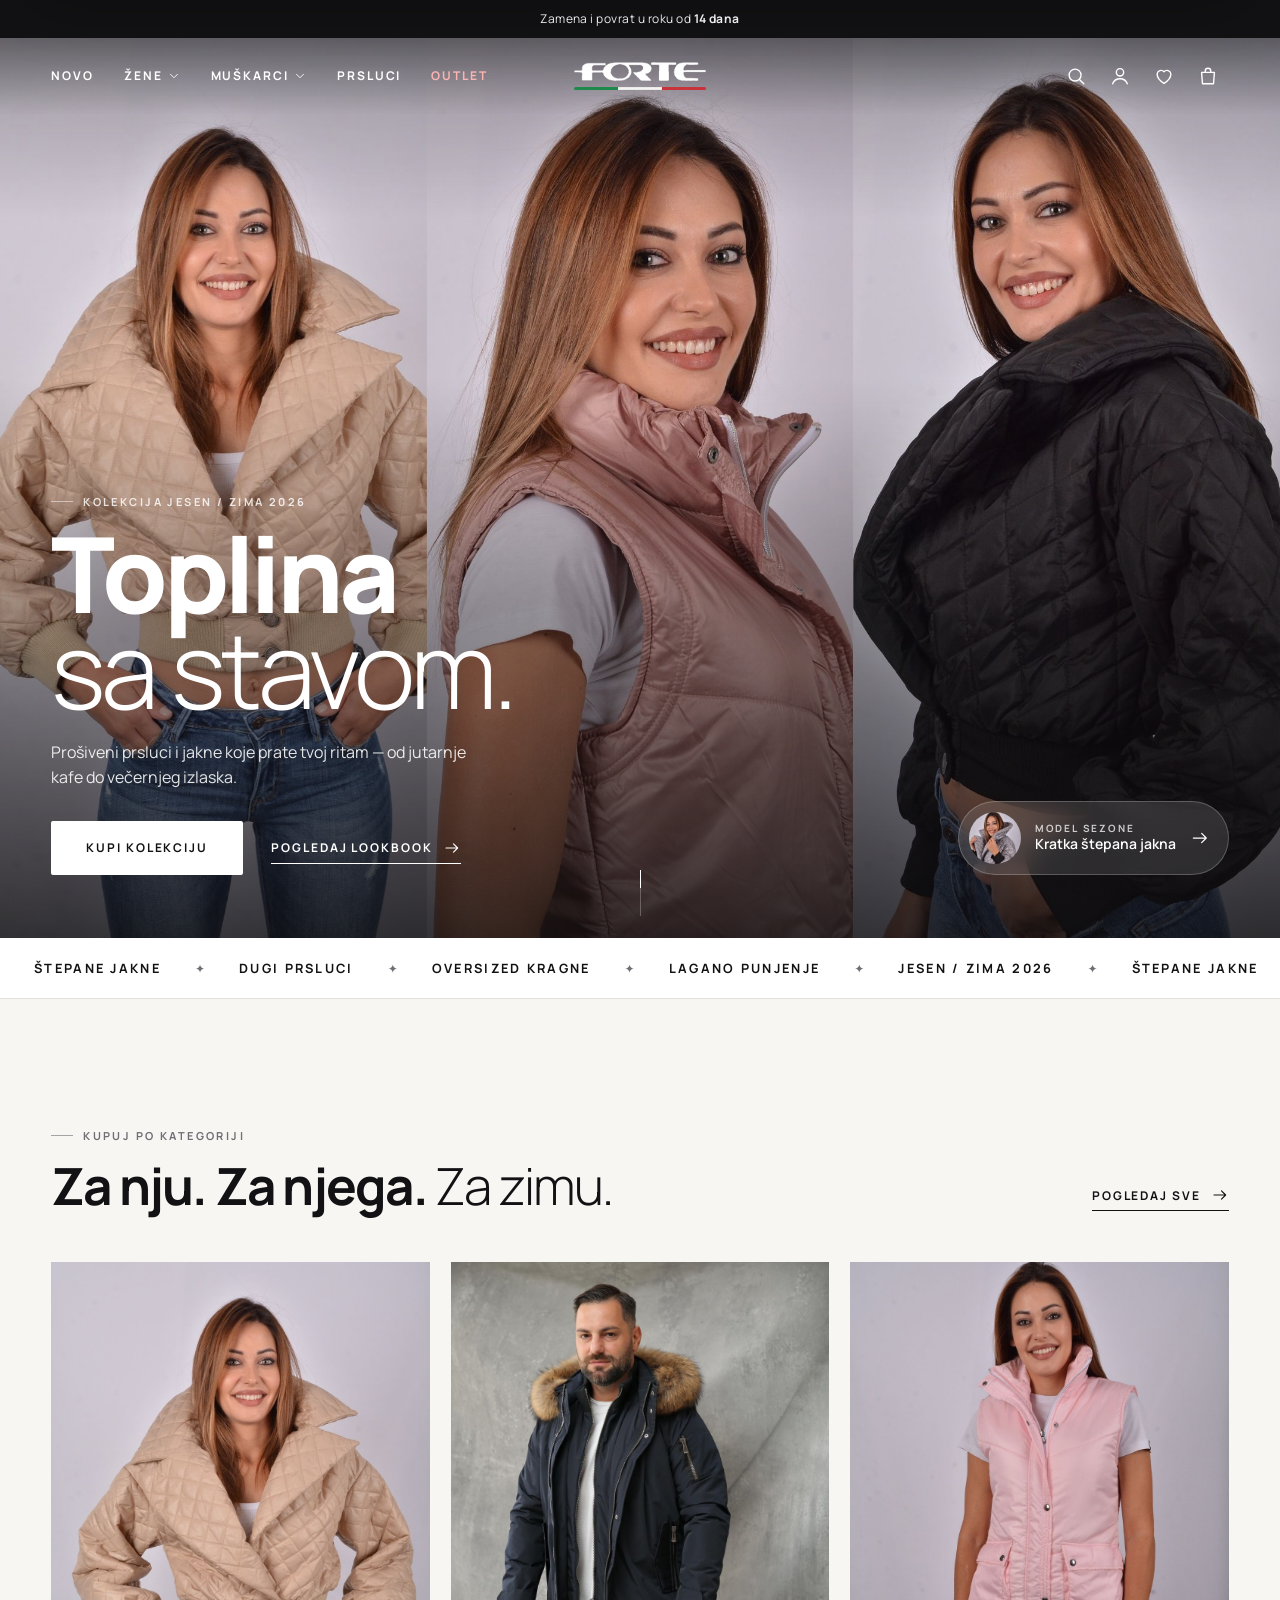
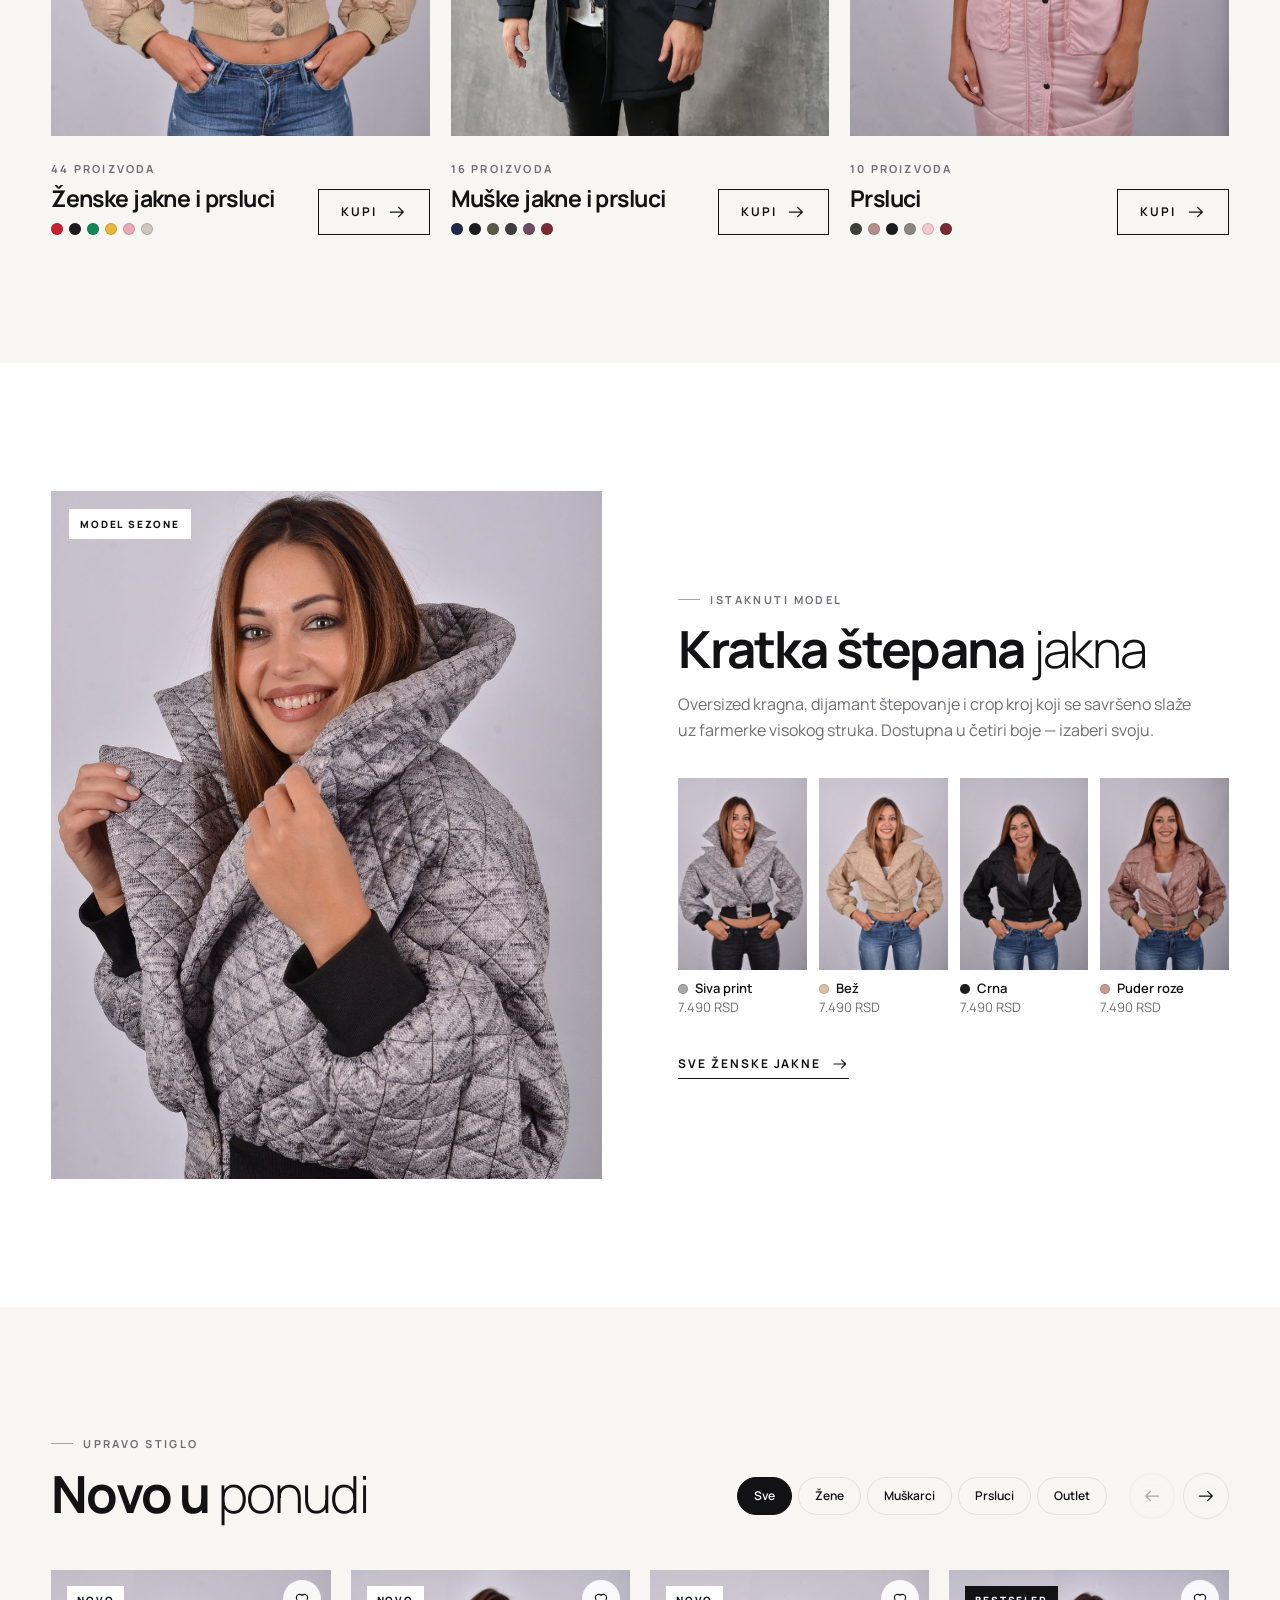
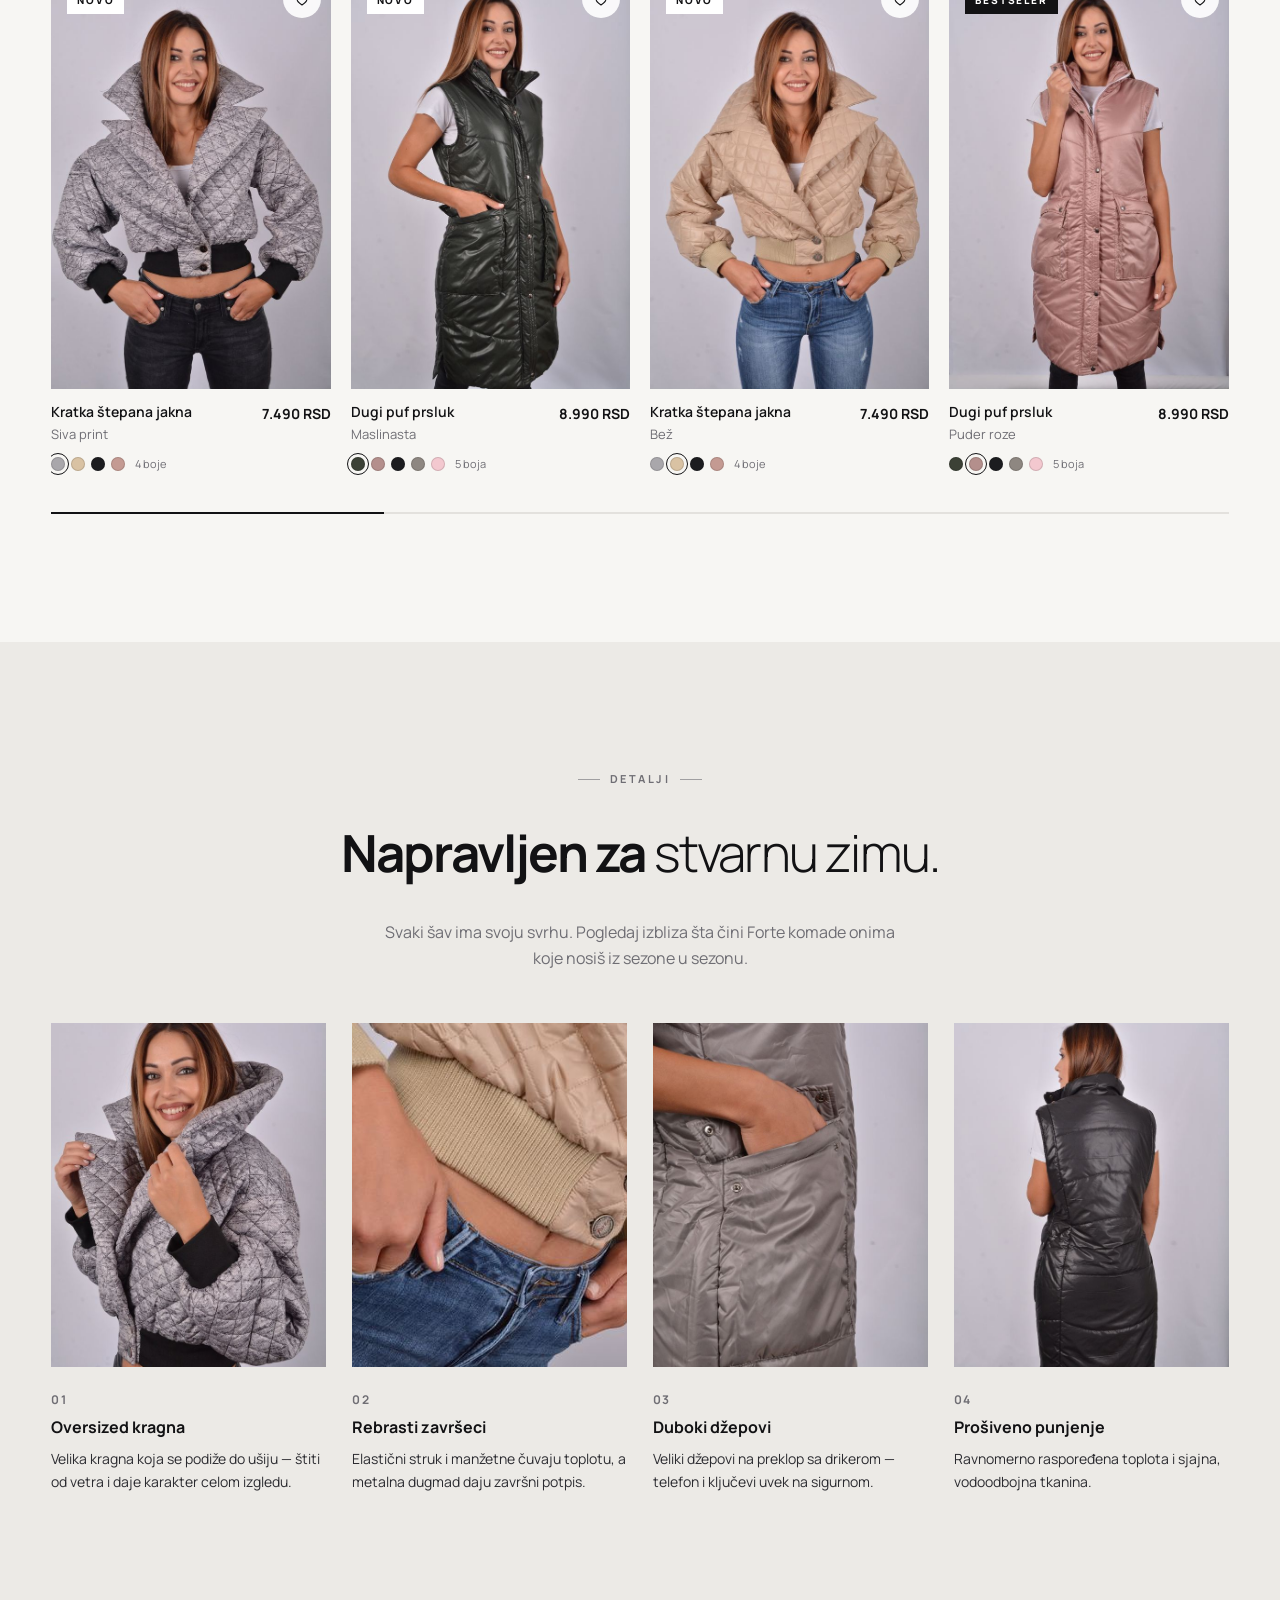
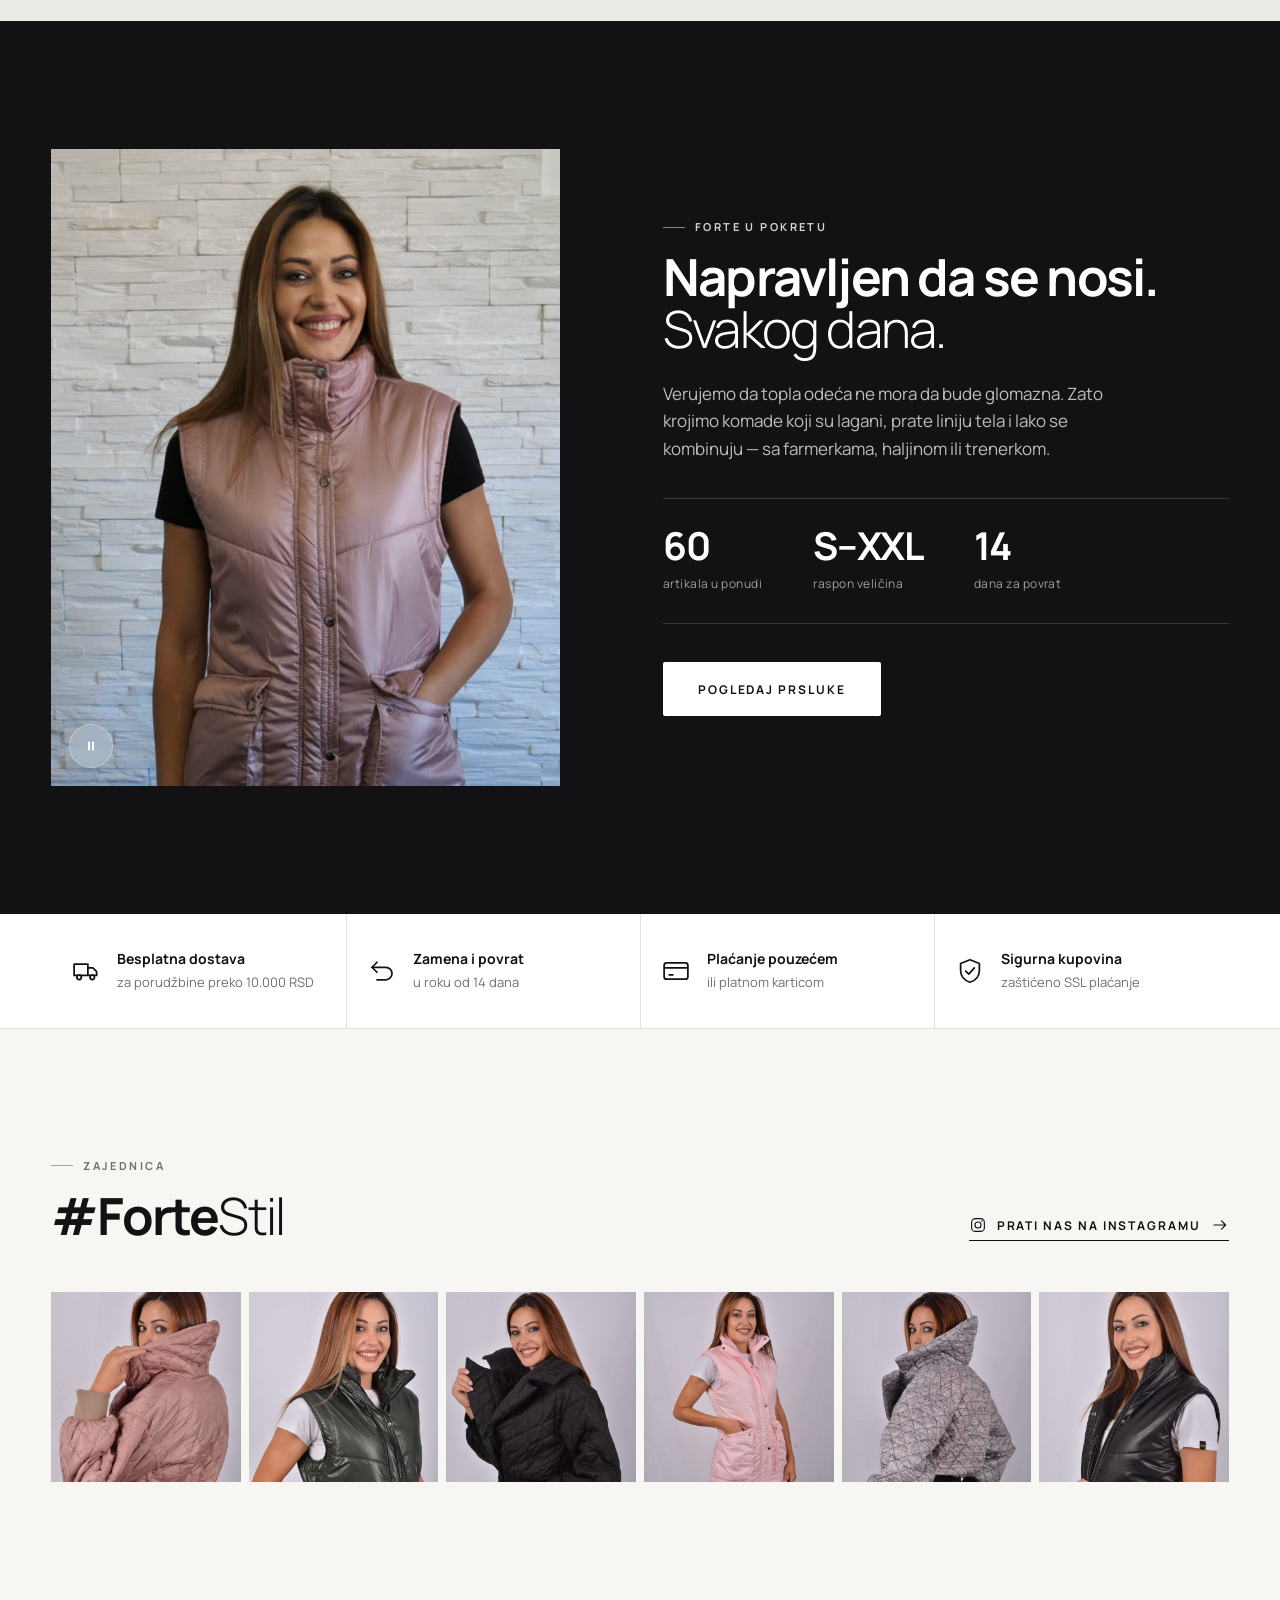
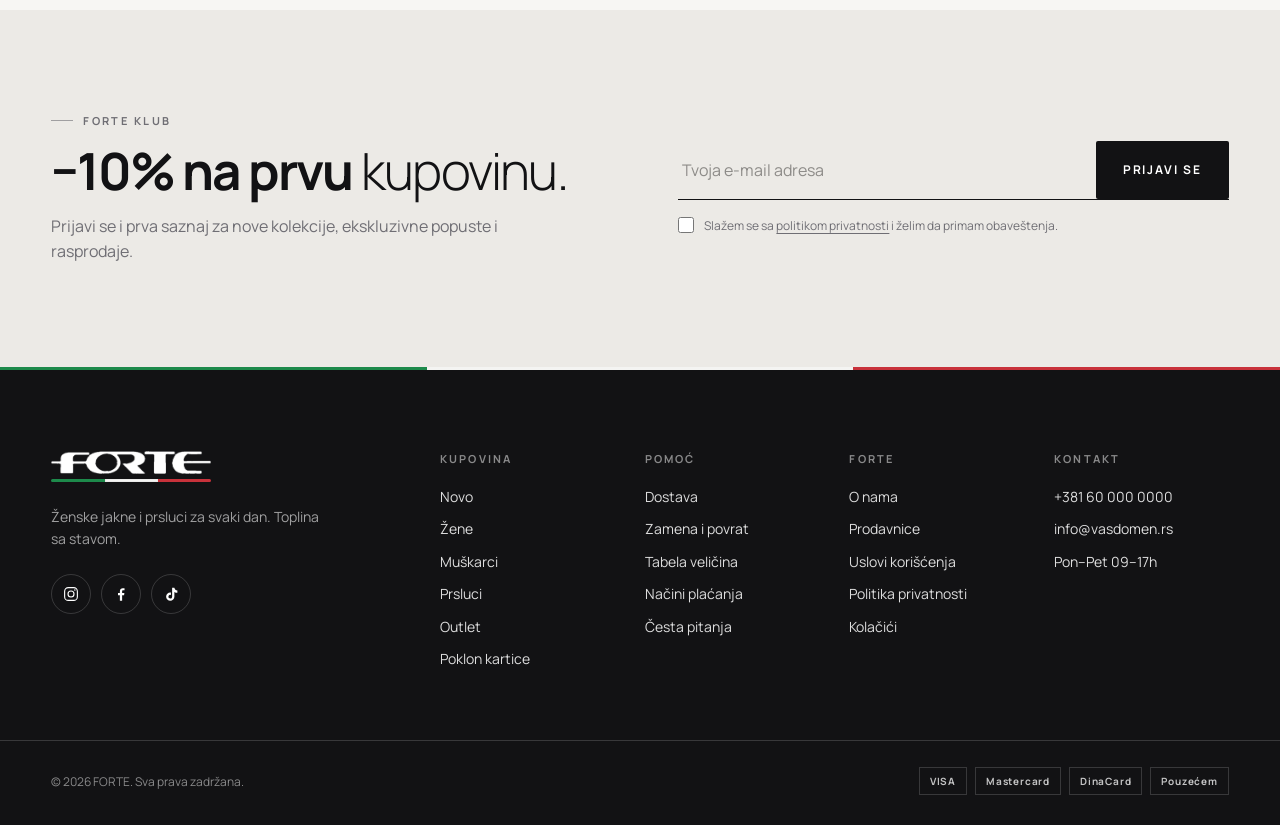
==== index.html @ c2ffc3a3 "FORTE prototip: početna i stranica proizvoda Statički HTML/CSS/JS prototip za usklađivanje dizajna. " ====
<!doctype html>
<html lang="sr-Latn">
<head>
  <meta charset="utf-8">
  <meta name="viewport" content="width=device-width, initial-scale=1">
  <title>FORTE — Jakne i prsluci | Kolekcija Jesen/Zima 2026</title>
  <meta name="description" content="FORTE — ženske jakne i prsluci. Nova kolekcija Jesen/Zima 2026. Besplatna dostava, zamena i povrat u roku od 14 dana.">
  <meta name="theme-color" content="#121214">
  <meta name="robots" content="noindex, nofollow">
  <link rel="icon" type="image/png" href="assets/img/brand/favicon.png">
  <link rel="apple-touch-icon" href="assets/img/brand/apple-touch-icon.png">
  <link rel="preconnect" href="https://fonts.googleapis.com">
  <link rel="preconnect" href="https://fonts.gstatic.com" crossorigin>
  <link href="https://fonts.googleapis.com/css2?family=Manrope:wght@300;400;500;600;700;800&display=swap" rel="stylesheet">
  <link rel="preload" as="image" href="assets/img/jbeige-2.jpg">
  <link rel="stylesheet" href="assets/css/style.css">
</head>
<body>

<!-- ====== IKONICE (SVG sprite) ====== -->
<svg width="0" height="0" style="position:absolute" aria-hidden="true">
  <symbol id="i-search" viewBox="0 0 24 24"><circle cx="11" cy="11" r="6.5" fill="none" stroke="currentColor" stroke-width="1.5"/><path d="M16 16l4.5 4.5" stroke="currentColor" stroke-width="1.5" stroke-linecap="round"/></symbol>
  <symbol id="i-user" viewBox="0 0 24 24"><circle cx="12" cy="8" r="4" fill="none" stroke="currentColor" stroke-width="1.5"/><path d="M4 20.5c1.4-3.6 4.4-5.5 8-5.5s6.6 1.9 8 5.5" fill="none" stroke="currentColor" stroke-width="1.5" stroke-linecap="round"/></symbol>
  <symbol id="i-heart" viewBox="0 0 24 24"><path d="M12 20s-7.5-4.6-7.5-10.2A4.3 4.3 0 0 1 12 7.3a4.3 4.3 0 0 1 7.5 2.5C19.5 15.4 12 20 12 20z" fill="none" stroke="currentColor" stroke-width="1.5" stroke-linejoin="round"/></symbol>
  <symbol id="i-bag" viewBox="0 0 24 24"><path d="M5 8h14l-1 12.5H6L5 8z" fill="none" stroke="currentColor" stroke-width="1.5" stroke-linejoin="round"/><path d="M9 8V6.5a3 3 0 0 1 6 0V8" fill="none" stroke="currentColor" stroke-width="1.5"/></symbol>
  <symbol id="i-menu" viewBox="0 0 24 24"><path d="M3.5 7h17M3.5 12h17M3.5 17h11" stroke="currentColor" stroke-width="1.5" stroke-linecap="round"/></symbol>
  <symbol id="i-close" viewBox="0 0 24 24"><path d="M6 6l12 12M18 6L6 18" stroke="currentColor" stroke-width="1.5" stroke-linecap="round"/></symbol>
  <symbol id="i-arrow" viewBox="0 0 24 24"><path d="M4 12h15M14 6.5l5.5 5.5-5.5 5.5" fill="none" stroke="currentColor" stroke-width="1.5" stroke-linecap="round" stroke-linejoin="round"/></symbol>
  <symbol id="i-chev" viewBox="0 0 24 24"><path d="M6 9l6 6 6-6" fill="none" stroke="currentColor" stroke-width="1.5" stroke-linecap="round" stroke-linejoin="round"/></symbol>
  <symbol id="i-plus" viewBox="0 0 24 24"><path d="M12 5v14M5 12h14" stroke="currentColor" stroke-width="1.5" stroke-linecap="round"/></symbol>
  <symbol id="i-minus" viewBox="0 0 24 24"><path d="M5 12h14" stroke="currentColor" stroke-width="1.5" stroke-linecap="round"/></symbol>
  <symbol id="i-truck" viewBox="0 0 24 24"><path d="M2.5 6.5h11v9h-11zM13.5 9.5h4l3 3v3h-7" fill="none" stroke="currentColor" stroke-width="1.4" stroke-linejoin="round"/><circle cx="6.5" cy="17" r="1.8" fill="var(--bg)" stroke="currentColor" stroke-width="1.4"/><circle cx="17" cy="17" r="1.8" fill="var(--bg)" stroke="currentColor" stroke-width="1.4"/></symbol>
  <symbol id="i-return" viewBox="0 0 24 24"><path d="M4 9h11a5 5 0 0 1 0 10H8" fill="none" stroke="currentColor" stroke-width="1.4" stroke-linecap="round"/><path d="M8 5L4 9l4 4" fill="none" stroke="currentColor" stroke-width="1.4" stroke-linecap="round" stroke-linejoin="round"/></symbol>
  <symbol id="i-card" viewBox="0 0 24 24"><rect x="2.5" y="5.5" width="19" height="13" rx="2" fill="none" stroke="currentColor" stroke-width="1.4"/><path d="M2.5 9.5h19M6 15h4" stroke="currentColor" stroke-width="1.4"/></symbol>
  <symbol id="i-shield" viewBox="0 0 24 24"><path d="M12 3l7.5 3v5.5c0 4.6-3.2 8.2-7.5 9.5-4.3-1.3-7.5-4.9-7.5-9.5V6L12 3z" fill="none" stroke="currentColor" stroke-width="1.4" stroke-linejoin="round"/><path d="M8.5 12l2.5 2.5 4.5-5" fill="none" stroke="currentColor" stroke-width="1.4" stroke-linecap="round" stroke-linejoin="round"/></symbol>
  <symbol id="i-play" viewBox="0 0 24 24"><path d="M8 5.5v13l10.5-6.5L8 5.5z" fill="currentColor"/></symbol>
  <symbol id="i-pause" viewBox="0 0 24 24"><path d="M7.5 5.5h3v13h-3zM13.5 5.5h3v13h-3z" fill="currentColor"/></symbol>
  <symbol id="i-ig" viewBox="0 0 24 24"><rect x="3.5" y="3.5" width="17" height="17" rx="5" fill="none" stroke="currentColor" stroke-width="1.5"/><circle cx="12" cy="12" r="4" fill="none" stroke="currentColor" stroke-width="1.5"/><circle cx="17.2" cy="6.8" r="1" fill="currentColor"/></symbol>
  <symbol id="i-fb" viewBox="0 0 24 24"><path d="M13.5 21v-7.5h2.6l.4-3h-3V8.6c0-.9.3-1.5 1.6-1.5h1.6V4.4c-.3 0-1.2-.1-2.3-.1-2.3 0-3.9 1.4-3.9 4v2.2H8v3h2.5V21h3z" fill="currentColor"/></symbol>
  <symbol id="i-tt" viewBox="0 0 24 24"><path d="M16.5 3.5c.4 2.2 1.8 3.6 4 3.9v3c-1.5 0-2.8-.4-4-1.2v6.3a5.5 5.5 0 1 1-5.5-5.5c.3 0 .6 0 .9.1v3.1a2.5 2.5 0 1 0 1.6 2.3V3.5h3z" fill="currentColor"/></symbol>
  <symbol id="i-ruler" viewBox="0 0 24 24"><path d="M3 15.5L15.5 3 21 8.5 8.5 21 3 15.5z" fill="none" stroke="currentColor" stroke-width="1.4" stroke-linejoin="round"/><path d="M7 11.5l2 2M10 8.5l1.5 1.5M13 5.5l2 2" stroke="currentColor" stroke-width="1.4" stroke-linecap="round"/></symbol>
</svg>

<!-- ====== TOP BAR ====== -->
<div class="topbar" role="region" aria-label="Obaveštenja">
  <div class="topbar__track" data-ticker>
    <p class="is-active">Besplatna dostava za porudžbine preko <strong>10.000 RSD</strong></p>
    <p>Zamena i povrat u roku od <strong>14 dana</strong></p>
    <p>Nova kolekcija <strong>Jesen / Zima 2026</strong> je stigla</p>
  </div>
</div>

<!-- ====== HEADER ====== -->
<header class="site-header" data-header>
  <div class="site-header__inner container">
    <button class="icon-btn only-mobile" aria-label="Otvori meni" data-open="menu"><svg><use href="#i-menu"/></svg></button>

    <nav class="main-nav only-desktop" aria-label="Glavna navigacija">
      <ul>
        <li><a href="index.html#novo">Novo</a></li>
        <li class="has-mega">
          <a href="index.html?kat=zene#novo" aria-haspopup="true">Žene <svg class="chev"><use href="#i-chev"/></svg></a>
          <div class="mega" data-mega="zene"></div>
        </li>
        <li class="has-mega">
          <a href="index.html?kat=muskarci#novo" aria-haspopup="true">Muškarci <svg class="chev"><use href="#i-chev"/></svg></a>
          <div class="mega" data-mega="muskarci"></div>
        </li>
        <li><a href="index.html?kat=prsluci#novo">Prsluci</a></li>
        <li><a href="index.html?kat=outlet#novo" class="is-sale">Outlet</a></li>
      </ul>
    </nav>

    <a href="index.html" class="logo" aria-label="FORTE — početna">
      <span class="logo__mark" aria-hidden="true"></span>
      <span class="logo__flag" aria-hidden="true"><i></i><i></i><i></i></span>
    </a>

    <div class="header-actions">
      <button class="icon-btn" aria-label="Pretraga" data-open="search"><svg><use href="#i-search"/></svg></button>
      <a class="icon-btn only-desktop" href="#" aria-label="Moj nalog"><svg><use href="#i-user"/></svg></a>
      <a class="icon-btn only-desktop" href="#" aria-label="Lista želja"><svg><use href="#i-heart"/></svg><span class="badge" data-wish-count hidden>0</span></a>
      <button class="icon-btn" aria-label="Korpa" data-open="cart"><svg><use href="#i-bag"/></svg><span class="badge" data-cart-count hidden>0</span></button>
    </div>
  </div>
</header>

<main>

  <!-- ====== HERO ====== -->
  <section class="hero" aria-label="Kolekcija Jesen/Zima 2026">
    <div class="hero__media">
      <figure><img src="assets/img/jbeige-2.jpg" alt="Žena u bež kratkoj štepanoj jakni sa velikom kragnom" fetchpriority="high"></figure>
      <figure><img src="assets/img/mauve-3.jpg" alt="Žena u puder roze dugom prsluku sa visokom kragnom"></figure>
      <figure><img src="assets/img/jblack-1.jpg" alt="Žena u crnoj kratkoj štepanoj jakni"></figure>
    </div>
    <div class="hero__content container">
      <div class="hero__text">
        <p class="eyebrow eyebrow--light">Kolekcija Jesen / Zima 2026</p>
        <h1 class="hero__title">Toplina<br><em>sa stavom.</em></h1>
        <p class="hero__lead">Prošiveni prsluci i jakne koje prate tvoj ritam — od jutarnje kafe do večernjeg izlaska.</p>
        <div class="hero__ctas">
          <a href="#novo" class="btn btn--light">Kupi kolekciju</a>
          <a href="#kategorije" class="link-arrow link-arrow--light">Pogledaj lookbook <svg><use href="#i-arrow"/></svg></a>
        </div>
      </div>
      <a href="#model-sezone" class="hero__chip">
        <img src="assets/img/jgrey-3-sm.jpg" alt="">
        <span><small>Model sezone</small>Kratka štepana jakna</span>
        <svg><use href="#i-arrow"/></svg>
      </a>
    </div>
    <div class="hero__scroll" aria-hidden="true"><span></span></div>
  </section>

  <!-- ====== MARQUEE ====== -->
  <div class="marquee" aria-hidden="true">
    <div class="marquee__track">
      <span>Štepane jakne</span><b>✦</b><span>Dugi prsluci</span><b>✦</b><span>Oversized kragne</span><b>✦</b><span>Lagano punjenje</span><b>✦</b><span>Jesen / Zima 2026</span><b>✦</b>
      <span>Štepane jakne</span><b>✦</b><span>Dugi prsluci</span><b>✦</b><span>Oversized kragne</span><b>✦</b><span>Lagano punjenje</span><b>✦</b><span>Jesen / Zima 2026</span><b>✦</b>
    </div>
  </div>

  <!-- ====== KUPUJ PO KATEGORIJI (iz kataloga) ====== -->
  <section class="section cuts" id="kategorije">
    <div class="container">
      <div class="section-head" data-reveal>
        <div>
          <p class="eyebrow">Kupuj po kategoriji</p>
          <h2 class="h2">Za nju. Za njega. <em>Za zimu.</em></h2>
        </div>
        <a href="#novo" class="link-arrow">Pogledaj sve <svg><use href="#i-arrow"/></svg></a>
      </div>
      <div class="cuts__grid" data-cat-tiles="zene,muskarci,prsluci"></div>
    </div>
  </section>

  <!-- ====== ISTAKNUTI MODEL (iz kataloga; svaka boja = zaseban proizvod) ====== -->
  <section class="section spotlight" id="model-sezone">
    <div class="container spotlight__grid">
      <a href="proizvod.html?id=kratka-stepana-jakna-siva-print" class="spotlight__media" data-reveal>
        <img src="assets/img/jgrey-3.jpg" alt="Kratka štepana jakna u sivom printu sa oversized kragnom" loading="lazy">
        <span class="spotlight__badge">Model sezone</span>
      </a>
      <div class="spotlight__body" data-reveal>
        <p class="eyebrow">Istaknuti model</p>
        <h2 class="h2">Kratka štepana <em>jakna</em></h2>
        <p class="section-lead">Oversized kragna, dijamant štepovanje i crop kroj koji se savršeno slaže uz farmerke visokog struka. Dostupna u četiri boje — izaberi svoju.</p>
        <div class="spotlight__products" data-spotlight="kratka-stepana-jakna"></div>
        <a href="index.html?kat=zene#novo" class="link-arrow" data-kat-link="zene">Sve ženske jakne <svg><use href="#i-arrow"/></svg></a>
      </div>
    </div>
  </section>

  <!-- ====== NOVO U PONUDI ====== -->
  <section class="section rail" id="novo">
    <div class="container">
      <div class="section-head" data-reveal>
        <div>
          <p class="eyebrow" data-rail-eyebrow>Upravo stiglo</p>
          <h2 class="h2" data-rail-title>Novo u <em>ponudi</em></h2>
        </div>
        <div class="rail__controls">
          <div class="tabs" role="tablist" data-tabs></div>
          <div class="rail__arrows only-desktop">
            <button class="round-btn round-btn--line" aria-label="Nazad" data-rail="-1"><svg style="transform:scaleX(-1)"><use href="#i-arrow"/></svg></button>
            <button class="round-btn round-btn--line" aria-label="Napred" data-rail="1"><svg><use href="#i-arrow"/></svg></button>
          </div>
        </div>
      </div>
      <div class="rail__track" data-rail-track></div>
      <div class="rail__progress" aria-hidden="true"><span data-rail-bar></span></div>
    </div>
  </section>

  <!-- ====== DETALJI ====== -->
  <section class="section details">
    <div class="container">
      <div class="section-head section-head--center" data-reveal>
        <p class="eyebrow">Detalji</p>
        <h2 class="h2">Napravljen za <em>stvarnu zimu.</em></h2>
        <p class="section-lead">Svaki šav ima svoju svrhu. Pogledaj izbliza šta čini Forte komade onima koje nosiš iz sezone u sezonu.</p>
      </div>
      <div class="details__grid">
        <article class="detail" data-reveal>
          <div class="detail__img"><img src="assets/img/jgrey-3-sm.jpg" alt="Oversized kragna štepane jakne" loading="lazy"></div>
          <span class="detail__num">01</span>
          <h3>Oversized kragna</h3>
          <p>Velika kragna koja se podiže do ušiju — štiti od vetra i daje karakter celom izgledu.</p>
        </article>
        <article class="detail" data-reveal>
          <div class="detail__img"><img src="assets/img/jbeige-detail-sm.jpg" alt="Rebrasti struk i metalna dugmad" loading="lazy" style="object-position:30% 50%"></div>
          <span class="detail__num">02</span>
          <h3>Rebrasti završeci</h3>
          <p>Elastični struk i manžetne čuvaju toplotu, a metalna dugmad daju završni potpis.</p>
        </article>
        <article class="detail" data-reveal>
          <div class="detail__img"><img src="assets/img/taupe-4-sm.jpg" alt="Duboki džep na preklop" loading="lazy"></div>
          <span class="detail__num">03</span>
          <h3>Duboki džepovi</h3>
          <p>Veliki džepovi na preklop sa drikerom — telefon i ključevi uvek na sigurnom.</p>
        </article>
        <article class="detail" data-reveal>
          <div class="detail__img"><img src="assets/img/black-3-sm.jpg" alt="Prošivena leđa prsluka" loading="lazy"></div>
          <span class="detail__num">04</span>
          <h3>Prošiveno punjenje</h3>
          <p>Ravnomerno raspoređena toplota i sjajna, vodoodbojna tkanina.</p>
        </article>
      </div>
    </div>
  </section>

  <!-- ====== VIDEO PRIČA ====== -->
  <section class="story">
    <div class="container story__grid">
      <div class="story__media" data-reveal>
        <video src="assets/video/forte-reel.mp4" poster="assets/video/forte-reel-poster.jpg" autoplay muted loop playsinline preload="metadata" data-video></video>
        <button class="story__toggle" aria-label="Pauziraj video" data-video-toggle><svg><use href="#i-pause"/></svg></button>
      </div>
      <div class="story__text" data-reveal>
        <p class="eyebrow eyebrow--light">Forte u pokretu</p>
        <h2 class="h2 h2--light">Napravljen da se nosi.<br><em>Svakog dana.</em></h2>
        <p>Verujemo da topla odeća ne mora da bude glomazna. Zato krojimo komade koji su lagani, prate liniju tela i lako se kombinuju — sa farmerkama, haljinom ili trenerkom.</p>
        <div class="story__stats">
          <div><strong data-stat="products">–</strong><span>artikala u ponudi</span></div>
          <div><strong>S–XXL</strong><span>raspon veličina</span></div>
          <div><strong>14</strong><span>dana za povrat</span></div>
        </div>
        <a href="index.html?kat=prsluci#novo" class="btn btn--light" data-kat-link="prsluci">Pogledaj prsluke</a>
      </div>
    </div>
  </section>

  <!-- ====== PREDNOSTI ====== -->
  <section class="perks" aria-label="Prednosti kupovine">
    <div class="container perks__grid">
      <div class="perk"><svg><use href="#i-truck"/></svg><div><strong>Besplatna dostava</strong><span>za porudžbine preko 10.000 RSD</span></div></div>
      <div class="perk"><svg><use href="#i-return"/></svg><div><strong>Zamena i povrat</strong><span>u roku od 14 dana</span></div></div>
      <div class="perk"><svg><use href="#i-card"/></svg><div><strong>Plaćanje pouzećem</strong><span>ili platnom karticom</span></div></div>
      <div class="perk"><svg><use href="#i-shield"/></svg><div><strong>Sigurna kupovina</strong><span>zaštićeno SSL plaćanje</span></div></div>
    </div>
  </section>

  <!-- ====== INSTAGRAM ====== -->
  <section class="section social">
    <div class="container">
      <div class="section-head" data-reveal>
        <div>
          <p class="eyebrow">Zajednica</p>
          <h2 class="h2">#Forte<em>Stil</em></h2>
        </div>
        <a href="#" class="link-arrow"><svg class="ig"><use href="#i-ig"/></svg>Prati nas na Instagramu <svg><use href="#i-arrow"/></svg></a>
      </div>
      <div class="social__grid">
        <a href="#" class="social__item" data-reveal><img src="assets/img/jmauve-1-sm.jpg" alt="" loading="lazy"><svg><use href="#i-ig"/></svg></a>
        <a href="#" class="social__item" data-reveal><img src="assets/img/olive-1-sm.jpg" alt="" loading="lazy"><svg><use href="#i-ig"/></svg></a>
        <a href="#" class="social__item" data-reveal><img src="assets/img/jblack-3-sm.jpg" alt="" loading="lazy"><svg><use href="#i-ig"/></svg></a>
        <a href="#" class="social__item" data-reveal><img src="assets/img/pink-1-sm.jpg" alt="" loading="lazy"><svg><use href="#i-ig"/></svg></a>
        <a href="#" class="social__item" data-reveal><img src="assets/img/jgrey-1-sm.jpg" alt="" loading="lazy"><svg><use href="#i-ig"/></svg></a>
        <a href="#" class="social__item" data-reveal><img src="assets/img/black-1-sm.jpg" alt="" loading="lazy"><svg><use href="#i-ig"/></svg></a>
      </div>
    </div>
  </section>

  <!-- ====== NEWSLETTER ====== -->
  <section class="newsletter">
    <div class="container newsletter__inner" data-reveal>
      <div>
        <p class="eyebrow">Forte klub</p>
        <h2 class="h2">−10% na prvu <em>kupovinu.</em></h2>
        <p class="section-lead">Prijavi se i prva saznaj za nove kolekcije, ekskluzivne popuste i rasprodaje.</p>
      </div>
      <form class="nl-form" data-newsletter novalidate>
        <div class="nl-form__row">
          <label class="sr-only" for="nl-email">E-mail adresa</label>
          <input id="nl-email" type="email" placeholder="Tvoja e-mail adresa" required>
          <button class="btn btn--dark" type="submit">Prijavi se</button>
        </div>
        <label class="check"><input type="checkbox" required><span>Slažem se sa <a href="#">politikom privatnosti</a> i želim da primam obaveštenja.</span></label>
        <p class="nl-form__msg" data-nl-msg role="status"></p>
      </form>
    </div>
  </section>

</main>

<!-- ====== FOOTER ====== -->
<footer class="footer">
  <div class="footer__flag" aria-hidden="true"><i></i><i></i><i></i></div>
  <div class="container footer__top">
    <div class="footer__brand">
      <a href="index.html" class="logo logo--light" aria-label="FORTE — početna"><span class="logo__mark" aria-hidden="true"></span><span class="logo__flag" aria-hidden="true"><i></i><i></i><i></i></span></a>
      <p>Ženske jakne i prsluci za svaki dan. Toplina sa stavom.</p>
      <div class="footer__social">
        <a href="#" aria-label="Instagram"><svg><use href="#i-ig"/></svg></a>
        <a href="#" aria-label="Facebook"><svg><use href="#i-fb"/></svg></a>
        <a href="#" aria-label="TikTok"><svg><use href="#i-tt"/></svg></a>
      </div>
    </div>
    <div class="footer__cols">
      <details class="footer__col" open>
        <summary>Kupovina <svg><use href="#i-chev"/></svg></summary>
        <ul><li><a href="index.html#novo">Novo</a></li><li><a href="index.html?kat=zene#novo">Žene</a></li><li><a href="index.html?kat=muskarci#novo">Muškarci</a></li><li><a href="index.html?kat=prsluci#novo">Prsluci</a></li><li><a href="index.html?kat=outlet#novo">Outlet</a></li><li><a href="#">Poklon kartice</a></li></ul>
      </details>
      <details class="footer__col" open>
        <summary>Pomoć <svg><use href="#i-chev"/></svg></summary>
        <ul><li><a href="#">Dostava</a></li><li><a href="#">Zamena i povrat</a></li><li><a href="#">Tabela veličina</a></li><li><a href="#">Načini plaćanja</a></li><li><a href="#">Česta pitanja</a></li></ul>
      </details>
      <details class="footer__col" open>
        <summary>Forte <svg><use href="#i-chev"/></svg></summary>
        <ul><li><a href="#">O nama</a></li><li><a href="#">Prodavnice</a></li><li><a href="#">Uslovi korišćenja</a></li><li><a href="#">Politika privatnosti</a></li><li><a href="#">Kolačići</a></li></ul>
      </details>
      <details class="footer__col" open>
        <summary>Kontakt <svg><use href="#i-chev"/></svg></summary>
        <ul><li><a href="#">+381 60 000 0000</a></li><li><a href="#">info@vasdomen.rs</a></li><li><span>Pon–Pet 09–17h</span></li></ul>
      </details>
    </div>
  </div>
  <div class="container footer__bottom">
    <p>© 2026 FORTE. Sva prava zadržana.</p>
    <div class="pay">
      <span>VISA</span><span>Mastercard</span><span>DinaCard</span><span>Pouzećem</span>
    </div>
  </div>
</footer>

<!-- ====== OVERLAY + DRAWERS ====== -->
<div class="scrim" data-scrim></div>

<!-- Mobilni meni -->
<aside class="drawer drawer--left" id="menu" aria-label="Meni" aria-hidden="true">
  <div class="drawer__head">
    <a href="index.html" class="logo" aria-label="FORTE — početna"><span class="logo__mark" aria-hidden="true"></span><span class="logo__flag" aria-hidden="true"><i></i><i></i><i></i></span></a>
    <button class="icon-btn" aria-label="Zatvori" data-close><svg><use href="#i-close"/></svg></button>
  </div>
  <nav class="m-nav" data-m-nav aria-label="Meni"></nav>
  <a href="#model-sezone" class="m-feature" data-close>
    <img src="assets/img/jgrey-3-sm.jpg" alt="">
    <span><small>Model sezone</small>Kratka štepana jakna</span>
  </a>
  <div class="m-links">
    <a href="#"><svg><use href="#i-user"/></svg>Moj nalog</a>
    <a href="#"><svg><use href="#i-heart"/></svg>Lista želja</a>
    <a href="#"><svg><use href="#i-truck"/></svg>Praćenje porudžbine</a>
  </div>
</aside>

<!-- Korpa -->
<aside class="drawer drawer--right" id="cart" aria-label="Korpa" aria-hidden="true">
  <div class="drawer__head">
    <h3>Korpa <span data-cart-count-text>(0)</span></h3>
    <button class="icon-btn" aria-label="Zatvori" data-close><svg><use href="#i-close"/></svg></button>
  </div>
  <div class="ship-meter">
    <p data-ship-text>Dodaj još <strong>10.000 RSD</strong> za besplatnu dostavu</p>
    <div class="ship-meter__bar"><span data-ship-bar></span></div>
  </div>
  <div class="cart-items" data-cart-items></div>
  <div class="cart-foot" data-cart-foot>
    <div class="cart-foot__row"><span>Međuzbir</span><strong data-cart-subtotal>0 RSD</strong></div>
    <p class="cart-foot__note">Dostava i popusti se obračunavaju na sledećem koraku.</p>
    <a href="#" class="btn btn--dark btn--block">Završi kupovinu</a>
    <button class="btn btn--ghost btn--block" data-close>Nastavi kupovinu</button>
  </div>
</aside>

<!-- Pretraga -->
<div class="search" id="search" aria-hidden="true" role="dialog" aria-label="Pretraga">
  <div class="container">
    <div class="search__bar">
      <svg><use href="#i-search"/></svg>
      <input type="search" placeholder="Šta tražiš? npr. dugi prsluk, crna jakna…" aria-label="Pretraga" data-search-input>
      <button class="icon-btn" aria-label="Zatvori pretragu" data-close><svg><use href="#i-close"/></svg></button>
    </div>
    <div class="search__body">
      <div>
        <h4>Popularne pretrage</h4>
        <div class="chips">
          <a href="#">Dugi prsluk</a><a href="#">Puferi</a><a href="#">Crna jakna</a><a href="#">Roze prsluk</a><a href="#">Outlet</a>
        </div>
      </div>
      <div>
        <h4>Predlozi</h4>
        <div class="search__products" data-search-products></div>
      </div>
    </div>
  </div>
</div>

<div class="toast" role="status" aria-live="polite" data-toast></div>

<script src="assets/js/products.js"></script>
<script src="assets/js/main.js"></script>
</body>
</html>
---- assets/css/style.css ----
/* =========================================================
   FORTE — početna stranica (dizajn prototip)
   ========================================================= */

:root{
  --logo-mask:url("[data-uri]");
  --ink:#121214;
  --ink-2:#2b2b30;
  --muted:#6f6e74;
  --line:#e3e1dd;
  --line-dark:rgba(255,255,255,.16);
  --bg:#f7f6f3;
  --paper:#ffffff;
  --stone:#eceae6;
  --photo:#c9c6d0;            /* ton pozadine sa fotografija */
  --sale:#a3262c;
  --ok:#1f7a4a;
  --it-green:#1d8a4b;
  --it-white:#f4f4f2;
  --it-red:#c8323b;

  --sans:"Manrope", system-ui, -apple-system, "Segoe UI", sans-serif;

  --gutter:clamp(16px, 4vw, 56px);
  --maxw:1640px;
  --header-h:76px;
  --topbar-h:38px;
  --radius:2px;
  --ease:cubic-bezier(.2,.7,.1,1);
  --ease-out:cubic-bezier(.16,1,.3,1);
}

*,*::before,*::after{box-sizing:border-box}
html{-webkit-text-size-adjust:100%;scroll-behavior:smooth;scroll-padding-top:calc(var(--header-h) + 12px)}
body{margin:0;background:var(--bg);color:var(--ink);font-family:var(--sans);font-size:15px;line-height:1.6;-webkit-font-smoothing:antialiased;text-rendering:optimizeLegibility;overflow-x:hidden}
body.is-locked{overflow:hidden}
img,video{display:block;max-width:100%}
a{color:inherit;text-decoration:none}
button{font:inherit;color:inherit;background:none;border:0;padding:0;cursor:pointer}
input{font:inherit;color:inherit}
h1,h2,h3,h4,p{margin:0}
ul{margin:0;padding:0;list-style:none}
svg{width:20px;height:20px;flex:none}
:focus-visible{outline:2px solid var(--ink);outline-offset:3px}
::selection{background:var(--ink);color:#fff}
.sr-only{position:absolute;width:1px;height:1px;overflow:hidden;clip:rect(0 0 0 0);white-space:nowrap}

.container{width:100%;max-width:var(--maxw);margin:0 auto;padding:0 var(--gutter)}
.only-mobile{display:none !important}
@media (max-width: 1023px){
  .only-desktop{display:none !important}
  .only-mobile{display:inline-flex !important}
}

/* ---------- tipografija ---------- */
.eyebrow{font-size:11px;font-weight:700;letter-spacing:.22em;text-transform:uppercase;color:var(--muted);margin-bottom:14px;display:flex;align-items:center;gap:10px}
.eyebrow::before{content:"";width:22px;height:1px;background:currentColor;opacity:.6}
.eyebrow--light{color:rgba(255,255,255,.82)}
.h2{font-family:var(--sans);font-weight:700;font-size:clamp(2rem, 4vw, 3.6rem);line-height:1.02;letter-spacing:-.035em}
.h2 em,.hero__title em,.pdp__title em{font-style:normal;font-weight:300}
.tag{position:absolute;top:16px;left:16px;z-index:2;background:#fff;color:var(--ink);font-size:10px;font-weight:800;letter-spacing:.18em;text-transform:uppercase;padding:6px 10px}
.tag--sale{background:var(--sale);color:#fff}
.tag--dark{background:var(--ink);color:#fff}
.h2--light{color:#fff}
.section-lead{color:var(--muted);max-width:52ch;margin-top:18px;font-size:16px}

/* ---------- dugmad i linkovi ---------- */
.btn{display:inline-flex;align-items:center;justify-content:center;gap:10px;height:54px;padding:0 34px;font-size:12px;font-weight:700;letter-spacing:.16em;text-transform:uppercase;border:1px solid transparent;border-radius:var(--radius);transition:background .3s var(--ease),color .3s var(--ease),border-color .3s var(--ease),transform .3s var(--ease);white-space:nowrap}
.btn svg{width:18px;height:18px}
.btn--dark{background:var(--ink);color:#fff}
.btn--dark:hover{background:#000}
.btn--light{background:#fff;color:var(--ink)}
.btn--light:hover{background:var(--ink);color:#fff;border-color:#fff}
.btn--ghost{border-color:var(--line);background:transparent}
.btn--ghost:hover{border-color:var(--ink)}
.btn--block{width:100%}

.link-arrow{display:inline-flex;align-items:center;gap:10px;font-size:12px;font-weight:700;letter-spacing:.16em;text-transform:uppercase;padding:6px 0;position:relative;white-space:nowrap}
.link-arrow::after{content:"";position:absolute;left:0;right:0;bottom:0;height:1px;background:currentColor;transform-origin:left;transition:transform .5s var(--ease)}
.link-arrow:hover::after{transform:scaleX(.35)}
.link-arrow svg{width:18px;height:18px;transition:transform .4s var(--ease)}
.link-arrow:hover svg{transform:translateX(4px)}
.link-arrow--light{color:#fff}
.link-arrow .ig{width:18px;height:18px}

.icon-btn{position:relative;display:inline-flex;align-items:center;justify-content:center;width:42px;height:42px;border-radius:50%;transition:background .25s}
.icon-btn:hover{background:rgba(127,127,127,.12)}
.icon-btn svg{width:22px;height:22px}
.badge{position:absolute;top:4px;right:2px;min-width:17px;height:17px;padding:0 4px;border-radius:9px;background:var(--ink);color:#fff;font-size:10px;font-weight:700;line-height:17px;text-align:center}

.round-btn{width:46px;height:46px;border-radius:50%;background:rgba(255,255,255,.92);display:inline-flex;align-items:center;justify-content:center;transition:background .25s,color .25s,transform .25s;backdrop-filter:blur(6px)}
.round-btn:hover{background:var(--ink);color:#fff}
.round-btn--line{background:transparent;border:1px solid var(--line)}
.round-btn--line:hover{border-color:var(--ink)}
.round-btn:disabled{opacity:.35;pointer-events:none}
.square-btn{width:54px;height:54px;flex:none;border:1px solid var(--line);display:inline-flex;align-items:center;justify-content:center;border-radius:var(--radius);transition:border-color .25s}
.square-btn:hover{border-color:var(--ink)}
.square-btn.is-on svg,.wish.is-on svg{fill:var(--ink)}
.square-btn.is-on path,.wish.is-on path{fill:var(--sale);stroke:var(--sale)}

/* ---------- logo ---------- */
.logo{display:inline-flex;flex-direction:column;align-items:center;gap:5px;line-height:1}
.logo__mark{display:block;width:132px;aspect-ratio:749/109;background:currentColor;-webkit-mask:var(--logo-mask) center/contain no-repeat;mask:var(--logo-mask) center/contain no-repeat}
.logo__flag{display:flex;width:100%;height:3px;gap:0;border-radius:2px;overflow:hidden}
.logo__flag i{flex:1}
.logo__flag i:nth-child(1){background:var(--it-green)}
.logo__flag i:nth-child(2){background:var(--it-white);box-shadow:inset 0 0 0 .5px rgba(0,0,0,.08)}
.logo__flag i:nth-child(3){background:var(--it-red)}
.logo--light{color:#fff}

/* =========================================================
   TOP BAR
   ========================================================= */
.topbar{height:var(--topbar-h);background:var(--ink);color:#fff;font-size:12px;letter-spacing:.04em;overflow:hidden;position:relative;z-index:61}
.topbar__track{position:relative;height:100%}
.topbar__track p{position:absolute;inset:0;display:block;line-height:var(--topbar-h);padding:0 16px;text-align:center;overflow:hidden;text-overflow:ellipsis;opacity:0;transform:translateY(100%);transition:opacity .6s var(--ease),transform .6s var(--ease);white-space:nowrap}
.topbar__track p.is-active{opacity:1;transform:none}
.topbar__track p.is-leaving{opacity:0;transform:translateY(-100%)}
.topbar strong{font-weight:700}

/* =========================================================
   HEADER
   ========================================================= */
.site-header{position:sticky;top:0;z-index:60;height:var(--header-h);color:#fff;transition:background .4s var(--ease),color .4s var(--ease),box-shadow .4s var(--ease)}
.site-header::before{content:"";position:absolute;inset:0;background:linear-gradient(to bottom,rgba(0,0,0,.35),transparent);pointer-events:none;transition:opacity .4s}
.site-header.is-solid,.site-header.is-open{background:rgba(255,255,255,.96);color:var(--ink);box-shadow:0 1px 0 var(--line);backdrop-filter:saturate(1.4) blur(14px)}
.site-header.is-solid::before,.site-header.is-open::before{opacity:0}
.site-header.is-hidden{transform:translateY(-100%)}
.site-header{transition:transform .45s var(--ease),background .4s var(--ease),color .4s var(--ease),box-shadow .4s}
.site-header__inner{position:relative;height:100%;display:grid;grid-template-columns:1fr auto 1fr;align-items:center}
.site-header .logo{grid-column:2}
.header-actions{grid-column:3;justify-self:end;display:flex;align-items:center;gap:2px}
.main-nav{grid-column:1;height:100%}
.main-nav>ul{display:flex;height:100%;gap:30px}
.main-nav>ul>li{display:flex;align-items:center}
.main-nav>ul>li>a{position:relative;display:flex;align-items:center;gap:4px;height:100%;font-size:12px;font-weight:700;letter-spacing:.16em;text-transform:uppercase}
.main-nav>ul>li>a::after{content:"";position:absolute;left:0;right:0;bottom:22px;height:1px;background:currentColor;transform:scaleX(0);transform-origin:left;transition:transform .4s var(--ease)}
.main-nav>ul>li:hover>a::after,.main-nav>ul>li:focus-within>a::after{transform:scaleX(1)}
.main-nav .chev{width:14px;height:14px;transition:transform .3s}
.has-mega:hover .chev{transform:rotate(180deg)}
.is-sale{color:var(--sale) !important}
.site-header:not(.is-solid):not(.is-open) .main-nav .is-sale{color:#ffb4b4 !important}

/* mega meni */
.mega{position:absolute;left:0;right:0;top:100%;background:#fff;color:var(--ink);border-top:1px solid var(--line);box-shadow:0 30px 60px -30px rgba(0,0,0,.25);opacity:0;visibility:hidden;transform:translateY(-8px);transition:opacity .35s var(--ease),transform .35s var(--ease),visibility .35s}
.has-mega:hover .mega,.has-mega:focus-within .mega{opacity:1;visibility:visible;transform:none}
.mega__inner{display:grid;grid-template-columns:1fr 1fr 1fr 1.3fr;gap:40px;padding-top:40px;padding-bottom:44px}
.mega h4{font-size:11px;letter-spacing:.2em;text-transform:uppercase;color:var(--muted);font-weight:700;margin-bottom:18px}
.mega__col{display:flex;flex-direction:column;gap:10px}
.mega__col a{font-size:15px;width:max-content;position:relative}
.mega__col a:hover{text-decoration:underline;text-underline-offset:5px}
.mega__col a small,.m-nav small{color:var(--muted);font-size:12px;margin-left:4px;font-family:var(--sans)}
.mega__swatch{display:flex;align-items:center;gap:10px}
.mega__swatch i{width:14px;height:14px;border-radius:50%;background:var(--c);box-shadow:inset 0 0 0 1px rgba(0,0,0,.12)}
.mega__feature{position:relative;display:block;aspect-ratio:4/3;overflow:hidden;background:var(--photo)}
.mega__feature img{width:100%;height:100%;object-fit:cover;object-position:center 20%;transition:transform 1.2s var(--ease-out)}
.mega__feature:hover img{transform:scale(1.05)}
.mega__feature span{position:absolute;left:0;right:0;bottom:0;padding:18px 20px;color:#fff;background:linear-gradient(transparent,rgba(0,0,0,.55));display:flex;flex-direction:column;font-family:var(--sans);font-size:18px;font-weight:700;letter-spacing:-.01em;line-height:1.2}
.mega__feature small{font-family:var(--sans);font-size:10px;letter-spacing:.2em;text-transform:uppercase;font-weight:700;opacity:.85;margin-bottom:6px}
.mega__feature span svg{position:absolute;right:20px;bottom:20px}

/* =========================================================
   HERO
   ========================================================= */
.hero{position:relative;margin-top:calc(-1 * var(--header-h));height:100svh;min-height:640px;max-height:1080px;color:#fff;overflow:hidden;background:#1a1a1d}
.hero__media{position:absolute;inset:0;display:grid;grid-template-columns:repeat(3,1fr);gap:0}
.hero__media figure{margin:0;overflow:hidden;position:relative;background:var(--photo)}
.hero__media img{width:100%;height:100%;object-fit:cover;object-position:center 18%;transform:scale(1.12);clip-path:inset(100% 0 0 0);animation:heroIn 1.6s var(--ease-out) forwards}
.hero__media figure:nth-child(2) img{animation-delay:.15s}
.hero__media figure:nth-child(3) img{animation-delay:.3s}
@keyframes heroIn{to{clip-path:inset(0 0 0 0);transform:scale(1)}}
.hero::after{content:"";position:absolute;inset:0;background:linear-gradient(to top,rgba(12,12,14,.78) 0%,rgba(12,12,14,.25) 42%,rgba(12,12,14,0) 62%),linear-gradient(to bottom,rgba(12,12,14,.25),transparent 20%);pointer-events:none}
.hero__content{position:absolute;left:0;right:0;bottom:0;z-index:2;display:flex;justify-content:space-between;align-items:flex-end;gap:40px;padding-bottom:clamp(36px,7vh,80px)}
.hero__text{max-width:760px;opacity:0;transform:translateY(24px);animation:fadeUp 1.2s var(--ease-out) .7s forwards}
@keyframes fadeUp{to{opacity:1;transform:none}}
.hero__title{font-family:var(--sans);font-weight:800;font-size:clamp(3.2rem,8.2vw,8.4rem);line-height:.92;letter-spacing:-.045em;margin-bottom:22px}
.hero__lead{font-size:clamp(15px,1.25vw,18px);max-width:44ch;color:rgba(255,255,255,.88);margin-bottom:30px}
.hero__ctas{display:flex;align-items:center;gap:28px;flex-wrap:wrap}
.hero__chip{display:flex;align-items:center;gap:14px;padding:10px 18px 10px 10px;background:rgba(255,255,255,.12);border:1px solid rgba(255,255,255,.22);backdrop-filter:blur(14px);-webkit-backdrop-filter:blur(14px);border-radius:60px;opacity:0;animation:fadeUp 1s var(--ease-out) 1.1s forwards;transition:background .3s}
.hero__chip:hover{background:rgba(255,255,255,.22)}
.hero__chip img{width:52px;height:52px;border-radius:50%;object-fit:cover;object-position:center 15%}
.hero__chip span{display:flex;flex-direction:column;font-weight:600;font-size:14px;line-height:1.3}
.hero__chip small{font-size:10px;letter-spacing:.18em;text-transform:uppercase;opacity:.75;font-weight:700}
.hero__scroll{position:absolute;left:50%;bottom:22px;z-index:2;width:1px;height:46px;background:rgba(255,255,255,.25);overflow:hidden}
.hero__scroll span{position:absolute;left:0;top:0;width:100%;height:40%;background:#fff;animation:scrollLine 2.2s var(--ease) infinite}
@keyframes scrollLine{0%{transform:translateY(-100%)}100%{transform:translateY(260%)}}

/* =========================================================
   MARQUEE
   ========================================================= */
.marquee{background:var(--paper);border-bottom:1px solid var(--line);overflow:hidden;padding:18px 0;white-space:nowrap}
.marquee__track{display:inline-flex;align-items:center;gap:34px;animation:marquee 38s linear infinite;padding-left:34px}
.marquee span{font-family:var(--sans);font-size:clamp(12px,1vw,14px);font-weight:700;letter-spacing:.18em;text-transform:uppercase}
.marquee b{font-size:12px;color:var(--muted);font-weight:400}
@keyframes marquee{to{transform:translateX(-50%)}}

/* =========================================================
   SEKCIJE — zajedničko
   ========================================================= */
.section{padding:clamp(72px,10vw,140px) 0}
.section-head{display:flex;justify-content:space-between;align-items:flex-end;gap:24px;margin-bottom:clamp(32px,4vw,56px);flex-wrap:wrap}
.section-head--center{flex-direction:column;align-items:center;text-align:center}
.section-head--center .eyebrow::after{content:"";width:22px;height:1px;background:currentColor;opacity:.6}
.section-head--center .section-lead{margin-left:auto;margin-right:auto}

[data-reveal]{opacity:0;transform:translateY(34px);transition:opacity 1s var(--ease-out),transform 1.1s var(--ease-out)}
[data-reveal].is-in{opacity:1;transform:none}

/* =========================================================
   KUPUJ PO KROJU
   ========================================================= */
.cuts__grid{display:grid;grid-template-columns:repeat(3,1fr);gap:clamp(12px,1.6vw,24px)}
.cut{display:block;position:relative}
.cut:nth-child(2){transition-delay:.1s}
.cut:nth-child(3){transition-delay:.2s}
.cut__media{position:relative;aspect-ratio:4/5;overflow:hidden;background:var(--photo)}
.cut__media img{position:absolute;inset:0;width:100%;height:100%;object-fit:cover;object-position:center 22%;transition:transform 1.4s var(--ease-out),opacity .8s var(--ease)}
.cut__alt{opacity:0}
.cut:hover .cut__media img{transform:scale(1.04)}
.cut:hover .cut__alt{opacity:1}
.cut__body{display:flex;justify-content:space-between;align-items:flex-end;gap:16px;padding-top:20px}
.cut__body small{font-size:11px;letter-spacing:.2em;text-transform:uppercase;font-weight:700;color:var(--muted)}
.cut__body h3{font-family:var(--sans);font-weight:700;font-size:clamp(20px,1.8vw,28px);line-height:1.1;letter-spacing:-.025em;margin:6px 0 12px}
.cut__cta{display:inline-flex;align-items:center;gap:10px;height:46px;padding:0 22px;border:1px solid var(--ink);font-size:12px;font-weight:700;letter-spacing:.16em;text-transform:uppercase;transition:background .3s,color .3s}
.cut:hover .cut__cta{background:var(--ink);color:#fff}
.dots{display:flex;gap:6px}
.dots i{width:12px;height:12px;border-radius:50%;background:var(--c);box-shadow:inset 0 0 0 1px rgba(0,0,0,.14)}

/* =========================================================
   ISTAKNUTI MODEL (početna)
   ========================================================= */
.spotlight{background:var(--paper)}
.spotlight__grid{display:grid;grid-template-columns:minmax(0,1fr) minmax(0,1fr);gap:clamp(32px,6vw,100px);align-items:center}
.spotlight__media{position:relative;display:block;aspect-ratio:4/5;overflow:hidden;background:var(--photo)}
.spotlight__media img{width:100%;height:100%;object-fit:cover;object-position:center 25%;transition:transform 1.6s var(--ease-out)}
.spotlight__media:hover img{transform:scale(1.04)}
.spotlight__badge{position:absolute;left:18px;top:18px;background:#fff;font-size:10px;font-weight:800;letter-spacing:.18em;text-transform:uppercase;padding:7px 11px}
.spotlight__products{display:grid;grid-template-columns:repeat(4,1fr);gap:12px;margin:34px 0 30px}
.mini{display:block;min-width:0}
.mini__img{display:block;aspect-ratio:2/3;overflow:hidden;background:var(--photo)}
.mini__img img{width:100%;height:100%;object-fit:cover;object-position:center 20%;transition:transform 1s var(--ease-out)}
.mini:hover .mini__img img{transform:scale(1.06)}
.mini__name{display:flex;align-items:center;gap:7px;font-size:13px;font-weight:600;margin-top:10px;line-height:1.3}
.mini__name i{width:10px;height:10px;border-radius:50%;background:var(--c);box-shadow:inset 0 0 0 1px rgba(0,0,0,.15);flex:none}
.mini__price{display:block;font-size:13px;color:var(--muted)}

/* =========================================================
   STRANICA PROIZVODA
   ========================================================= */
.crumbs{display:flex;flex-wrap:wrap;gap:8px;font-size:12px;color:var(--muted);padding:20px 0 18px}
.crumbs a:hover{color:var(--ink);text-decoration:underline;text-underline-offset:3px}
.crumbs span:last-child{color:var(--ink)}
.pdp{display:grid;grid-template-columns:minmax(0,1.35fr) minmax(0,1fr);gap:clamp(28px,4.5vw,80px);align-items:start;padding-bottom:clamp(64px,8vw,110px)}
.pdp__gallery{position:relative}
.pdp__track{display:grid;grid-template-columns:1fr 1fr;gap:8px}
.pdp__track figure{margin:0;aspect-ratio:2/3;background:var(--photo);overflow:hidden;cursor:zoom-in}
.pdp__track img{width:100%;height:100%;object-fit:cover;transition:transform 1.2s var(--ease-out)}
.pdp__track figure:hover img{transform:scale(1.03)}
.pdp__track figure:only-child{grid-column:1/-1;max-width:640px}
.pdp__dots,.pdp__count{display:none}
.pdp__gallery .tag{top:14px;left:14px}

.pdp__info{position:sticky;top:calc(var(--header-h) + 24px)}
.pdp__title{font-family:var(--sans);font-weight:700;font-size:clamp(1.9rem,3vw,3rem);line-height:1.05;letter-spacing:-.035em}
.pdp__meta{display:flex;gap:14px;flex-wrap:wrap;font-size:12px;color:var(--muted);letter-spacing:.04em;margin-top:12px}
.pdp__price{font-size:22px;font-weight:700;margin:20px 0 22px;display:flex;align-items:baseline;gap:12px;flex-wrap:wrap}
.pdp__price s{font-weight:500;color:var(--muted);font-size:17px}
.pdp__price .is-sale-price{color:var(--sale)}
.pdp__price small{font-size:12px;font-weight:500;color:var(--muted)}
.pdp__price .pill{background:var(--sale);color:#fff;font-size:11px;font-weight:800;letter-spacing:.08em;padding:3px 8px}
.pdp__desc{color:var(--ink-2);max-width:54ch;margin-bottom:28px}

.opt{padding:22px 0;border-top:1px solid var(--line)}
.opt__head{display:flex;justify-content:space-between;align-items:center;gap:12px;margin-bottom:14px;font-size:13px}
.opt__head strong{font-weight:700}
.opt__hint{font-size:11px;color:var(--muted);letter-spacing:.04em}
.opt__link{display:inline-flex;align-items:center;gap:6px;font-size:12px;text-decoration:underline;text-underline-offset:4px;color:var(--ink-2)}
.opt__link svg{width:16px;height:16px}
.opt__error{color:var(--sale);font-size:12px;margin-top:10px;font-weight:600}

.swatches{display:flex;gap:10px;flex-wrap:wrap}
.swatch{position:relative;width:62px;aspect-ratio:2/3;background:var(--photo);overflow:hidden;opacity:.8;transition:opacity .25s}
.swatch img{width:100%;height:100%;object-fit:cover;object-position:center 25%}
.swatch:hover,.swatch.is-active{opacity:1}
.swatch.is-active::after{content:"";position:absolute;inset:0;box-shadow:inset 0 0 0 2px var(--ink)}

.sizes{display:grid;grid-template-columns:repeat(5,1fr);gap:8px}
.sizes button{position:relative;height:50px;border:1px solid var(--line);font-size:13px;font-weight:600;transition:border-color .2s,background .2s,color .2s;display:flex;flex-direction:column;align-items:center;justify-content:center;line-height:1.1}
.sizes button:hover{border-color:var(--ink)}
.sizes button[aria-checked="true"]{background:var(--ink);color:#fff;border-color:var(--ink)}
.sizes button span{font-size:9px;font-weight:700;color:var(--sale);letter-spacing:.04em;margin-top:2px}
.sizes button[aria-checked="true"] span{color:#ffb4b4}
.sizes button.is-out{color:#b9b7b3;background:linear-gradient(to top right,transparent calc(50% - .5px),var(--line) 50%,transparent calc(50% + .5px));pointer-events:none}
.sizes.is-error button:not(.is-out){border-color:var(--sale)}

.pdp__buy{display:flex;gap:10px;margin-top:6px}
.pdp__perks{display:grid;gap:10px;padding:24px 0;font-size:13px;color:var(--ink-2)}
.pdp__perks li{display:flex;align-items:center;gap:12px}
.pdp__perks svg{width:20px;height:20px;color:var(--ink)}

.accordion details{border-top:1px solid var(--line)}
.accordion details:last-child{border-bottom:1px solid var(--line)}
.accordion summary{list-style:none;display:flex;justify-content:space-between;align-items:center;padding:18px 0;font-size:12px;font-weight:700;letter-spacing:.14em;text-transform:uppercase;cursor:pointer}
.accordion summary::-webkit-details-marker{display:none}
.accordion summary svg{width:18px;height:18px;transition:transform .3s var(--ease)}
.accordion details[open] summary svg{transform:rotate(45deg)}
.accordion details>*:not(summary){padding-bottom:20px;color:var(--ink-2);font-size:14px}
.dash-list li{position:relative;padding-left:18px;margin-bottom:6px}
.dash-list li::before{content:"";position:absolute;left:0;top:.8em;width:8px;height:1px;background:var(--ink)}

/* lepljivo dugme za kupovinu (telefon) */
.sticky-buy{display:none}
@media (max-width:1023px){
  .sticky-buy{display:flex;align-items:center;gap:12px;position:fixed;left:0;right:0;bottom:0;z-index:70;background:rgba(255,255,255,.97);backdrop-filter:blur(12px);border-top:1px solid var(--line);padding:10px 16px calc(10px + env(safe-area-inset-bottom));transform:translateY(110%);transition:transform .45s var(--ease-out)}
  .sticky-buy.is-on{transform:none}
  .sticky-buy img{width:38px;height:57px;object-fit:cover;background:var(--photo);flex:none}
  .sticky-buy__txt{min-width:0;flex:1;font-size:13px;line-height:1.3}
  .sticky-buy__txt strong{display:block;white-space:nowrap;overflow:hidden;text-overflow:ellipsis}
  .sticky-buy__txt span{color:var(--muted)}
  .sticky-buy .btn{height:46px;padding:0 18px;flex:none}
  body.has-sticky .toast{bottom:88px}
}

/* lightbox */
.lightbox{position:fixed;inset:0;z-index:95;background:#fff;opacity:0;visibility:hidden;transition:opacity .35s,visibility .35s}
.lightbox.is-open{opacity:1;visibility:visible}
.lightbox__track{display:flex;height:100%;overflow-x:auto;scroll-snap-type:x mandatory;scrollbar-width:none}
.lightbox__track::-webkit-scrollbar{display:none}
.lightbox__track figure{flex:0 0 100%;height:100%;margin:0;scroll-snap-align:center;display:flex;align-items:center;justify-content:center;background:#f2f1f4}
.lightbox__track img{max-width:100%;max-height:100%;object-fit:contain}
.lightbox__close{position:absolute;top:14px;right:14px;z-index:2;background:#fff;box-shadow:0 2px 10px rgba(0,0,0,.12)}
.lightbox__count{position:absolute;left:50%;bottom:18px;transform:translateX(-50%);background:#fff;font-size:12px;font-weight:700;letter-spacing:.1em;padding:6px 12px;border-radius:20px}
.lightbox__nav{position:absolute;top:50%;transform:translateY(-50%);z-index:2}
.lightbox__nav--prev{left:16px}.lightbox__nav--next{right:16px}
@media (hover:none){.lightbox__nav{display:none}}

/* =========================================================
   NOVO U PONUDI (rail + kartice)
   ========================================================= */
.rail__controls{display:flex;align-items:center;gap:22px;flex-wrap:wrap}
.tabs{display:flex;gap:6px;flex-wrap:wrap}
.tabs button{height:38px;padding:0 16px;border:1px solid var(--line);border-radius:40px;font-size:12px;font-weight:600;transition:all .25s}
.tabs button:hover{border-color:var(--ink)}
.tabs button[aria-selected="true"]{background:var(--ink);border-color:var(--ink);color:#fff}
.rail__arrows{display:flex;gap:8px}
.rail__track{display:grid;grid-auto-flow:column;grid-auto-columns:calc((100% - 3 * 20px) / 4);gap:20px;overflow-x:auto;scroll-snap-type:x mandatory;scroll-behavior:smooth;scrollbar-width:none;padding-bottom:6px;overscroll-behavior-x:contain}
.rail__track::-webkit-scrollbar{display:none}
.rail__progress{height:2px;background:var(--line);margin-top:34px;position:relative;overflow:hidden}
.rail__progress span{position:absolute;left:0;top:0;height:100%;background:var(--ink);width:25%;transition:transform .3s var(--ease),width .3s}

.card{scroll-snap-align:start;min-width:0;animation:cardIn .7s var(--ease-out) both}
@keyframes cardIn{from{opacity:0;transform:translateY(16px)}}
.card__media{position:relative;display:block;aspect-ratio:2/3;background:var(--photo);overflow:hidden}
.card__media img{position:absolute;inset:0;width:100%;height:100%;object-fit:cover;object-position:center 20%;transition:opacity .6s var(--ease),transform 1.2s var(--ease-out)}
.card__media .alt{opacity:0}
@media (hover:hover){
  .card:hover .card__media .alt{opacity:1}
  .card:hover .card__media img{transform:scale(1.035)}
  .card:hover .qa{transform:none;opacity:1}
}
.wish{position:absolute;top:10px;right:10px;z-index:3;width:38px;height:38px;border-radius:50%;background:rgba(255,255,255,.9);display:flex;align-items:center;justify-content:center;transition:transform .2s}
.wish:hover{transform:scale(1.08)}
.wish svg{width:18px;height:18px}
.wish.pop{animation:pop .4s var(--ease)}
@keyframes pop{50%{transform:scale(1.3)}}
.qa{position:absolute;left:10px;right:10px;bottom:10px;z-index:3;background:rgba(255,255,255,.96);backdrop-filter:blur(8px);padding:12px;transform:translateY(calc(100% + 12px));opacity:0;transition:transform .45s var(--ease-out),opacity .3s}
.qa p{font-size:10px;letter-spacing:.18em;text-transform:uppercase;font-weight:700;margin-bottom:8px;text-align:center;color:var(--muted)}
.qa div{display:grid;grid-template-columns:repeat(5,1fr);gap:4px}
.qa button{height:34px;font-size:12px;font-weight:700;border:1px solid var(--line);transition:all .2s}
.qa button:hover{background:var(--ink);color:#fff;border-color:var(--ink)}
.qa button.is-out{color:#bbb;text-decoration:line-through;pointer-events:none}
.qa-toggle{display:none;position:absolute;right:10px;bottom:10px;z-index:4;width:38px;height:38px;border-radius:50%;background:#fff;align-items:center;justify-content:center;transition:transform .3s}
.qa-toggle svg{width:18px;height:18px}
@media (hover:none){
  .qa-toggle{display:flex}
  .card.qa-open .qa{transform:none;opacity:1;bottom:58px}
  .card.qa-open .qa-toggle{transform:rotate(45deg)}
}
.card__body{padding-top:14px}
.card__top{display:flex;justify-content:space-between;align-items:flex-start;gap:10px}
.card__name{font-size:14px;font-weight:600;line-height:1.35}
.card__name a:hover{text-decoration:underline;text-underline-offset:3px}
.card__color{font-size:13px;color:var(--muted);margin-top:2px}
.card__price{font-size:14px;font-weight:700;white-space:nowrap;text-align:right}
.card__price s{display:block;font-weight:500;color:var(--muted);font-size:12px}
.card__price .is-sale-price{color:var(--sale)}
.card__siblings{display:flex;align-items:center;gap:6px;margin-top:10px}
.card__siblings a{width:14px;height:14px;border-radius:50%;background:var(--c);box-shadow:inset 0 0 0 1px rgba(0,0,0,.14);position:relative}
.card__siblings a.is-self::after{content:"";position:absolute;inset:-4px;border-radius:50%;border:1px solid var(--ink)}
.card__siblings span{font-size:11px;color:var(--muted);margin-left:4px}

.card--promo .card__media{background:var(--ink);color:#fff;display:flex;flex-direction:column;justify-content:flex-end;padding:28px}
.card--promo .card__media img{opacity:.35;filter:grayscale(1)}
.card--promo .promo__text{position:relative;z-index:2}
.card--promo h3{font-family:var(--sans);font-weight:700;font-size:30px;line-height:1.05;letter-spacing:-.03em;margin:10px 0 14px}
.card--promo p{font-size:14px;color:rgba(255,255,255,.75);margin-bottom:22px}
.card--more .card__media{display:flex;align-items:center;justify-content:center;width:100%;background:var(--stone);border:1px solid var(--line);transition:background .3s}
.card--more .card__media:hover{background:#e3e1dc}
.card--more span{display:flex;flex-direction:column;align-items:center;gap:6px;font-size:12px;letter-spacing:.16em;text-transform:uppercase;font-weight:700}
.card--more strong{font-family:var(--sans);font-size:48px;font-weight:300;letter-spacing:-.04em;line-height:1}
.rail__empty{grid-column:1/-1;padding:60px 0;text-align:center;color:var(--muted)}

/* =========================================================
   DETALJI
   ========================================================= */
.details{background:var(--stone)}
.details__grid{display:grid;grid-template-columns:repeat(4,1fr);gap:clamp(16px,2vw,28px)}
.detail:nth-child(2){transition-delay:.08s}
.detail:nth-child(3){transition-delay:.16s}
.detail:nth-child(4){transition-delay:.24s}
.detail__img{aspect-ratio:4/5;overflow:hidden;background:var(--photo);margin-bottom:20px}
.detail__img img{width:100%;height:100%;object-fit:cover;transition:transform 1.4s var(--ease-out)}
.detail:hover .detail__img img{transform:scale(1.06)}
.detail__num{font-family:var(--sans);font-size:12px;font-weight:700;letter-spacing:.14em;color:var(--muted)}
.detail h3{font-size:16px;font-weight:700;margin:4px 0 8px}
.detail p{font-size:14px;color:var(--ink-2)}

/* =========================================================
   VIDEO PRIČA
   ========================================================= */
.story{background:var(--ink);color:#fff;padding:clamp(72px,10vw,140px) 0;overflow:hidden}
.story__grid{display:grid;grid-template-columns:minmax(0,.9fr) minmax(0,1fr);gap:clamp(40px,8vw,140px);align-items:center}
.story__media{position:relative;aspect-ratio:4/5;overflow:hidden;background:#222}
.story__media video{width:100%;height:100%;object-fit:cover}
.story__toggle{position:absolute;left:18px;bottom:18px;width:44px;height:44px;border-radius:50%;background:rgba(255,255,255,.16);backdrop-filter:blur(8px);display:flex;align-items:center;justify-content:center;color:#fff;border:1px solid rgba(255,255,255,.3)}
.story__toggle svg{width:16px;height:16px}
.story__text>p:not(.eyebrow){color:rgba(255,255,255,.72);font-size:17px;max-width:46ch;margin:26px 0 36px}
.story__stats{display:grid;grid-template-columns:repeat(3,auto);justify-content:start;gap:clamp(24px,4vw,56px);padding:28px 0;margin-bottom:38px;border-top:1px solid var(--line-dark);border-bottom:1px solid var(--line-dark)}
.story__stats strong{display:block;font-family:var(--sans);font-weight:700;font-size:clamp(28px,3vw,44px);letter-spacing:-.035em;line-height:1;margin-bottom:6px}
.story__stats span{font-size:12px;color:rgba(255,255,255,.6);letter-spacing:.04em}

/* =========================================================
   PREDNOSTI
   ========================================================= */
.perks{background:var(--paper);border-bottom:1px solid var(--line)}
.perks__grid{display:grid;grid-template-columns:repeat(4,1fr)}
.perk{display:flex;align-items:center;gap:16px;padding:34px 20px}
.perk+.perk{border-left:1px solid var(--line)}
.perk svg{width:30px;height:30px;color:var(--ink)}
.perk strong{display:block;font-size:14px}
.perk span{font-size:13px;color:var(--muted)}

/* =========================================================
   INSTAGRAM
   ========================================================= */
.social__grid{display:grid;grid-template-columns:repeat(6,1fr);gap:8px}
.social__item{position:relative;aspect-ratio:1;overflow:hidden;background:var(--photo)}
.social__item:nth-child(2){transition-delay:.05s}.social__item:nth-child(3){transition-delay:.1s}.social__item:nth-child(4){transition-delay:.15s}.social__item:nth-child(5){transition-delay:.2s}.social__item:nth-child(6){transition-delay:.25s}
.social__item img{width:100%;height:100%;object-fit:cover;object-position:center 22%;transition:transform 1.2s var(--ease-out)}
.social__item::after{content:"";position:absolute;inset:0;background:rgba(18,18,20,.35);opacity:0;transition:opacity .3s}
.social__item svg{position:absolute;left:50%;top:50%;width:30px;height:30px;color:#fff;transform:translate(-50%,-50%) scale(.8);opacity:0;z-index:2;transition:.3s var(--ease)}
.social__item:hover img{transform:scale(1.07)}
.social__item:hover::after{opacity:1}
.social__item:hover svg{opacity:1;transform:translate(-50%,-50%)}

/* =========================================================
   NEWSLETTER
   ========================================================= */
.newsletter{padding:clamp(64px,8vw,110px) 0;background:var(--stone)}
.newsletter__inner{display:grid;grid-template-columns:1fr 1fr;gap:clamp(32px,6vw,100px);align-items:end}
.nl-form__row{display:flex;border-bottom:1px solid var(--ink)}
.nl-form input[type=email]{flex:1;min-width:0;height:58px;border:0;background:transparent;font-size:16px;outline:none;padding:0 4px}
.nl-form input[type=email]::placeholder{color:#8d8b88}
.nl-form .btn{height:58px;padding:0 26px}
.check{display:flex;gap:10px;align-items:flex-start;margin-top:16px;font-size:12px;color:var(--muted);cursor:pointer}
.check input{width:16px;height:16px;margin:1px 0 0;accent-color:var(--ink);flex:none}
.check a{text-decoration:underline;text-underline-offset:3px}
.nl-form__msg{font-size:13px;margin-top:12px;min-height:1.4em;font-weight:600}
.nl-form__msg.is-ok{color:var(--ok)}
.nl-form__msg.is-err{color:var(--sale)}

/* =========================================================
   FOOTER
   ========================================================= */
.footer{background:var(--ink);color:#fff;position:relative}
.footer__flag{display:flex;height:3px}
.footer__flag i{flex:1}
.footer__flag i:nth-child(1){background:var(--it-green)}
.footer__flag i:nth-child(2){background:var(--it-white)}
.footer__flag i:nth-child(3){background:var(--it-red)}
.footer__top{display:grid;grid-template-columns:1fr 2.4fr;gap:60px;padding-top:80px;padding-bottom:60px}
.footer__brand .logo{align-items:flex-start}
.footer__brand .logo__mark{width:160px}
.footer__brand p{color:rgba(255,255,255,.6);font-size:14px;margin:24px 0;max-width:30ch}
.footer__social{display:flex;gap:10px}
.footer__social a{width:40px;height:40px;border-radius:50%;border:1px solid var(--line-dark);display:flex;align-items:center;justify-content:center;transition:background .25s,color .25s}
.footer__social a:hover{background:#fff;color:var(--ink)}
.footer__social svg{width:18px;height:18px}
.footer__cols{display:grid;grid-template-columns:repeat(4,1fr);gap:30px}
.footer__col summary{list-style:none;font-size:11px;font-weight:700;letter-spacing:.2em;text-transform:uppercase;color:rgba(255,255,255,.5);margin-bottom:18px;display:flex;justify-content:space-between;align-items:center;pointer-events:none}
.footer__col summary::-webkit-details-marker{display:none}
.footer__col summary svg{display:none;width:18px;height:18px;transition:transform .3s}
.footer__col li{margin-bottom:10px;font-size:14px;color:rgba(255,255,255,.86)}
.footer__col a:hover{color:#fff;text-decoration:underline;text-underline-offset:4px}
.footer__bottom{display:flex;justify-content:space-between;align-items:center;gap:20px;flex-wrap:wrap;padding-top:26px;padding-bottom:30px;border-top:1px solid var(--line-dark);font-size:12px;color:rgba(255,255,255,.5)}
.pay{display:flex;gap:8px;flex-wrap:wrap}
.pay span{border:1px solid var(--line-dark);padding:5px 10px;font-size:10px;font-weight:700;letter-spacing:.08em;color:rgba(255,255,255,.75)}

/* =========================================================
   DRAWERS / OVERLAYS
   ========================================================= */
.scrim{position:fixed;inset:0;z-index:80;background:rgba(10,10,12,.45);opacity:0;visibility:hidden;transition:opacity .4s var(--ease),visibility .4s}
.scrim.is-on{opacity:1;visibility:visible}
.drawer{position:fixed;top:0;bottom:0;z-index:90;width:min(440px,100%);background:var(--paper);display:flex;flex-direction:column;transition:transform .55s var(--ease-out);overflow-y:auto}
.drawer--right{right:0;transform:translateX(100%)}
.drawer--left{left:0;transform:translateX(-100%)}
.drawer.is-open{transform:none}
.drawer__head{display:flex;justify-content:space-between;align-items:center;padding:18px 22px;border-bottom:1px solid var(--line);position:sticky;top:0;background:var(--paper);z-index:2}
.drawer__head h3{font-size:13px;font-weight:700;letter-spacing:.16em;text-transform:uppercase}
.drawer__head .logo__mark{width:112px}

.m-nav{display:flex;flex-direction:column;padding:10px 22px}
.m-nav>a,.m-nav summary{display:flex;justify-content:space-between;align-items:center;padding:19px 0;border-bottom:1px solid var(--line);font-family:var(--sans);font-size:15px;font-weight:700;letter-spacing:.14em;text-transform:uppercase;line-height:1.2;list-style:none;cursor:pointer}
.m-nav summary::-webkit-details-marker{display:none}
.m-nav svg{width:20px;height:20px}
.m-nav details[open] summary svg{transform:rotate(45deg)}
.m-nav details div{display:flex;flex-direction:column;gap:14px;padding:4px 0 20px;font-size:15px;font-weight:500;border-bottom:1px solid var(--line)}
.m-nav details[open] summary{border-bottom-color:transparent}
.m-feature{position:relative;display:block;margin:20px 22px;aspect-ratio:16/10;overflow:hidden;background:var(--photo)}
.m-feature img{width:100%;height:100%;object-fit:cover;object-position:center 20%}
.m-feature span{position:absolute;left:0;right:0;bottom:0;padding:16px;color:#fff;background:linear-gradient(transparent,rgba(0,0,0,.6));display:flex;flex-direction:column;gap:2px;font-family:var(--sans);font-size:16px;font-weight:700}
.m-feature small{font-family:var(--sans);font-size:10px;letter-spacing:.18em;text-transform:uppercase;font-weight:700}
.m-links{display:flex;flex-direction:column;padding:6px 22px 30px}
.m-links a{display:flex;align-items:center;gap:12px;padding:12px 0;font-size:14px}

.ship-meter{padding:16px 22px;background:var(--bg);font-size:13px}
.ship-meter__bar{height:4px;background:var(--line);margin-top:10px;border-radius:2px;overflow:hidden}
.ship-meter__bar span{display:block;height:100%;width:0;background:var(--ink);transition:width .6s var(--ease-out)}
.ship-meter.is-free .ship-meter__bar span{background:var(--ok)}
.cart-items{flex:1;padding:6px 22px}
.cart-empty{text-align:center;padding:60px 10px;color:var(--muted)}
.cart-empty svg{width:44px;height:44px;margin:0 auto 14px;color:var(--ink)}
.cart-empty p{margin-bottom:20px}
.ci{display:grid;grid-template-columns:84px 1fr;gap:16px;padding:18px 0;border-bottom:1px solid var(--line);animation:cardIn .5s var(--ease-out)}
.ci img{width:84px;aspect-ratio:2/3;object-fit:cover;background:var(--photo)}
.ci__top{display:flex;justify-content:space-between;gap:10px;font-size:14px;font-weight:600}
.ci__meta{font-size:12px;color:var(--muted);margin:4px 0 12px}
.ci__row{display:flex;justify-content:space-between;align-items:center}
.qty{display:inline-flex;align-items:center;border:1px solid var(--line);height:34px}
.qty button{width:32px;height:100%;display:flex;align-items:center;justify-content:center}
.qty svg{width:14px;height:14px}
.qty span{min-width:26px;text-align:center;font-size:13px;font-weight:600}
.ci__rm{font-size:12px;color:var(--muted);text-decoration:underline;text-underline-offset:3px}
.cart-foot{padding:20px 22px 24px;border-top:1px solid var(--line);display:grid;gap:10px;position:sticky;bottom:0;background:var(--paper)}
.cart-foot__row{display:flex;justify-content:space-between;font-size:15px}
.cart-foot__note{font-size:12px;color:var(--muted);margin-bottom:6px}

.search{position:fixed;left:0;right:0;top:0;z-index:90;background:var(--paper);padding:20px 0 40px;transform:translateY(-100%);transition:transform .55s var(--ease-out);box-shadow:0 30px 60px -30px rgba(0,0,0,.3)}
.search.is-open{transform:none}
.search__bar{display:flex;align-items:center;gap:14px;border-bottom:1px solid var(--ink);padding:8px 0}
.search__bar>svg{width:24px;height:24px}
.search__bar input{flex:1;min-width:0;border:0;outline:none;background:transparent;font-family:var(--sans);font-weight:500;letter-spacing:-.02em;font-size:clamp(19px,2.4vw,30px);height:60px}
.search__body{display:grid;grid-template-columns:1fr 2fr;gap:40px;padding-top:30px}
.search h4{font-size:11px;letter-spacing:.2em;text-transform:uppercase;color:var(--muted);margin-bottom:16px}
.chips{display:flex;flex-wrap:wrap;gap:8px}
.chips a{border:1px solid var(--line);padding:8px 14px;border-radius:30px;font-size:13px;transition:border-color .2s}
.chips a:hover{border-color:var(--ink)}
.search__products{display:grid;grid-template-columns:repeat(4,1fr);gap:14px}
.search__products a{font-size:13px;font-weight:600}
.search__products img{aspect-ratio:2/3;object-fit:cover;width:100%;background:var(--photo);margin-bottom:8px}
.search__products small{display:block;color:var(--muted);font-weight:500}

.toast{position:fixed;left:50%;bottom:28px;z-index:100;transform:translate(-50%,30px);opacity:0;background:var(--ink);color:#fff;padding:12px 18px;font-size:13px;font-weight:600;line-height:1.4;display:flex;align-items:center;gap:14px;transition:.45s var(--ease-out);pointer-events:none;width:max-content;max-width:min(460px,calc(100% - 32px))}
.toast span{flex:1;min-width:0}
@media (max-width:767px){body .toast{left:16px;right:16px;width:auto;max-width:none;transform:translateY(30px);bottom:16px}body .toast.is-on{transform:none}}
.toast.is-on{transform:translate(-50%,0);opacity:1;pointer-events:auto}
.toast img{width:36px;height:54px;object-fit:cover}
.toast button{text-decoration:underline;text-underline-offset:3px;font-weight:700;white-space:nowrap}

/* =========================================================
   RESPONSIVE
   ========================================================= */
@media (max-width: 1279px){
  .rail__track{grid-auto-columns:calc((100% - 2 * 20px) / 3)}
  .mega__inner{grid-template-columns:1fr 1fr 1fr 1.1fr}
}
@media (max-width: 1023px){
  :root{--header-h:64px;--topbar-h:34px}
  .site-header__inner{grid-template-columns:auto 1fr auto}
  .site-header .logo{grid-column:2;justify-self:center}
  .logo__mark{width:112px}
  .cuts__grid{grid-template-columns:repeat(3,minmax(0,1fr))}
  .spotlight__grid{grid-template-columns:1fr}
  .spotlight__media{aspect-ratio:4/5;max-height:80vh}
  .pdp{grid-template-columns:1fr;gap:24px}
  .pdp__info{position:static}
  .pdp__gallery{margin:0 calc(-1 * var(--gutter))}
  .pdp__track{display:flex;gap:0;overflow-x:auto;scroll-snap-type:x mandatory;scrollbar-width:none;overscroll-behavior-x:contain}
  .pdp__track::-webkit-scrollbar{display:none}
  .pdp__track figure{flex:0 0 100%;scroll-snap-align:start}
  .pdp__track figure:only-child{max-width:none}
  .pdp__dots{display:flex;justify-content:center;gap:6px;position:absolute;left:0;right:0;bottom:16px;pointer-events:none}
  .pdp__dots i{width:6px;height:6px;border-radius:3px;background:rgba(255,255,255,.6);box-shadow:0 0 0 .5px rgba(0,0,0,.15);transition:width .3s,background .3s}
  .pdp__dots i.is-on{width:20px;background:#fff}
  .pdp__count{display:block;position:absolute;right:14px;top:14px;background:rgba(255,255,255,.9);font-size:11px;font-weight:700;letter-spacing:.1em;padding:4px 10px;border-radius:20px}
  .crumbs{padding:14px 0 12px}
  .details__grid{grid-template-columns:repeat(2,1fr);row-gap:40px}
  .story__grid{grid-template-columns:1fr}
  .story__media{max-width:560px}
  .perks__grid{grid-template-columns:repeat(2,1fr)}
  .perk:nth-child(3){border-left:0}
  .perk:nth-child(n+3){border-top:1px solid var(--line)}
  .social__grid{grid-template-columns:repeat(3,1fr)}
  .newsletter__inner{grid-template-columns:1fr}
  .footer__top{grid-template-columns:1fr;gap:40px}
  .footer__cols{grid-template-columns:repeat(2,1fr)}
  .search__body{grid-template-columns:1fr}
  .rail__track{grid-auto-columns:calc((100% - 20px) / 2.25)}
}
@media (max-width: 767px){
  body{font-size:14px}
  .hero{min-height:600px}
  .hero__media{grid-template-columns:1fr}
  .hero__media figure:nth-child(n+2){display:none}
  .hero__media img{object-position:center 12%}
  .hero__content{flex-direction:column;align-items:flex-start;gap:26px}
  .hero__title{font-size:clamp(2.9rem,14vw,4.4rem)}
  .hero__lead{margin-bottom:24px}
  .hero__ctas{gap:20px}
  .hero__chip{padding:6px 14px 6px 6px}
  .hero__chip img{width:40px;height:40px}
  .hero__scroll{display:none}
  .cuts__grid{grid-template-columns:none;grid-auto-flow:column;grid-auto-columns:80%;gap:12px;overflow-x:auto;scroll-snap-type:x mandatory;scrollbar-width:none;margin:0 calc(-1 * var(--gutter));padding:0 var(--gutter);scroll-padding:0 var(--gutter)}
  .cuts__grid::-webkit-scrollbar{display:none}
  .cut{scroll-snap-align:start}
  .cut__body h3{font-size:20px}
  .cut__cta{height:40px;padding:0 14px}
  .spotlight__products{grid-template-columns:repeat(2,1fr);gap:16px 12px;margin:26px 0 24px}
  .rail__track{grid-auto-columns:72%;gap:12px}
  .rail__controls{width:100%}
  .tabs{flex-wrap:nowrap;overflow-x:auto;scrollbar-width:none;margin:0 calc(-1 * var(--gutter));padding:0 var(--gutter)}
  .tabs::-webkit-scrollbar{display:none}
  .tabs button{flex:none}
  .details__grid{grid-template-columns:1fr 1fr;gap:28px 12px}
  .detail p{font-size:13px}
  .detail__img{margin-bottom:14px}
  .perk{padding:22px 12px;gap:12px;flex-direction:column;align-items:flex-start}
  .perk svg{width:26px;height:26px}
  .social__grid{grid-template-columns:repeat(3,1fr);gap:4px}
  .story__stats{grid-template-columns:repeat(3,1fr);gap:16px}
  .nl-form__row{flex-direction:column;border:0;gap:10px}
  .nl-form input[type=email]{border-bottom:1px solid var(--ink)}
  .nl-form .btn{width:100%}
  .footer__cols{grid-template-columns:1fr;gap:0}
  .footer__col{border-bottom:1px solid var(--line-dark)}
  .footer__col summary{pointer-events:auto;margin:0;padding:18px 0;cursor:pointer}
  .footer__col summary svg{display:block}
  .footer__col[open] summary svg{transform:rotate(180deg)}
  .footer__col ul{padding-bottom:14px}
  .footer__top{padding-top:56px;padding-bottom:30px}
  .footer__bottom{flex-direction:column;align-items:flex-start}
  .search__products{grid-template-columns:repeat(2,1fr)}
  .sizes button{height:48px}
  .pdp__buy .btn{padding:0 16px}
}
@media (prefers-reduced-motion: reduce){
  *,*::before,*::after{animation-duration:.01ms !important;animation-iteration-count:1 !important;transition-duration:.01ms !important;scroll-behavior:auto !important}
  [data-reveal]{opacity:1;transform:none}
}
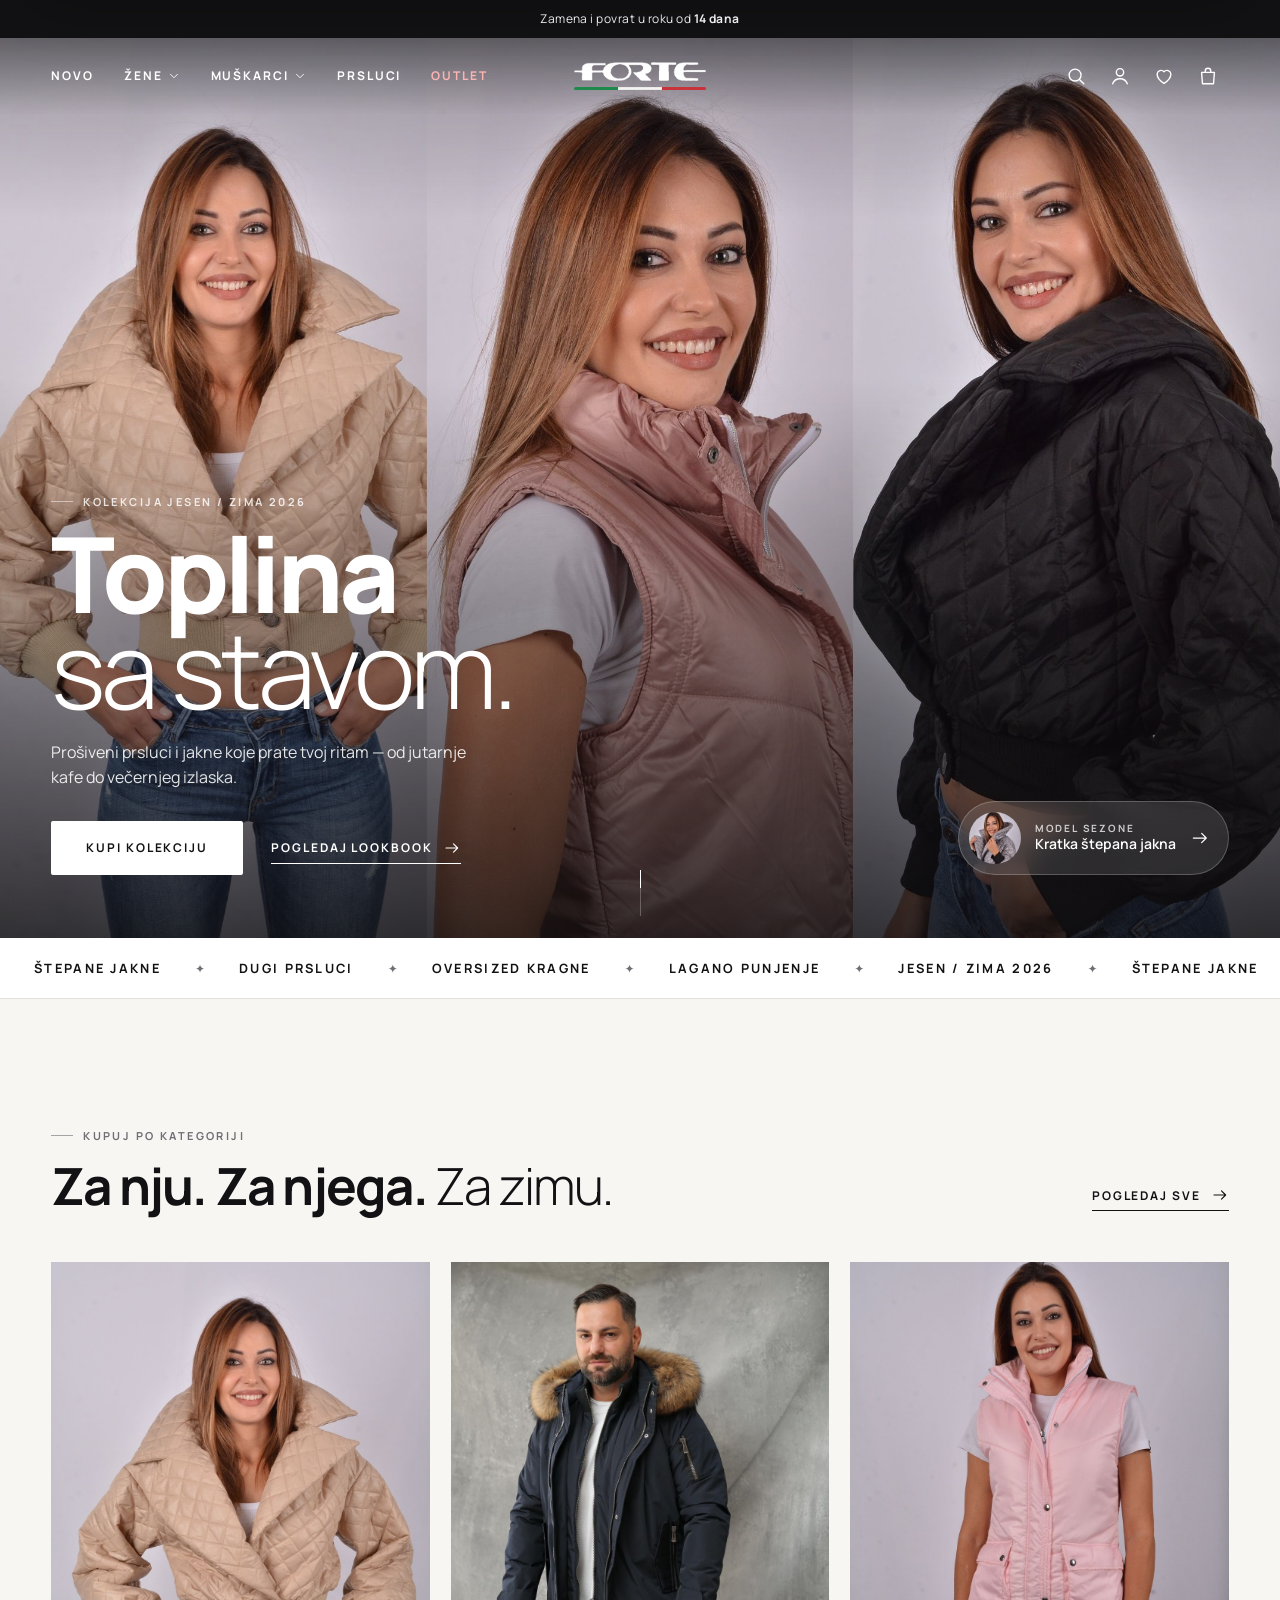
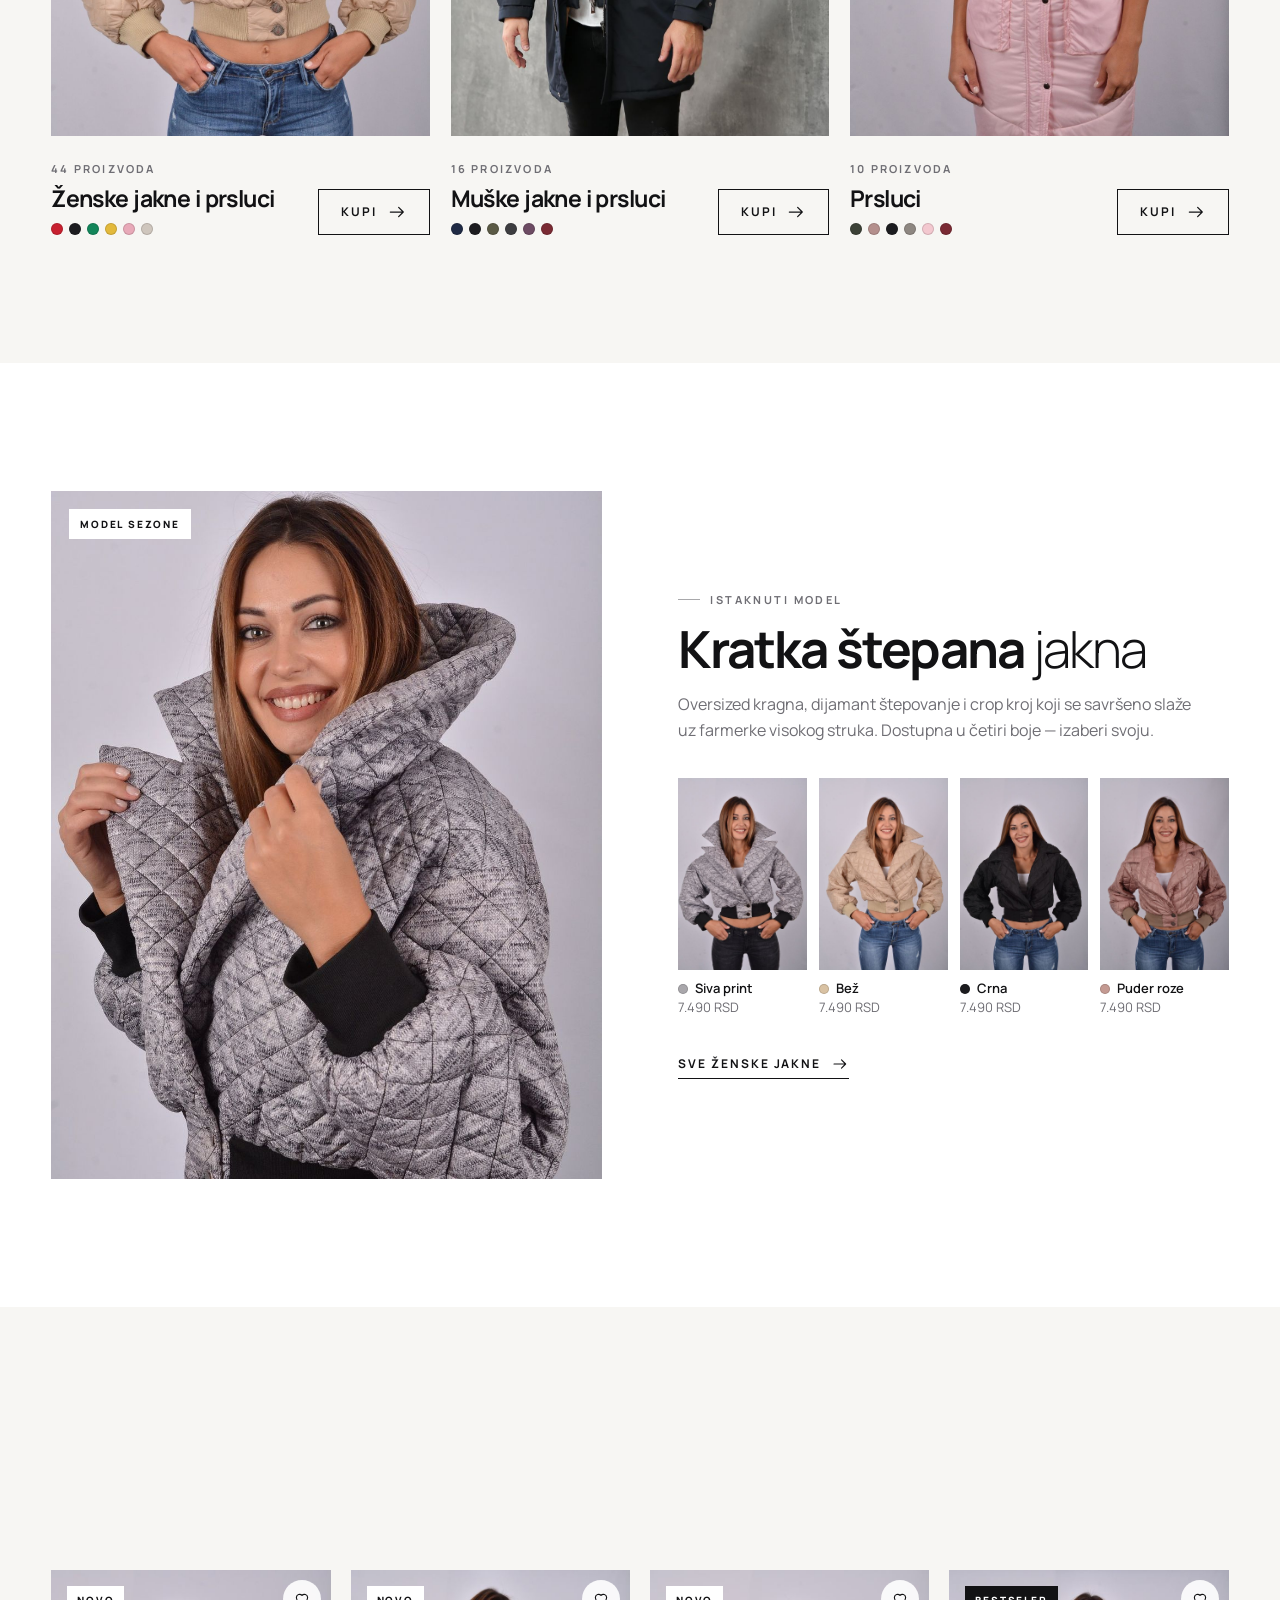
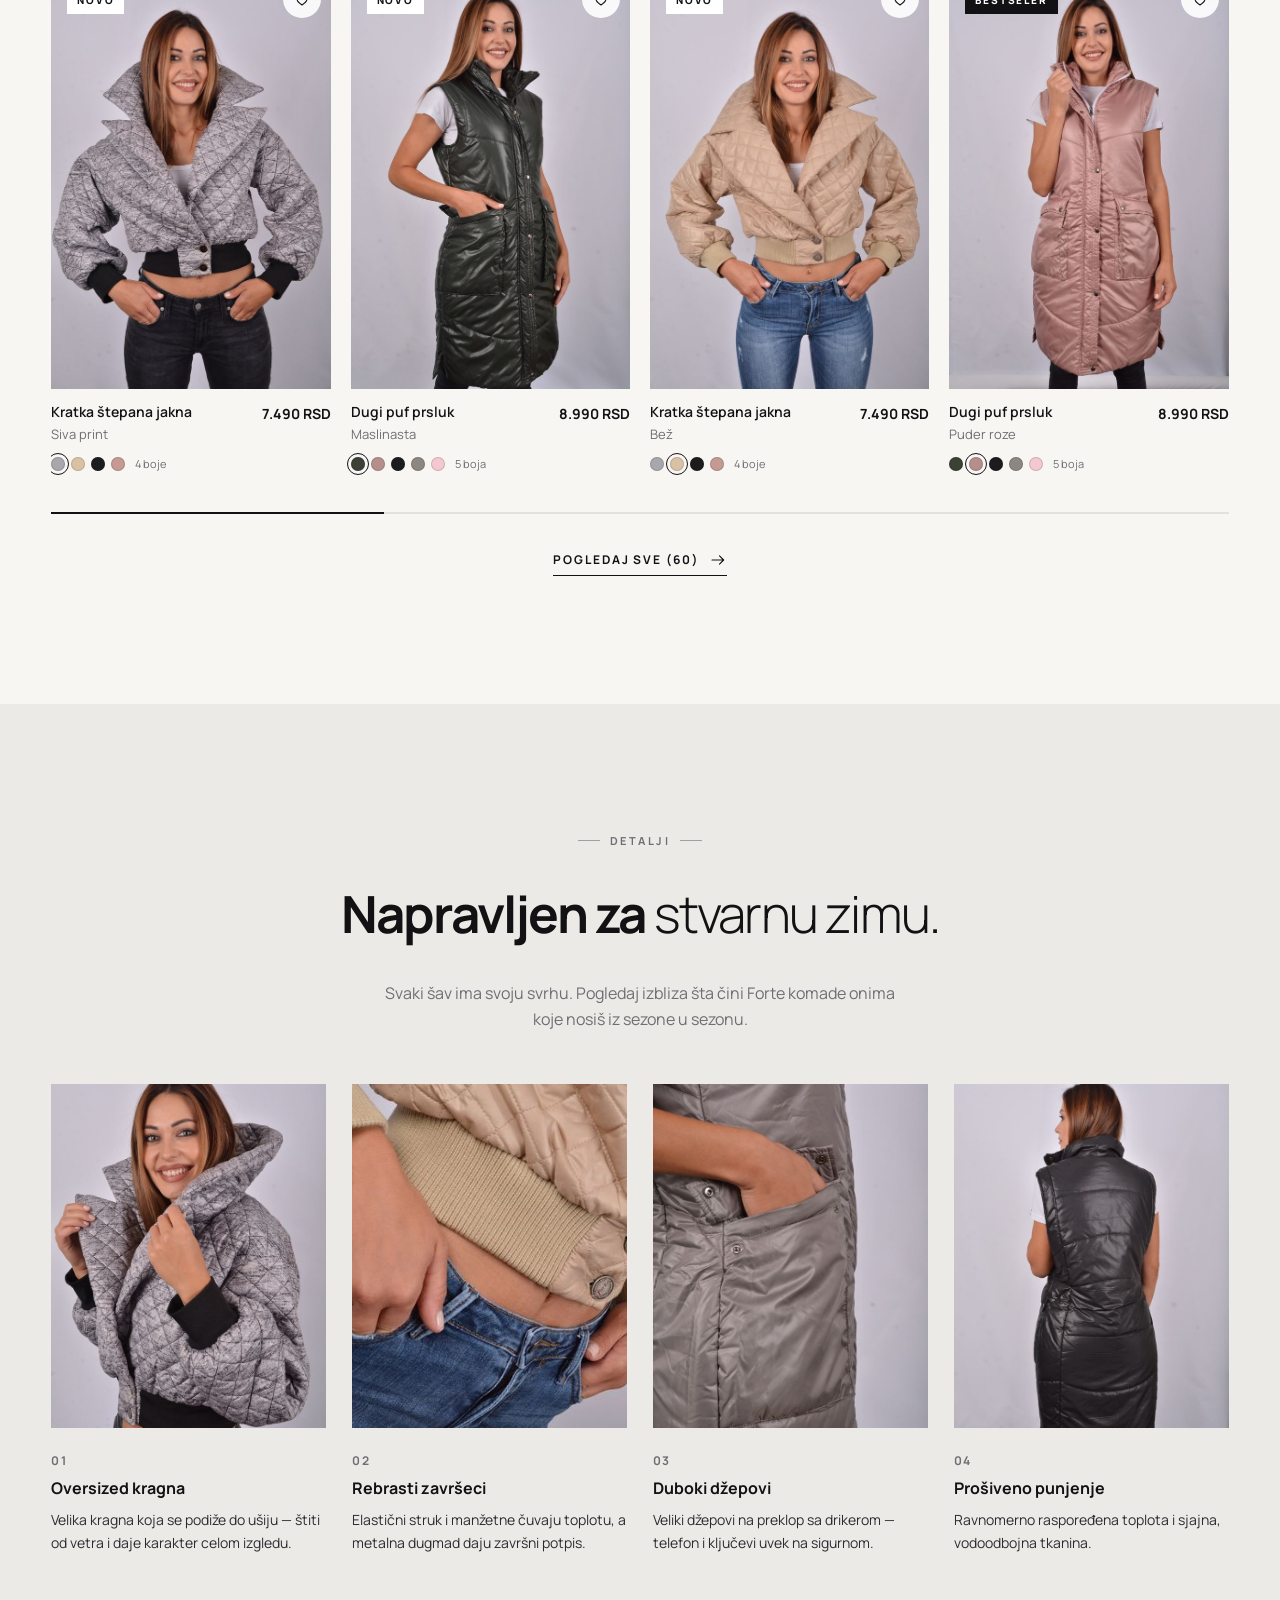
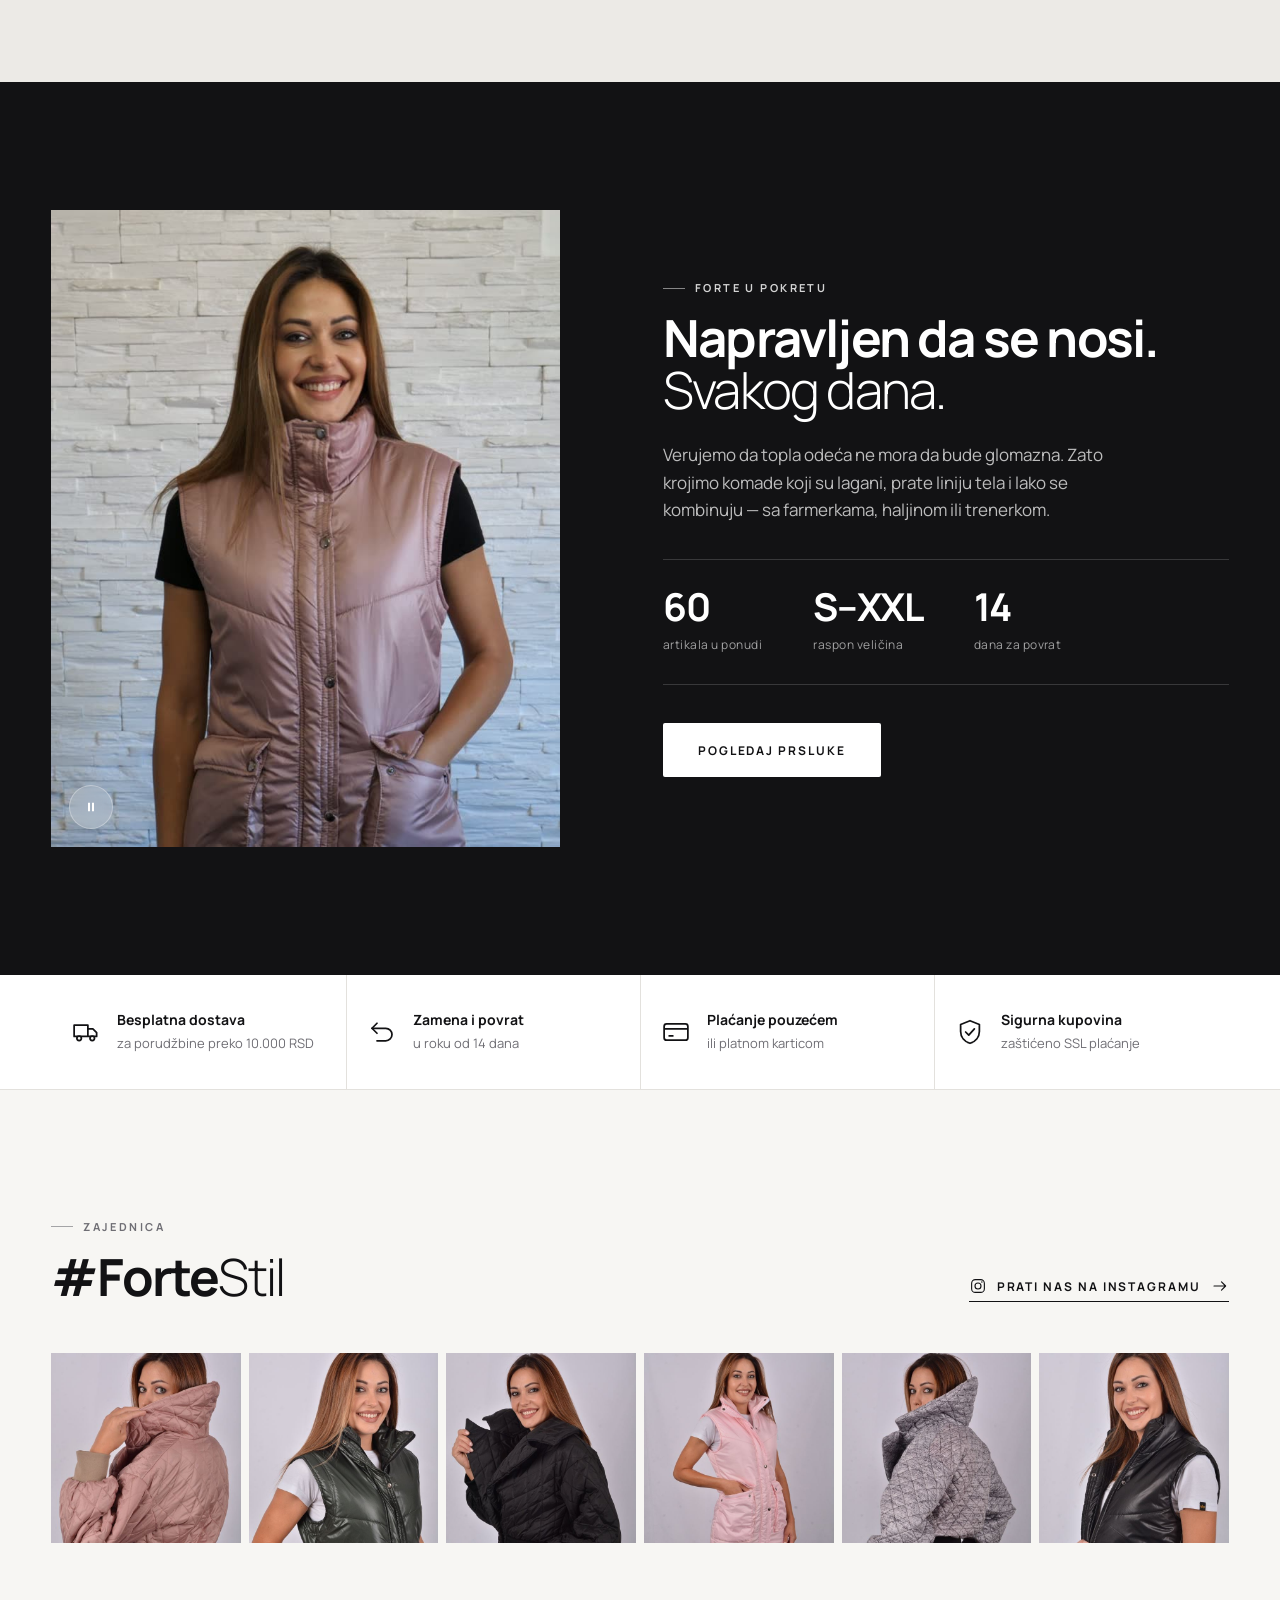
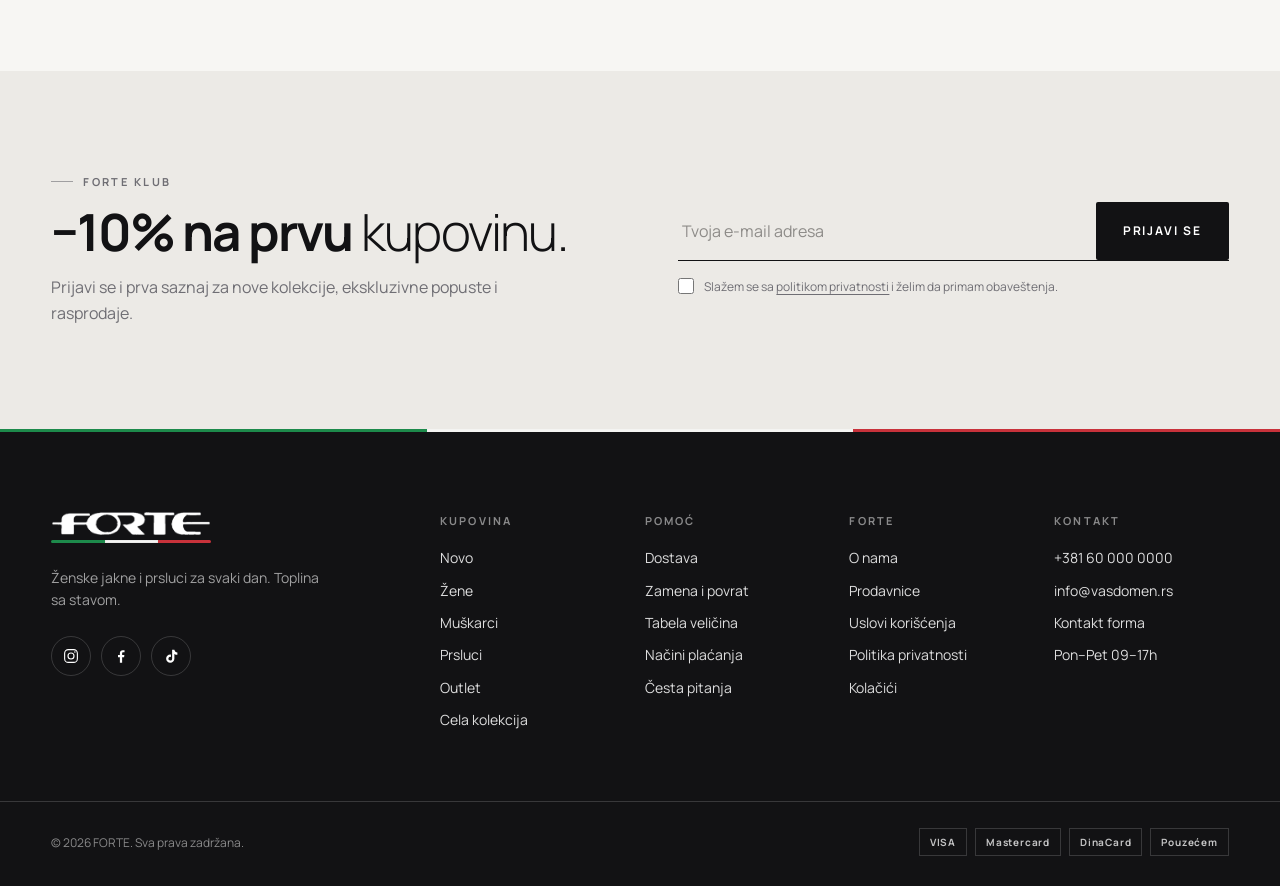
==== commit bdabcfee: "Kategorije, filteri, pretraga, lista želja, poručivanje i info stranice - kategorija.html: filteri (" ====
--- a/index.html
+++ b/index.html
@@ -14,6 +14,7 @@
   <link href="https://fonts.googleapis.com/css2?family=Manrope:wght@300;400;500;600;700;800&display=swap" rel="stylesheet">
   <link rel="preload" as="image" href="assets/img/jbeige-2.jpg">
   <link rel="stylesheet" href="assets/css/style.css">
+  <link rel="stylesheet" href="assets/css/pages.css">
 </head>
 <body>
 
@@ -39,6 +40,12 @@
   <symbol id="i-fb" viewBox="0 0 24 24"><path d="M13.5 21v-7.5h2.6l.4-3h-3V8.6c0-.9.3-1.5 1.6-1.5h1.6V4.4c-.3 0-1.2-.1-2.3-.1-2.3 0-3.9 1.4-3.9 4v2.2H8v3h2.5V21h3z" fill="currentColor"/></symbol>
   <symbol id="i-tt" viewBox="0 0 24 24"><path d="M16.5 3.5c.4 2.2 1.8 3.6 4 3.9v3c-1.5 0-2.8-.4-4-1.2v6.3a5.5 5.5 0 1 1-5.5-5.5c.3 0 .6 0 .9.1v3.1a2.5 2.5 0 1 0 1.6 2.3V3.5h3z" fill="currentColor"/></symbol>
   <symbol id="i-ruler" viewBox="0 0 24 24"><path d="M3 15.5L15.5 3 21 8.5 8.5 21 3 15.5z" fill="none" stroke="currentColor" stroke-width="1.4" stroke-linejoin="round"/><path d="M7 11.5l2 2M10 8.5l1.5 1.5M13 5.5l2 2" stroke="currentColor" stroke-width="1.4" stroke-linecap="round"/></symbol>
+  <symbol id="i-filter" viewBox="0 0 24 24"><path d="M4 7h10M18 7h2M4 17h4M12 17h8" stroke="currentColor" stroke-width="1.5" stroke-linecap="round"/><circle cx="16" cy="7" r="2" fill="none" stroke="currentColor" stroke-width="1.5"/><circle cx="10" cy="17" r="2" fill="none" stroke="currentColor" stroke-width="1.5"/></symbol>
+  <symbol id="i-grid1" viewBox="0 0 24 24"><rect x="6" y="3.5" width="12" height="17" fill="none" stroke="currentColor" stroke-width="1.5"/></symbol>
+  <symbol id="i-grid2" viewBox="0 0 24 24"><rect x="3.5" y="3.5" width="7" height="17" fill="none" stroke="currentColor" stroke-width="1.5"/><rect x="13.5" y="3.5" width="7" height="17" fill="none" stroke="currentColor" stroke-width="1.5"/></symbol>
+  <symbol id="i-grid3" viewBox="0 0 24 24"><rect x="2.5" y="4.5" width="5" height="15" fill="none" stroke="currentColor" stroke-width="1.4"/><rect x="9.5" y="4.5" width="5" height="15" fill="none" stroke="currentColor" stroke-width="1.4"/><rect x="16.5" y="4.5" width="5" height="15" fill="none" stroke="currentColor" stroke-width="1.4"/></symbol>
+  <symbol id="i-check" viewBox="0 0 24 24"><path d="M5 12.5l4.5 4.5L19 7.5" fill="none" stroke="currentColor" stroke-width="1.8" stroke-linecap="round" stroke-linejoin="round"/></symbol>
+  <symbol id="i-lock" viewBox="0 0 24 24"><rect x="5" y="10.5" width="14" height="10" rx="1.5" fill="none" stroke="currentColor" stroke-width="1.5"/><path d="M8 10.5V8a4 4 0 018 0v2.5" fill="none" stroke="currentColor" stroke-width="1.5"/></symbol>
 </svg>
 
 <!-- ====== TOP BAR ====== -->
@@ -57,17 +64,17 @@
 
     <nav class="main-nav only-desktop" aria-label="Glavna navigacija">
       <ul>
-        <li><a href="index.html#novo">Novo</a></li>
+        <li><a href="kategorija.html?kat=novo">Novo</a></li>
         <li class="has-mega">
-          <a href="index.html?kat=zene#novo" aria-haspopup="true">Žene <svg class="chev"><use href="#i-chev"/></svg></a>
+          <a href="kategorija.html?kat=zene" aria-haspopup="true">Žene <svg class="chev"><use href="#i-chev"/></svg></a>
           <div class="mega" data-mega="zene"></div>
         </li>
         <li class="has-mega">
-          <a href="index.html?kat=muskarci#novo" aria-haspopup="true">Muškarci <svg class="chev"><use href="#i-chev"/></svg></a>
+          <a href="kategorija.html?kat=muskarci" aria-haspopup="true">Muškarci <svg class="chev"><use href="#i-chev"/></svg></a>
           <div class="mega" data-mega="muskarci"></div>
         </li>
-        <li><a href="index.html?kat=prsluci#novo">Prsluci</a></li>
-        <li><a href="index.html?kat=outlet#novo" class="is-sale">Outlet</a></li>
+        <li><a href="kategorija.html?kat=prsluci">Prsluci</a></li>
+        <li><a href="kategorija.html?kat=outlet" class="is-sale">Outlet</a></li>
       </ul>
     </nav>
 
@@ -79,7 +86,7 @@
     <div class="header-actions">
       <button class="icon-btn" aria-label="Pretraga" data-open="search"><svg><use href="#i-search"/></svg></button>
       <a class="icon-btn only-desktop" href="#" aria-label="Moj nalog"><svg><use href="#i-user"/></svg></a>
-      <a class="icon-btn only-desktop" href="#" aria-label="Lista želja"><svg><use href="#i-heart"/></svg><span class="badge" data-wish-count hidden>0</span></a>
+      <a class="icon-btn only-desktop" href="kategorija.html?lista=omiljeno" aria-label="Lista želja"><svg><use href="#i-heart"/></svg><span class="badge" data-wish-count hidden>0</span></a>
       <button class="icon-btn" aria-label="Korpa" data-open="cart"><svg><use href="#i-bag"/></svg><span class="badge" data-cart-count hidden>0</span></button>
     </div>
   </div>
@@ -147,7 +154,7 @@
         <h2 class="h2">Kratka štepana <em>jakna</em></h2>
         <p class="section-lead">Oversized kragna, dijamant štepovanje i crop kroj koji se savršeno slaže uz farmerke visokog struka. Dostupna u četiri boje — izaberi svoju.</p>
         <div class="spotlight__products" data-spotlight="kratka-stepana-jakna"></div>
-        <a href="index.html?kat=zene#novo" class="link-arrow" data-kat-link="zene">Sve ženske jakne <svg><use href="#i-arrow"/></svg></a>
+        <a href="kategorija.html?kat=zene" class="link-arrow" data-kat-link="zene">Sve ženske jakne <svg><use href="#i-arrow"/></svg></a>
       </div>
     </div>
   </section>
@@ -170,6 +177,7 @@
       </div>
       <div class="rail__track" data-rail-track></div>
       <div class="rail__progress" aria-hidden="true"><span data-rail-bar></span></div>
+      <div class="rail__foot"><a href="kategorija.html?kat=sve" class="link-arrow" data-rail-link>Pogledaj sve <svg><use href="#i-arrow"/></svg></a></div>
     </div>
   </section>
 
@@ -226,7 +234,7 @@
           <div><strong>S–XXL</strong><span>raspon veličina</span></div>
           <div><strong>14</strong><span>dana za povrat</span></div>
         </div>
-        <a href="index.html?kat=prsluci#novo" class="btn btn--light" data-kat-link="prsluci">Pogledaj prsluke</a>
+        <a href="kategorija.html?kat=prsluci" class="btn btn--light" data-kat-link="prsluci">Pogledaj prsluke</a>
       </div>
     </div>
   </section>
@@ -276,7 +284,7 @@
           <input id="nl-email" type="email" placeholder="Tvoja e-mail adresa" required>
           <button class="btn btn--dark" type="submit">Prijavi se</button>
         </div>
-        <label class="check"><input type="checkbox" required><span>Slažem se sa <a href="#">politikom privatnosti</a> i želim da primam obaveštenja.</span></label>
+        <label class="check"><input type="checkbox" required><span>Slažem se sa <a href="info.html?strana=privatnost">politikom privatnosti</a> i želim da primam obaveštenja.</span></label>
         <p class="nl-form__msg" data-nl-msg role="status"></p>
       </form>
     </div>
@@ -300,19 +308,19 @@
     <div class="footer__cols">
       <details class="footer__col" open>
         <summary>Kupovina <svg><use href="#i-chev"/></svg></summary>
-        <ul><li><a href="index.html#novo">Novo</a></li><li><a href="index.html?kat=zene#novo">Žene</a></li><li><a href="index.html?kat=muskarci#novo">Muškarci</a></li><li><a href="index.html?kat=prsluci#novo">Prsluci</a></li><li><a href="index.html?kat=outlet#novo">Outlet</a></li><li><a href="#">Poklon kartice</a></li></ul>
+        <ul><li><a href="kategorija.html?kat=novo">Novo</a></li><li><a href="kategorija.html?kat=zene">Žene</a></li><li><a href="kategorija.html?kat=muskarci">Muškarci</a></li><li><a href="kategorija.html?kat=prsluci">Prsluci</a></li><li><a href="kategorija.html?kat=outlet">Outlet</a></li><li><a href="kategorija.html?kat=sve">Cela kolekcija</a></li></ul>
       </details>
       <details class="footer__col" open>
         <summary>Pomoć <svg><use href="#i-chev"/></svg></summary>
-        <ul><li><a href="#">Dostava</a></li><li><a href="#">Zamena i povrat</a></li><li><a href="#">Tabela veličina</a></li><li><a href="#">Načini plaćanja</a></li><li><a href="#">Česta pitanja</a></li></ul>
+        <ul><li><a href="info.html?strana=dostava">Dostava</a></li><li><a href="info.html?strana=povrat">Zamena i povrat</a></li><li><a href="info.html?strana=velicine">Tabela veličina</a></li><li><a href="info.html?strana=placanje">Načini plaćanja</a></li><li><a href="info.html?strana=pitanja">Česta pitanja</a></li></ul>
       </details>
       <details class="footer__col" open>
         <summary>Forte <svg><use href="#i-chev"/></svg></summary>
-        <ul><li><a href="#">O nama</a></li><li><a href="#">Prodavnice</a></li><li><a href="#">Uslovi korišćenja</a></li><li><a href="#">Politika privatnosti</a></li><li><a href="#">Kolačići</a></li></ul>
+        <ul><li><a href="info.html?strana=o-nama">O nama</a></li><li><a href="info.html?strana=prodavnice">Prodavnice</a></li><li><a href="info.html?strana=uslovi">Uslovi korišćenja</a></li><li><a href="info.html?strana=privatnost">Politika privatnosti</a></li><li><a href="info.html?strana=kolacici">Kolačići</a></li></ul>
       </details>
       <details class="footer__col" open>
         <summary>Kontakt <svg><use href="#i-chev"/></svg></summary>
-        <ul><li><a href="#">+381 60 000 0000</a></li><li><a href="#">info@vasdomen.rs</a></li><li><span>Pon–Pet 09–17h</span></li></ul>
+        <ul><li><a href="tel:+381600000000">+381 60 000 0000</a></li><li><a href="mailto:info@vasdomen.rs">info@vasdomen.rs</a></li><li><a href="info.html?strana=kontakt">Kontakt forma</a></li><li><span>Pon–Pet 09–17h</span></li></ul>
       </details>
     </div>
   </div>
@@ -340,8 +348,8 @@
   </a>
   <div class="m-links">
     <a href="#"><svg><use href="#i-user"/></svg>Moj nalog</a>
-    <a href="#"><svg><use href="#i-heart"/></svg>Lista želja</a>
-    <a href="#"><svg><use href="#i-truck"/></svg>Praćenje porudžbine</a>
+    <a href="kategorija.html?lista=omiljeno"><svg><use href="#i-heart"/></svg>Lista želja</a>
+    <a href="info.html?strana=dostava"><svg><use href="#i-truck"/></svg>Dostava i praćenje</a>
   </div>
 </aside>
 
@@ -359,7 +367,7 @@
   <div class="cart-foot" data-cart-foot>
     <div class="cart-foot__row"><span>Međuzbir</span><strong data-cart-subtotal>0 RSD</strong></div>
     <p class="cart-foot__note">Dostava i popusti se obračunavaju na sledećem koraku.</p>
-    <a href="#" class="btn btn--dark btn--block">Završi kupovinu</a>
+    <a href="porucivanje.html" class="btn btn--dark btn--block">Završi kupovinu</a>
     <button class="btn btn--ghost btn--block" data-close>Nastavi kupovinu</button>
   </div>
 </aside>
@@ -367,20 +375,20 @@
 <!-- Pretraga -->
 <div class="search" id="search" aria-hidden="true" role="dialog" aria-label="Pretraga">
   <div class="container">
-    <div class="search__bar">
+    <form class="search__bar" action="kategorija.html" role="search" data-search-form>
       <svg><use href="#i-search"/></svg>
-      <input type="search" placeholder="Šta tražiš? npr. dugi prsluk, crna jakna…" aria-label="Pretraga" data-search-input>
+      <input type="search" placeholder="Šta tražiš? npr. dugi prsluk, crna jakna…" aria-label="Pretraga" name="q" autocomplete="off" data-search-input>
       <button class="icon-btn" aria-label="Zatvori pretragu" data-close><svg><use href="#i-close"/></svg></button>
-    </div>
+    </form>
     <div class="search__body">
       <div>
         <h4>Popularne pretrage</h4>
         <div class="chips">
-          <a href="#">Dugi prsluk</a><a href="#">Puferi</a><a href="#">Crna jakna</a><a href="#">Roze prsluk</a><a href="#">Outlet</a>
+          <a href="kategorija.html?q=Dugi+prsluk">Dugi prsluk</a><a href="kategorija.html?q=Crna+jakna">Crna jakna</a><a href="kategorija.html?q=Roze+prsluk">Roze prsluk</a><a href="kategorija.html?q=Muška+jakna">Muška jakna</a><a href="kategorija.html?kat=outlet">Outlet</a>
         </div>
       </div>
       <div>
-        <h4>Predlozi</h4>
+        <h4 class="search__head"><span>Predlozi</span><a href="kategorija.html?kat=novo" data-search-all>Prikaži sve</a></h4>
         <div class="search__products" data-search-products></div>
       </div>
     </div>
--- a/assets/css/pages.css
+++ b/assets/css/pages.css
@@ -0,0 +1,344 @@
+/* =========================================================
+   FORTE — podstranice: kategorija, filteri, poručivanje,
+   informacije, tabela veličina. Dopunjuje style.css.
+   ========================================================= */
+[hidden]{display:none !important}
+.rail__foot{display:flex;justify-content:center;margin-top:30px}
+.search__head{display:flex;justify-content:space-between;align-items:baseline;gap:12px}
+.search__head a{font-size:11px;letter-spacing:.14em;text-decoration:underline;text-underline-offset:4px;color:var(--ink)}
+.plp-title{font-weight:700;font-size:clamp(2.2rem,4.6vw,4.2rem);line-height:1;letter-spacing:-.04em}
+.plp-title em{font-style:normal;font-weight:300}
+.plp-lead{color:var(--ink-2);max-width:58ch;margin-top:14px;font-size:15px}
+.plp-empty{grid-column:1/-1;display:flex;flex-direction:column;align-items:center;text-align:center;gap:14px;padding:clamp(56px,10vw,120px) 0}
+.plp-empty>svg{width:40px;height:40px;opacity:.5}
+.plp-empty h2{font-size:clamp(1.4rem,2.4vw,2rem);font-weight:700;letter-spacing:-.03em}
+.plp-empty p{color:var(--muted);max-width:42ch}
+.plp-empty .btn,.plp-empty .chips{margin-top:8px}
+.plp-empty .chips{justify-content:center}
+
+/* ---------- forme ---------- */
+.fields{display:grid;grid-template-columns:repeat(6,1fr);gap:14px 12px}
+.field{grid-column:1/-1;display:flex;flex-direction:column;gap:6px;min-width:0}
+.field--half{grid-column:span 3}
+.field--third{grid-column:span 2}
+.field--twothirds{grid-column:span 4}
+.field label{font-size:12px;font-weight:600;letter-spacing:.02em}
+.field label em{font-style:normal;font-weight:400;color:var(--muted)}
+.field input,.field textarea{width:100%;height:52px;padding:0 14px;border:1px solid var(--line);border-radius:var(--radius);background:var(--paper);font-size:16px;transition:border-color .2s,box-shadow .2s;font-family:inherit}
+.field textarea{height:auto;padding:13px 14px;resize:vertical}
+.field input:focus,.field textarea:focus{outline:0;border-color:var(--ink);box-shadow:0 0 0 3px rgba(18,18,20,.08)}
+.field small{font-size:12px;color:var(--muted)}
+.field.is-err input,.field.is-err textarea{border-color:var(--sale);background:#fff8f8}
+.field__err{font-size:12px;color:var(--sale);font-weight:600}
+.field.is-err small{display:none}
+
+/* =========================================================
+   KATEGORIJA (PLP)
+   ========================================================= */
+.plp-hero{padding-bottom:clamp(22px,3vw,36px)}
+.plp-hero__row{display:flex;justify-content:space-between;align-items:flex-end;gap:24px;flex-wrap:wrap;padding-top:clamp(8px,2vw,24px)}
+.plp-hero .eyebrow{margin-bottom:12px}
+.plp-search{display:flex;align-items:center;gap:10px;border-bottom:1px solid var(--ink);min-width:min(340px,100%);padding:8px 0}
+.plp-search input{flex:1;border:0;background:none;font-size:16px;outline:0;min-width:0}
+.plp-sub{display:flex;gap:8px;margin-top:clamp(22px,3vw,34px);overflow-x:auto;scrollbar-width:none;align-items:center}
+.plp-sub::-webkit-scrollbar{display:none}
+.plp-sub button,.plp-sub a{flex:none;height:40px;padding:0 18px;border:1px solid var(--line);border-radius:40px;font-size:13px;font-weight:600;display:inline-flex;align-items:center;gap:7px;transition:all .25s;white-space:nowrap}
+.plp-sub small{font-size:11px;font-weight:500;color:var(--muted)}
+.plp-sub button:hover,.plp-sub a:hover{border-color:var(--ink)}
+.plp-sub button[aria-pressed="true"]{background:var(--ink);border-color:var(--ink);color:#fff}
+.plp-sub button[aria-pressed="true"] small{color:rgba(255,255,255,.65)}
+.plp-sub a{border-color:transparent;color:var(--muted);font-weight:500}
+.plp-sub a.is-sale{color:var(--sale)}
+.plp-sub i{flex:none;width:1px;height:22px;background:var(--line);margin:0 6px}
+
+.plp-bar{position:sticky;top:var(--header-h);z-index:40;background:rgba(247,246,243,.96);backdrop-filter:blur(12px);-webkit-backdrop-filter:blur(12px);border-top:1px solid var(--line);border-bottom:1px solid var(--line);transition:top .45s var(--ease),box-shadow .3s}
+body:has(.site-header.is-hidden) .plp-bar{top:0}
+.plp-bar.is-stuck{box-shadow:0 8px 24px -16px rgba(0,0,0,.25)}
+.plp-bar__inner{display:flex;align-items:center;gap:14px;min-height:60px;flex-wrap:wrap}
+.plp-bar__filter{display:inline-flex;align-items:center;gap:10px;height:40px;padding:0 18px 0 14px;border:1px solid var(--ink);border-radius:40px;font-size:12px;font-weight:700;letter-spacing:.12em;text-transform:uppercase;transition:background .2s,color .2s}
+.plp-bar__filter:hover{background:var(--ink);color:#fff}
+.plp-bar__filter b{min-width:20px;height:20px;border-radius:10px;background:var(--ink);color:#fff;font-size:11px;display:inline-flex;align-items:center;justify-content:center;padding:0 6px;letter-spacing:0}
+.plp-bar__filter:hover b{background:#fff;color:var(--ink)}
+.plp-active{display:flex;gap:6px;flex-wrap:wrap;flex:1;min-width:0}
+.plp-active[hidden]{display:none}
+.plp-active button{display:inline-flex;align-items:center;gap:6px;height:32px;padding:0 10px 0 14px;background:var(--stone);border-radius:30px;font-size:12px;font-weight:600;white-space:nowrap}
+.plp-active button svg{width:14px;height:14px}
+.plp-active button:hover{background:#e0ddd7}
+.plp-active .plp-active__clear{background:none;text-decoration:underline;text-underline-offset:3px;color:var(--muted);padding:0 8px}
+.plp-bar__count{font-size:12px;color:var(--muted);margin-left:auto;white-space:nowrap}
+.plp-active:not([hidden])+.plp-bar__count{margin-left:0}
+.plp-sort{position:relative;display:inline-flex;align-items:center;gap:6px;font-size:12px;color:var(--muted)}
+.plp-sort select{appearance:none;-webkit-appearance:none;border:0;background:none;font:inherit;font-size:13px;font-weight:700;color:var(--ink);padding:8px 22px 8px 0;cursor:pointer}
+.plp-sort svg{position:absolute;right:0;width:14px;height:14px;pointer-events:none;color:var(--ink)}
+.plp-view{display:flex;gap:2px}
+.plp-view button{width:36px;height:36px;display:flex;align-items:center;justify-content:center;color:var(--muted);border-radius:var(--radius)}
+.plp-view button[aria-pressed="true"]{color:var(--ink);background:var(--stone)}
+.plp-view svg{width:18px;height:18px}
+
+.plp-grid{--cols:4;display:grid;grid-template-columns:repeat(var(--cols),minmax(0,1fr));gap:clamp(30px,3vw,48px) clamp(10px,1.4vw,20px);padding:clamp(24px,3vw,40px) 0}
+.plp-grid.is-empty{display:block}
+.plp-feature{grid-column:span 2;position:relative;overflow:hidden;background:var(--ink);color:#fff;display:flex;align-items:flex-end;min-height:100%}
+.plp-grid[data-cols="1"] .plp-feature,.plp-grid[data-cols="2"] .plp-feature{grid-column:1/-1}
+.plp-feature img{position:absolute;inset:0;width:100%;height:100%;object-fit:cover;object-position:center 25%;transition:transform 1.4s var(--ease-out)}
+.plp-feature:hover img{transform:scale(1.03)}
+.plp-feature::after{content:"";position:absolute;inset:0;background:linear-gradient(to top,rgba(0,0,0,.62),rgba(0,0,0,0) 55%)}
+.plp-feature__text{position:relative;z-index:2;padding:clamp(22px,3vw,40px);display:flex;flex-direction:column;gap:6px}
+.plp-feature__text small{font-size:11px;font-weight:700;letter-spacing:.22em;text-transform:uppercase;color:rgba(255,255,255,.8)}
+.plp-feature__text strong{font-size:clamp(1.7rem,3vw,2.8rem);font-weight:700;letter-spacing:-.035em;line-height:1.02}
+.plp-feature__text>span{font-size:14px;color:rgba(255,255,255,.85)}
+.plp-feature__dots{display:flex;gap:6px;margin:4px 0 10px}
+.plp-feature__dots i{width:14px;height:14px;border-radius:50%;background:var(--c);box-shadow:0 0 0 1px rgba(255,255,255,.5)}
+.plp-feature em{font-style:normal;align-self:flex-start}
+
+.plp-more{display:flex;flex-direction:column;align-items:center;gap:14px;padding:10px 0 clamp(56px,8vw,96px)}
+.plp-more[hidden]{display:none}
+.plp-more p{font-size:13px;color:var(--muted)}
+.plp-more__bar{width:min(260px,70%);height:2px;background:var(--line)}
+.plp-more__bar span{display:block;height:100%;background:var(--ink);transition:width .5s var(--ease-out)}
+.plp-more .btn{min-width:240px;margin-top:6px}
+.plp-more .btn[hidden]{display:none}
+
+.plp-about{background:var(--paper);border-top:1px solid var(--line);padding:clamp(48px,6vw,80px) 0}
+.plp-about[hidden]{display:none}
+.plp-about__inner{display:grid;grid-template-columns:1fr 1.4fr;gap:clamp(24px,5vw,80px)}
+.plp-about h2{font-size:clamp(1.4rem,2.2vw,2rem);font-weight:700;letter-spacing:-.03em;line-height:1.1}
+.plp-about p{color:var(--ink-2);margin-bottom:12px;max-width:62ch}
+
+/* ---------- panel filtera ---------- */
+.filters{width:min(420px,100%)}
+.filters__body{flex:1;padding:4px 22px 20px}
+.fgroup{border-bottom:1px solid var(--line)}
+.fgroup summary{list-style:none;display:flex;align-items:center;gap:8px;padding:20px 0;font-size:12px;font-weight:700;letter-spacing:.14em;text-transform:uppercase;cursor:pointer}
+.fgroup summary::-webkit-details-marker{display:none}
+.fgroup summary b{min-width:18px;height:18px;border-radius:9px;background:var(--ink);color:#fff;font-size:10px;display:inline-flex;align-items:center;justify-content:center;letter-spacing:0}
+.fgroup summary svg{margin-left:auto;width:16px;height:16px;transition:transform .3s var(--ease)}
+.fgroup[open] summary svg{transform:rotate(45deg)}
+.fgroup__body{padding-bottom:22px}
+.fcheck{position:relative;display:flex;align-items:center;gap:12px;padding:9px 0;font-size:14px;cursor:pointer}
+.fcheck input{position:absolute;opacity:0;pointer-events:none}
+.fcheck__box{width:20px;height:20px;border:1px solid #bdbab4;display:flex;align-items:center;justify-content:center;flex:none;transition:all .2s}
+.fcheck__box svg{width:14px;height:14px;opacity:0;color:#fff}
+.fcheck input:checked+.fcheck__box{background:var(--ink);border-color:var(--ink)}
+.fcheck input:checked+.fcheck__box svg{opacity:1}
+.fcheck input:focus-visible+.fcheck__box{outline:2px solid var(--ink);outline-offset:2px}
+.fcheck__name{flex:1}
+.fcheck small,.fcolor small{font-size:12px;color:var(--muted)}
+.fcheck.is-empty{opacity:.4;cursor:default}
+.fcolors{display:grid;grid-template-columns:1fr 1fr;gap:6px}
+.fcolor{display:flex;align-items:center;gap:10px;padding:9px 10px;border:1px solid transparent;border-radius:var(--radius);font-size:13px;text-align:left;transition:border-color .2s,background .2s;min-width:0}
+.fcolor:hover{border-color:var(--line)}
+.fcolor i{width:20px;height:20px;border-radius:50%;background:var(--c);box-shadow:inset 0 0 0 1px rgba(0,0,0,.14);flex:none;position:relative}
+.fcolor span{flex:1;min-width:0;overflow:hidden;text-overflow:ellipsis;white-space:nowrap}
+.fcolor.is-on{border-color:var(--ink);background:var(--paper)}
+.fcolor:disabled{opacity:.35;cursor:default}
+.fsizes{display:grid;grid-template-columns:repeat(5,1fr);gap:6px}
+.fsizes button{height:46px;border:1px solid var(--line);font-size:13px;font-weight:600;transition:all .2s}
+.fsizes button:hover{border-color:var(--ink)}
+.fsizes button[aria-pressed="true"]{background:var(--ink);color:#fff;border-color:var(--ink)}
+.fsizes button:disabled{opacity:.35;cursor:default;text-decoration:line-through}
+.fnote{font-size:12px;color:var(--muted);margin-top:10px}
+.filters__foot{position:sticky;bottom:0;display:grid;grid-template-columns:auto 1fr;gap:10px;padding:14px 22px calc(14px + env(safe-area-inset-bottom));background:var(--paper);border-top:1px solid var(--line)}
+.filters__foot .btn{height:50px;padding:0 20px}
+
+/* =========================================================
+   PORUČIVANJE
+   ========================================================= */
+.co{padding-bottom:clamp(56px,8vw,110px)}
+.co-head{display:flex;justify-content:space-between;align-items:flex-end;gap:20px;flex-wrap:wrap;margin:8px 0 clamp(24px,3vw,40px)}
+.co-head[hidden],.co-grid[hidden],.co-done[hidden],.plp-empty[hidden]{display:none}
+.co-steps{display:flex;gap:6px;margin:0;padding:0;list-style:none;font-size:12px;font-weight:600;color:var(--muted)}
+.co-steps li{display:flex;align-items:center;gap:8px}
+.co-steps li+li::before{content:"";width:22px;height:1px;background:var(--line);margin-right:2px}
+.co-steps span{width:24px;height:24px;border-radius:50%;border:1px solid var(--line);display:inline-flex;align-items:center;justify-content:center;font-size:11px}
+.co-steps .is-active{color:var(--ink)}
+.co-steps .is-active span{background:var(--ink);border-color:var(--ink);color:#fff}
+.co-steps .is-done span{background:var(--ok);border-color:var(--ok);color:#fff}
+.co-grid{display:grid;grid-template-columns:minmax(0,1.25fr) minmax(0,1fr);gap:clamp(28px,4vw,72px);align-items:start}
+.co-sum{grid-column:2;grid-row:1;position:sticky;top:calc(var(--header-h) + 20px)}
+.co-form{grid-column:1;grid-row:1}
+.co-sum__box{background:var(--paper);border:1px solid var(--line)}
+.co-sum__toggle{display:none}
+.co-sum__body{padding:clamp(20px,2.4vw,32px)}
+.co-sum__title{font-size:13px;font-weight:700;letter-spacing:.14em;text-transform:uppercase;margin-bottom:18px}
+.co-sum__title span{color:var(--muted)}
+.co-lines{display:flex;flex-direction:column;gap:16px;margin-bottom:22px}
+.co-line{display:grid;grid-template-columns:64px 1fr auto;gap:14px;align-items:start}
+.co-line__img{position:relative;aspect-ratio:2/3;background:var(--photo)}
+.co-line__img img{width:100%;height:100%;object-fit:cover}
+.co-line__img b{position:absolute;top:-8px;right:-8px;min-width:22px;height:22px;border-radius:11px;background:var(--ink);color:#fff;font-size:11px;display:flex;align-items:center;justify-content:center}
+.co-line__info{display:flex;flex-direction:column;gap:2px;font-size:14px;min-width:0}
+.co-line__info strong{font-weight:600}
+.co-line__info>span{font-size:13px;color:var(--muted)}
+.co-line__row{display:flex;align-items:center;gap:14px;margin-top:8px}
+.qty--sm{height:30px}
+.qty--sm button{width:28px}
+.co-line__price{font-size:14px;font-weight:700;white-space:nowrap;text-align:right}
+.co-line__price s{display:block;font-weight:500;font-size:12px;color:var(--muted)}
+.co-promo{display:flex;gap:8px}
+.co-promo input{flex:1;min-width:0;height:48px;border:1px solid var(--line);padding:0 14px;font-size:16px;text-transform:uppercase;background:var(--paper);border-radius:var(--radius)}
+.co-promo input::placeholder{text-transform:none}
+.co-promo input:focus{outline:0;border-color:var(--ink)}
+.co-promo .btn{height:48px;padding:0 18px}
+.co-promo__msg{font-size:12px;font-weight:600;min-height:1.2em;margin:8px 0 6px}
+.co-promo__msg.is-ok{color:var(--ok)}
+.co-promo__msg.is-err{color:var(--sale)}
+.co-totals{margin:0;display:flex;flex-direction:column;gap:10px;font-size:14px;padding-top:14px;border-top:1px solid var(--line)}
+.co-totals div{display:flex;justify-content:space-between;gap:12px}
+.co-totals div[hidden]{display:none}
+.co-totals dt{color:var(--ink-2)}
+.co-totals dd{margin:0;font-weight:600}
+.co-totals dt button{font-size:12px;color:var(--muted);text-decoration:underline;margin-left:6px}
+.co-totals__sum{padding-top:14px;border-top:1px solid var(--line);font-size:17px}
+.co-totals__sum dt{color:var(--ink);font-weight:700}
+.co-totals__sum dt small{font-size:12px;font-weight:400;color:var(--muted);margin-left:4px}
+.co-totals__sum dd{font-weight:800}
+.co-meter{margin:18px 0 0;padding:14px 0 0;background:none}
+.co-box{padding:clamp(22px,2.6vw,32px) 0;border-top:1px solid var(--line)}
+.co-box:first-child{border-top:0;padding-top:0}
+.co-box h2{display:flex;align-items:center;gap:12px;font-size:13px;font-weight:700;letter-spacing:.14em;text-transform:uppercase;margin-bottom:20px}
+.co-box h2 span{width:26px;height:26px;border-radius:50%;background:var(--ink);color:#fff;font-size:11px;display:inline-flex;align-items:center;justify-content:center;letter-spacing:0}
+.radios{display:flex;flex-direction:column;gap:10px}
+.radio{position:relative;display:flex;align-items:center;gap:14px;padding:16px 18px;border:1px solid var(--line);border-radius:var(--radius);background:var(--paper);cursor:pointer;transition:border-color .2s,box-shadow .2s}
+.radio.is-on{border-color:var(--ink);box-shadow:inset 0 0 0 1px var(--ink)}
+.radio input{position:absolute;opacity:0;pointer-events:none}
+.radio__dot{width:20px;height:20px;border-radius:50%;border:1px solid #bdbab4;flex:none;position:relative}
+.radio.is-on .radio__dot{border-color:var(--ink)}
+.radio.is-on .radio__dot::after{content:"";position:absolute;inset:4px;border-radius:50%;background:var(--ink)}
+.radio input:focus-visible~.radio__dot{outline:2px solid var(--ink);outline-offset:2px}
+.radio__txt{flex:1;display:flex;flex-direction:column;gap:2px;min-width:0}
+.radio__txt strong{font-size:14px;font-weight:600}
+.radio__txt small{font-size:12px;color:var(--muted)}
+.radio>b{font-size:14px;white-space:nowrap}
+.radio__cards{display:flex;gap:4px}
+.radio__cards i{font-style:normal;font-size:9px;font-weight:800;letter-spacing:.06em;border:1px solid var(--line);padding:3px 5px;color:var(--ink-2)}
+.co-terms{font-size:13px;margin:24px 0 0;color:var(--ink-2)}
+.co-submit{margin-top:22px;height:58px;font-size:13px}
+.co-submit.is-loading{opacity:.75;pointer-events:none}
+.co-secure{font-size:12px;color:var(--muted);text-align:center;margin-top:12px}
+.co-done{max-width:720px;margin:0 auto;text-align:center;padding:clamp(20px,4vw,48px) 0;outline:0}
+.co-done__icon{width:64px;height:64px;border-radius:50%;background:var(--ok);color:#fff;display:inline-flex;align-items:center;justify-content:center;margin-bottom:22px;animation:pop .6s var(--ease)}
+.co-done__icon svg{width:30px;height:30px}
+.co-done .eyebrow{justify-content:center}
+.co-done__lead{color:var(--ink-2);max-width:52ch;margin:16px auto 0}
+.co-done__box{text-align:left;background:var(--paper);border:1px solid var(--line);padding:clamp(20px,3vw,32px);margin:32px 0}
+.co-done__meta{display:grid;grid-template-columns:1fr 1fr;gap:20px;margin-top:22px;padding-top:20px;border-top:1px solid var(--line);font-size:14px}
+.co-done__meta small{display:block;font-size:11px;font-weight:700;letter-spacing:.16em;text-transform:uppercase;color:var(--muted);margin-bottom:6px}
+.co-done__cta{display:flex;gap:10px;justify-content:center;flex-wrap:wrap}
+
+/* =========================================================
+   INFO STRANICE + TABELA VELIČINA
+   ========================================================= */
+.info__grid{display:grid;grid-template-columns:240px minmax(0,1fr);gap:clamp(32px,6vw,110px);padding:clamp(10px,2vw,30px) 0 clamp(64px,8vw,110px)}
+.info__nav{position:sticky;top:calc(var(--header-h) + 24px);align-self:start;display:flex;flex-direction:column;gap:28px}
+.info__nav h4{font-size:11px;font-weight:700;letter-spacing:.2em;text-transform:uppercase;color:var(--muted);margin-bottom:10px}
+.info__nav a{display:block;padding:7px 0 7px 12px;margin-left:-14px;font-size:14px;color:var(--ink-2);border-left:2px solid transparent;transition:color .2s,border-color .2s}
+.info__nav a:hover{color:var(--ink)}
+.info__nav a[aria-current]{color:var(--ink);font-weight:700;border-color:var(--ink)}
+.info__body{max-width:780px;min-width:0}
+.info__content{margin-top:clamp(28px,4vw,44px);color:var(--ink-2);font-size:15px}
+.info__content>p{margin-bottom:14px;max-width:68ch}
+.info__content h2{font-size:clamp(1.2rem,1.8vw,1.5rem);font-weight:700;letter-spacing:-.02em;color:var(--ink);margin:36px 0 14px}
+.info__content h2:first-child{margin-top:0}
+.info__content a:not(.btn):not(.link-arrow){text-decoration:underline;text-underline-offset:3px}
+.info__content .info-cards a{text-decoration:none}
+.info-cards{display:grid;grid-template-columns:repeat(3,1fr);gap:10px;margin-bottom:12px}
+.info-cards--2{grid-template-columns:1fr 1fr}
+.info-cards>*{background:var(--paper);border:1px solid var(--line);padding:22px;display:flex;flex-direction:column;gap:6px;transition:border-color .2s;min-width:0}
+.info-cards a:hover{border-color:var(--ink)}
+.info-cards svg{width:26px;height:26px;margin-bottom:8px;color:var(--ink)}
+.info-cards strong{font-size:17px;color:var(--ink);letter-spacing:-.01em;overflow-wrap:anywhere}
+.info-cards span{font-size:13px;color:var(--muted)}
+.info-steps{list-style:none;margin:0;padding:0;counter-reset:s;display:grid;gap:14px}
+.info-steps li{counter-increment:s;position:relative;padding:4px 0 4px 54px;min-height:40px}
+.info-steps li::before{content:counter(s);position:absolute;left:0;top:0;width:38px;height:38px;border-radius:50%;border:1px solid var(--ink);display:flex;align-items:center;justify-content:center;font-weight:700;font-size:14px;color:var(--ink)}
+.info-steps strong{display:block;color:var(--ink)}
+.info-draft{font-size:12px;color:var(--muted);border:1px dashed #c9c6bf;padding:10px 14px;margin-top:28px;display:inline-block}
+.info-figure{margin:0 0 24px;aspect-ratio:16/9;overflow:hidden;background:var(--photo)}
+.info-figure img{width:100%;height:100%;object-fit:cover;object-position:center 30%}
+.info-form .btn{margin-top:16px}
+
+.size-table{overflow-x:auto;border:1px solid var(--line);background:var(--paper);margin-bottom:8px}
+.size-table table{width:100%;border-collapse:collapse;font-size:14px;min-width:420px}
+.size-table th,.size-table td{padding:12px 14px;text-align:left;border-bottom:1px solid var(--line);white-space:nowrap}
+.size-table thead th{font-size:11px;letter-spacing:.14em;text-transform:uppercase;color:var(--muted);font-weight:700;background:var(--bg)}
+.size-table tbody tr:last-child>*{border-bottom:0}
+.size-table tbody th{font-weight:700;color:var(--ink)}
+.size-table tr.is-mark>*{background:var(--ink);color:#fff}
+.sg{padding:22px;display:flex;flex-direction:column;gap:18px}
+.sg__lead{font-size:12px;font-weight:700;letter-spacing:.14em;text-transform:uppercase;color:var(--muted)}
+.sg .size-table table{min-width:0;font-size:13px}
+.sg .size-table th,.sg .size-table td{padding:11px 8px;white-space:normal}
+.sg .size-table thead th{font-size:10px;letter-spacing:.08em}
+.sg__tip{font-size:14px;color:var(--ink-2);background:var(--bg);padding:14px 16px}
+.sg__sizes{display:grid;grid-template-columns:repeat(5,1fr);gap:6px}
+.sg__sizes button{height:46px;border:1px solid var(--line);font-weight:600;font-size:13px}
+.sg__sizes button:hover{border-color:var(--ink)}
+.sg__sizes button[aria-pressed="true"]{background:var(--ink);color:#fff;border-color:var(--ink)}
+.sg__sizes button:disabled{opacity:.35;text-decoration:line-through}
+.sg .link-arrow{align-self:flex-start}
+
+/* ---------- tablet / telefon ---------- */
+@media (max-width:1023px){
+  .co-grid{grid-template-columns:1fr;gap:28px}
+  .co-sum{grid-column:1;grid-row:auto;position:static;margin:0 calc(-1 * var(--gutter))}
+  .co-form{grid-row:auto}
+  .co-sum__box{border-left:0;border-right:0}
+  .co-sum__toggle{display:flex;justify-content:space-between;align-items:center;gap:12px;padding:16px var(--gutter);list-style:none;cursor:pointer;font-size:13px;font-weight:600;background:var(--paper)}
+  .co-sum__toggle::-webkit-details-marker{display:none}
+  .co-sum__toggle>span{display:flex;align-items:center;gap:10px}
+  .co-sum__toggle>span>span{text-decoration:underline;text-underline-offset:3px}
+  .co-sum__toggle svg{width:18px;height:18px}
+  .co-sum__toggle .chev{width:14px;height:14px;transition:transform .3s}
+  .co-sum__box[open] .co-sum__toggle .chev{transform:rotate(180deg)}
+  .co-sum__toggle strong{font-size:16px}
+  .co-sum__body{padding:6px var(--gutter) 22px;border-top:1px solid var(--line)}
+  .co-sum__title{display:none}
+  .co-lines{margin-top:16px}
+  .info__grid{grid-template-columns:1fr;gap:24px;padding-top:0}
+  .info__nav{position:static;flex-direction:row;gap:6px;overflow-x:auto;scrollbar-width:none;margin:0 calc(-1 * var(--gutter));padding:0 var(--gutter)}
+  .info__nav::-webkit-scrollbar{display:none}
+  .info__nav div{display:contents}
+  .info__nav h4{display:none}
+  .info__nav a{flex:none;margin:0;padding:0 16px;height:38px;display:inline-flex;align-items:center;border:1px solid var(--line);border-radius:40px;font-size:13px;white-space:nowrap}
+  .info__nav a[aria-current]{background:var(--ink);color:#fff;border-color:var(--ink)}
+}
+@media (max-width:767px){
+  .plp-hero__row{flex-direction:column;align-items:stretch;gap:18px}
+  .plp-title{font-size:clamp(2rem,9.5vw,2.7rem)}
+  .plp-lead{font-size:14px;margin-top:10px}
+  .plp-sub{margin:20px calc(-1 * var(--gutter)) 0;padding:0 var(--gutter)}
+  .plp-sub button,.plp-sub a{height:36px;padding:0 14px;font-size:12px}
+  .plp-bar__inner{gap:8px 10px;min-height:56px;padding-top:8px;padding-bottom:8px}
+  .plp-bar__filter{height:38px;padding:0 14px 0 12px}
+  .plp-bar__count{display:none}
+  .plp-sort{margin-left:auto}
+  .plp-sort select{font-size:12px;max-width:150px}
+  .plp-active{order:5;flex-basis:100%;flex-wrap:nowrap;overflow-x:auto;scrollbar-width:none;margin:0 calc(-1 * var(--gutter));padding:0 var(--gutter)}
+  .plp-active::-webkit-scrollbar{display:none}
+  .plp-active button{flex:none}
+  .plp-grid{gap:28px 10px;padding-top:18px}
+  .plp-grid[data-cols="2"] .card__top{flex-direction:column;gap:4px}
+  .plp-grid[data-cols="2"] .card__price{text-align:left;display:flex;gap:8px;align-items:baseline}
+  .plp-grid[data-cols="2"] .card__price s{display:inline}
+  .plp-grid[data-cols="2"] .card__name{font-size:13px}
+  .plp-grid[data-cols="2"] .card__color{font-size:12px}
+  .plp-grid[data-cols="2"] .card__body{padding-top:10px}
+  .plp-grid[data-cols="2"] .wish{width:32px;height:32px;top:8px;right:8px}
+  .plp-grid[data-cols="2"] .qa-toggle{width:32px;height:32px;right:8px;bottom:8px}
+  .plp-grid[data-cols="2"] .qa{left:6px;right:6px;padding:8px}
+  .plp-grid[data-cols="2"] .card.qa-open .qa{bottom:46px}
+  .plp-grid[data-cols="2"] .qa button{height:30px;font-size:11px}
+  .plp-grid[data-cols="2"] .card__siblings a{width:12px;height:12px}
+  .plp-grid[data-cols="2"] .card__siblings span{display:none}
+  .plp-feature{min-height:0;aspect-ratio:4/5}
+  .plp-more .btn{width:100%}
+  .plp-about__inner{grid-template-columns:1fr}
+  .field--half{grid-column:1/-1}
+  .co-head{flex-direction:column;align-items:flex-start;gap:14px}
+  .co-steps{font-size:11px;flex-wrap:wrap}
+  .co-steps li+li::before{width:12px}
+  .radio{padding:14px}
+  .radio__cards{display:none}
+  .co-done__meta{grid-template-columns:1fr}
+  .info-cards,.info-cards--2{grid-template-columns:1fr}
+}
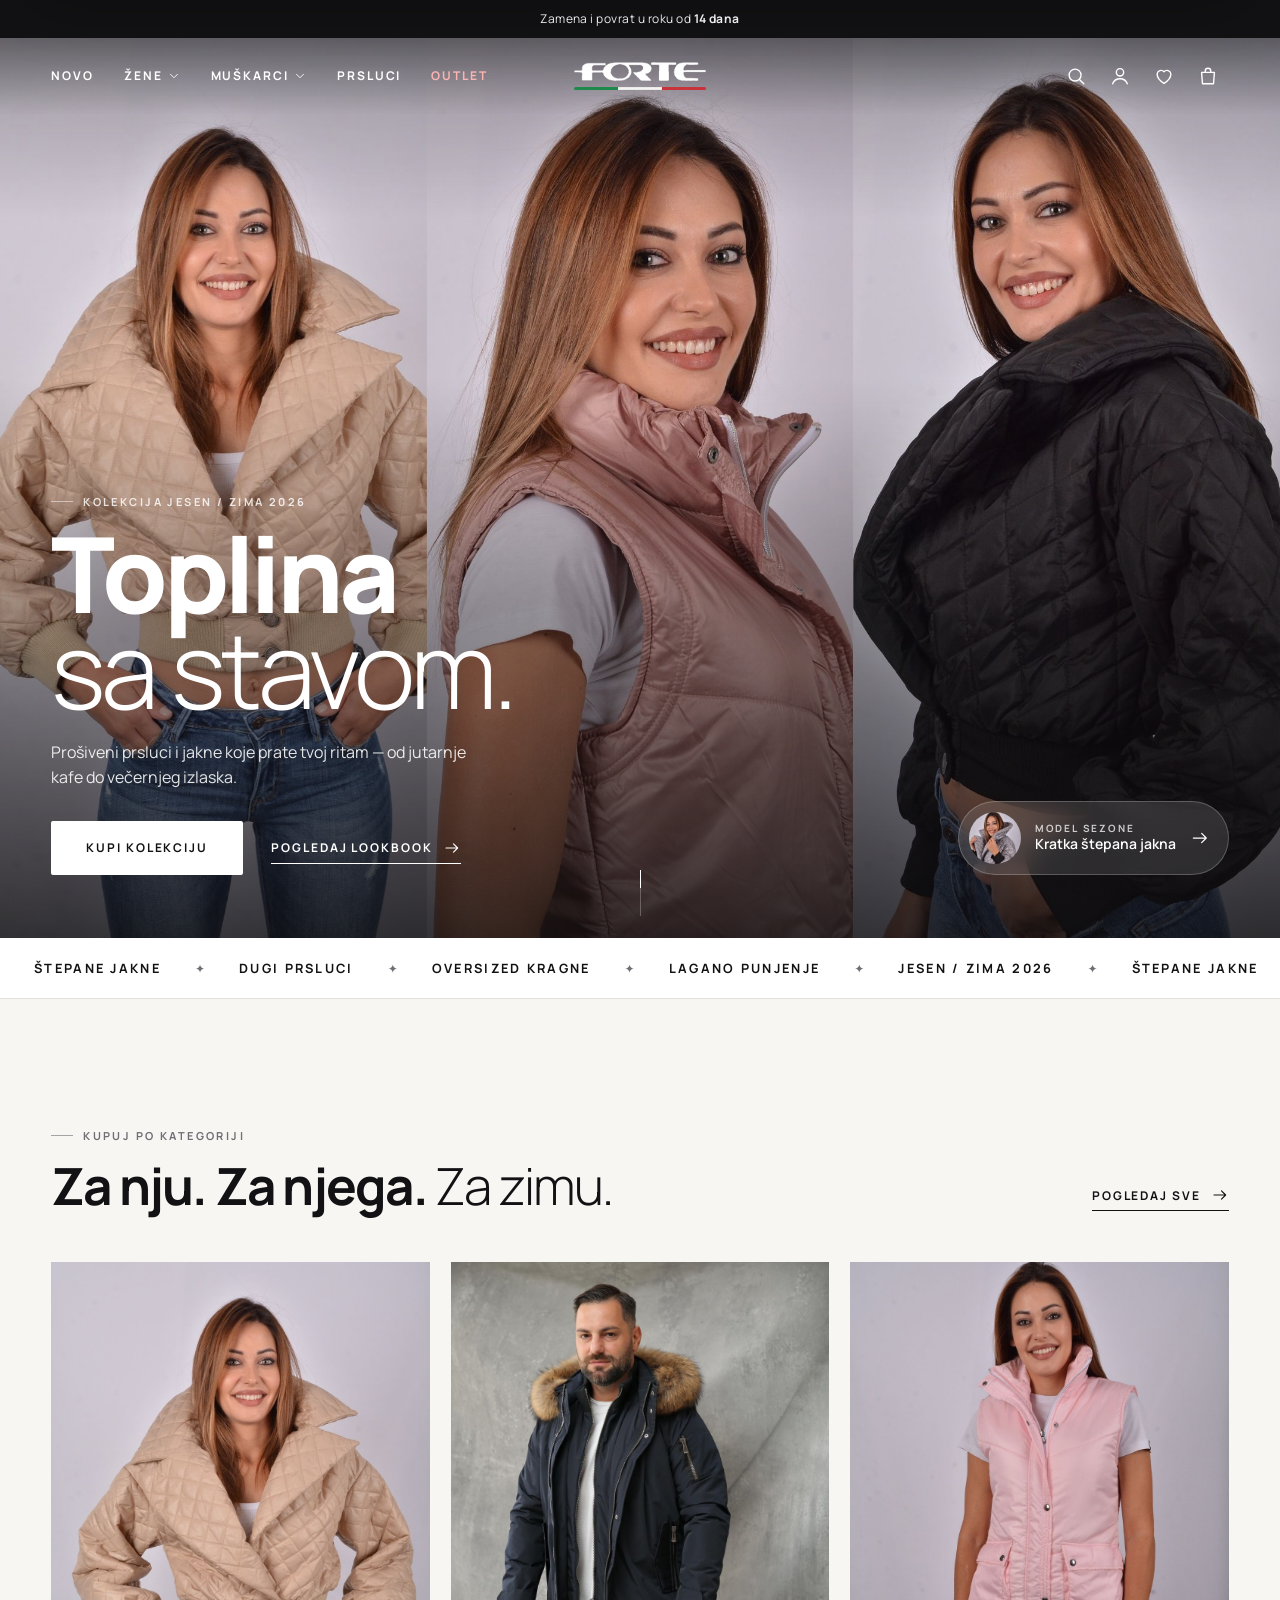
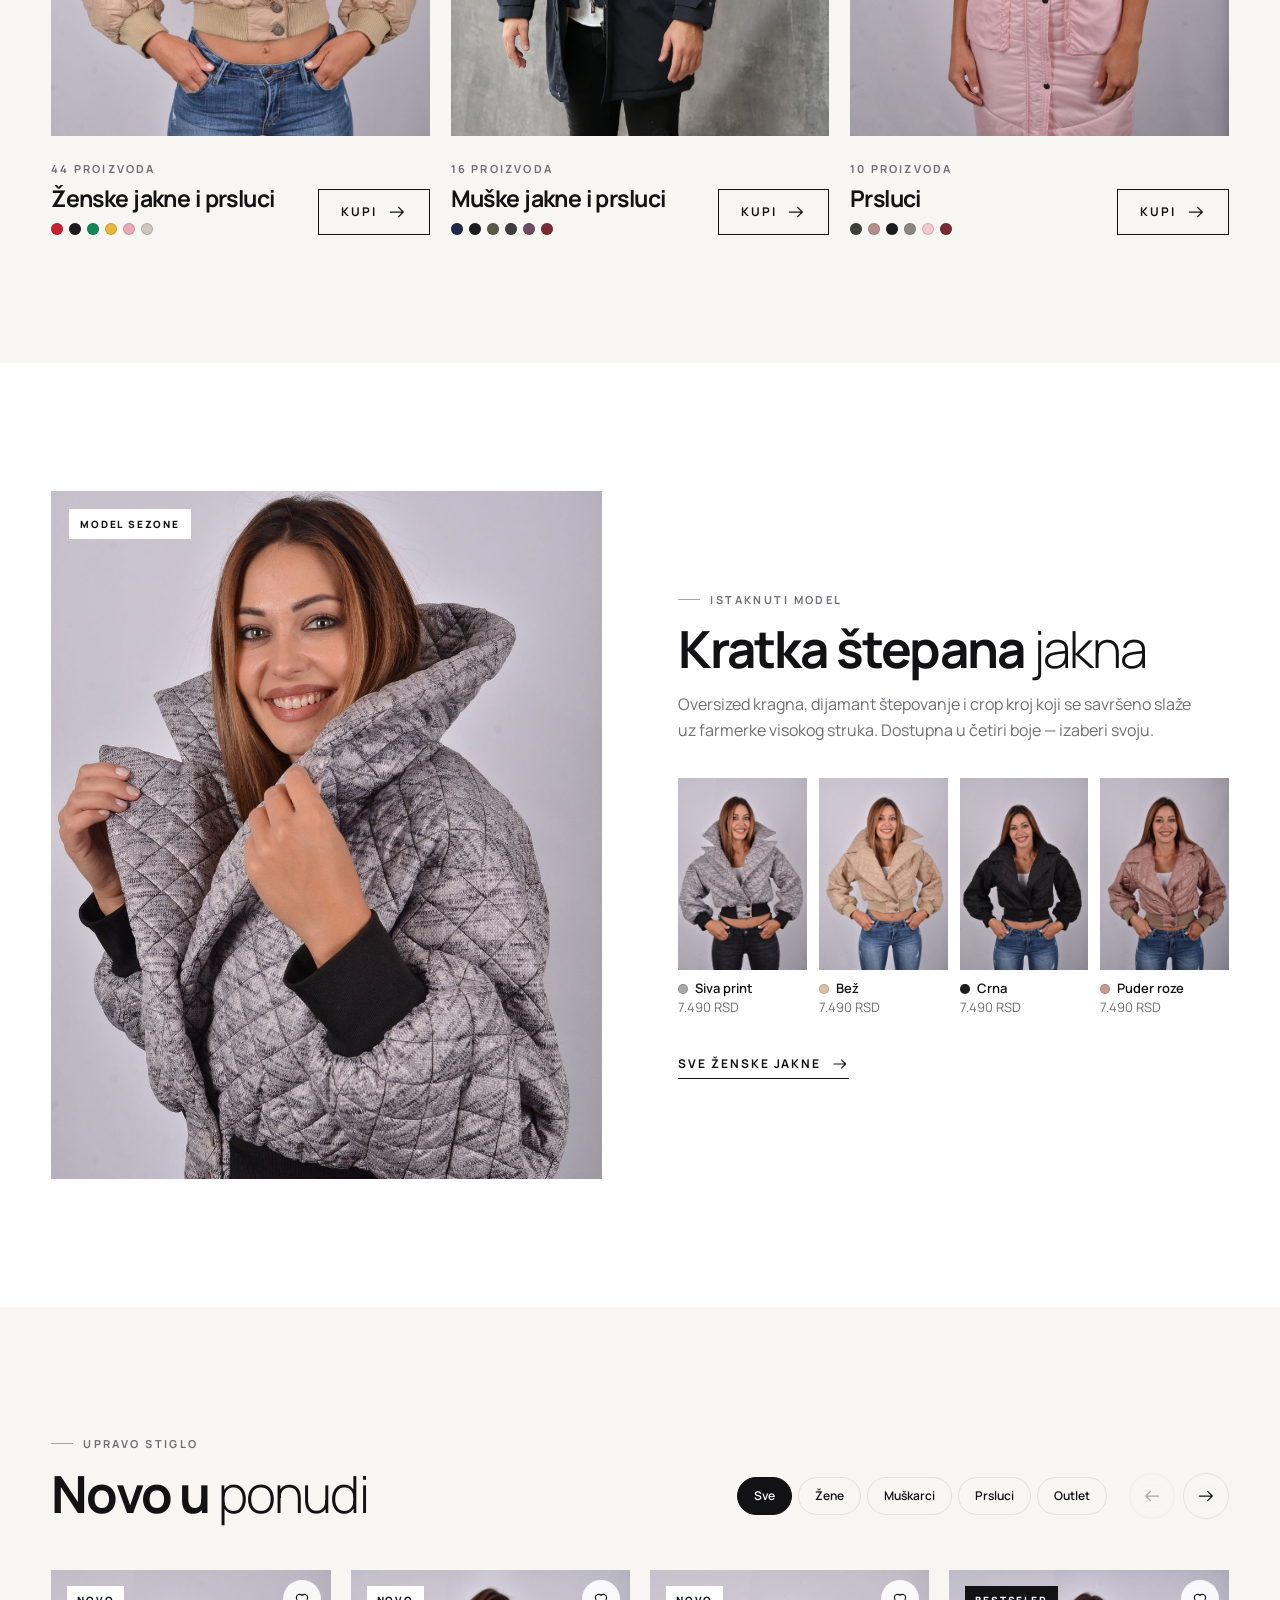
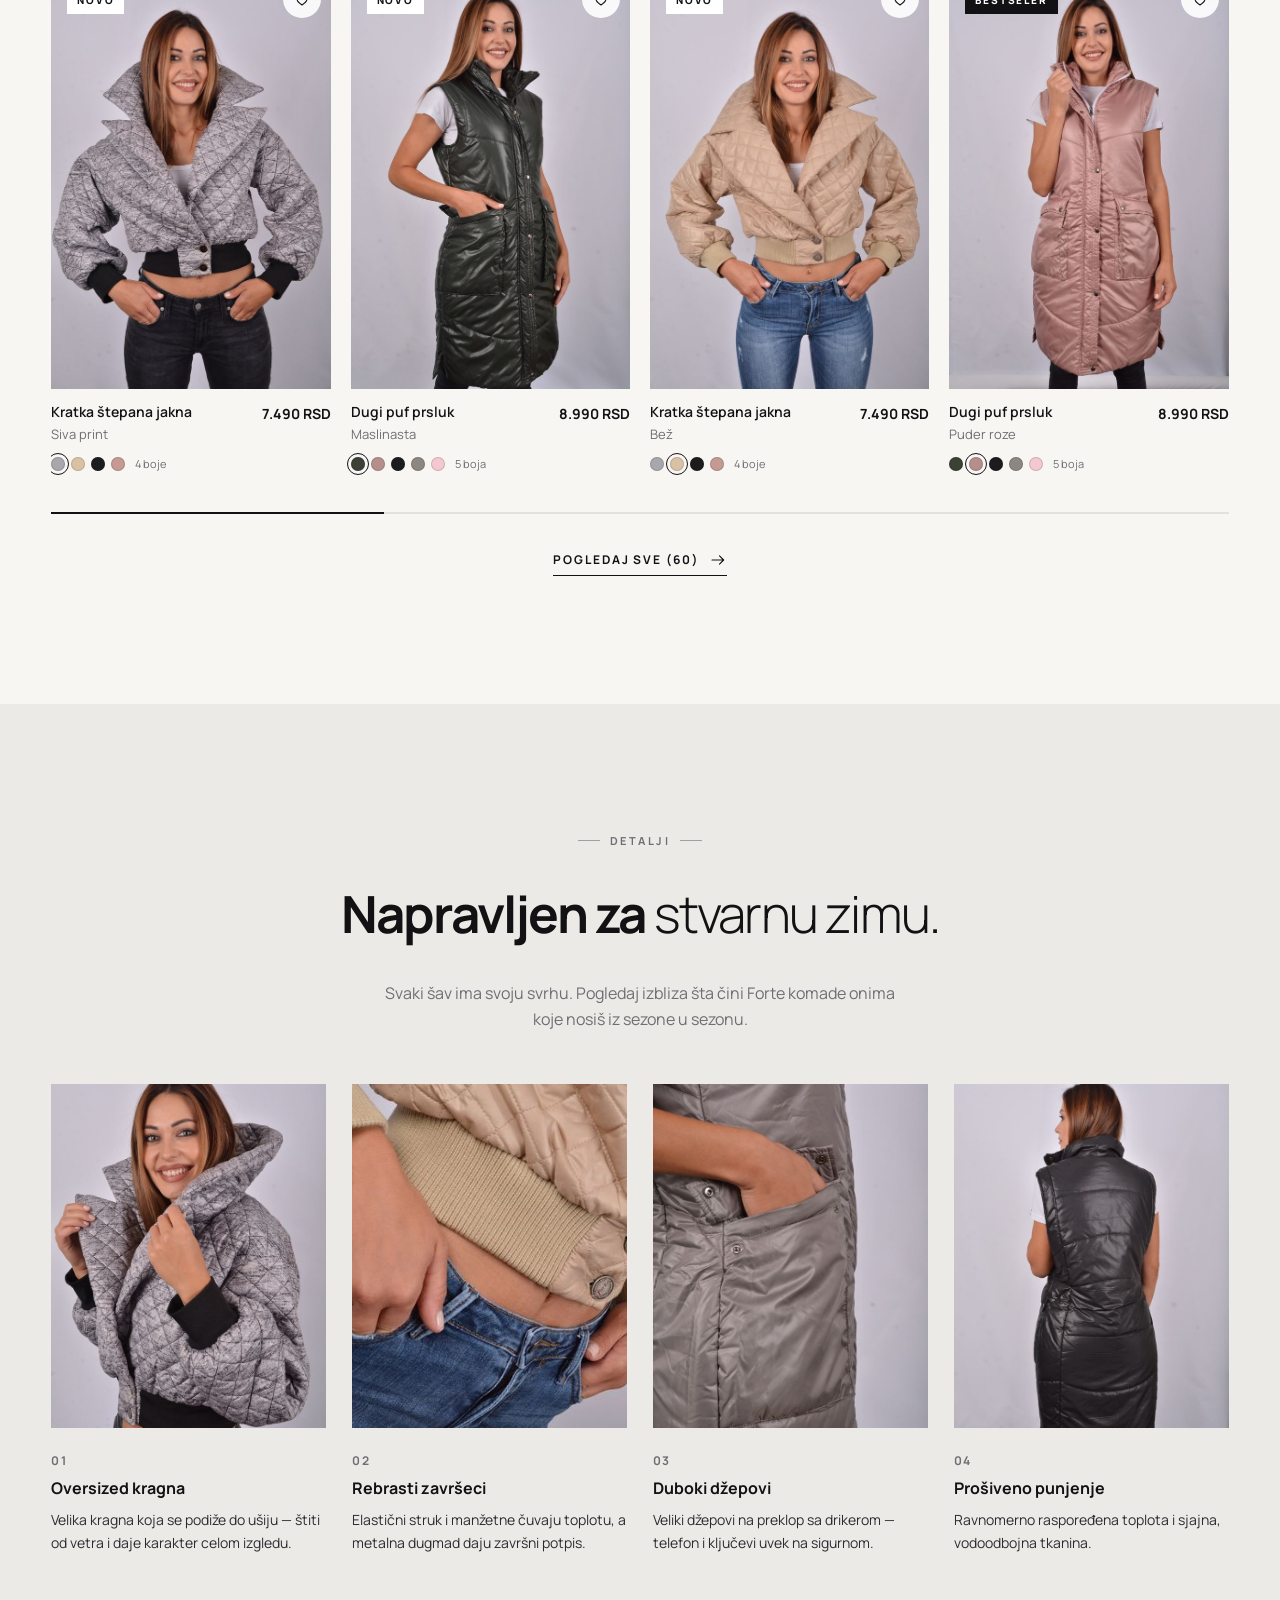
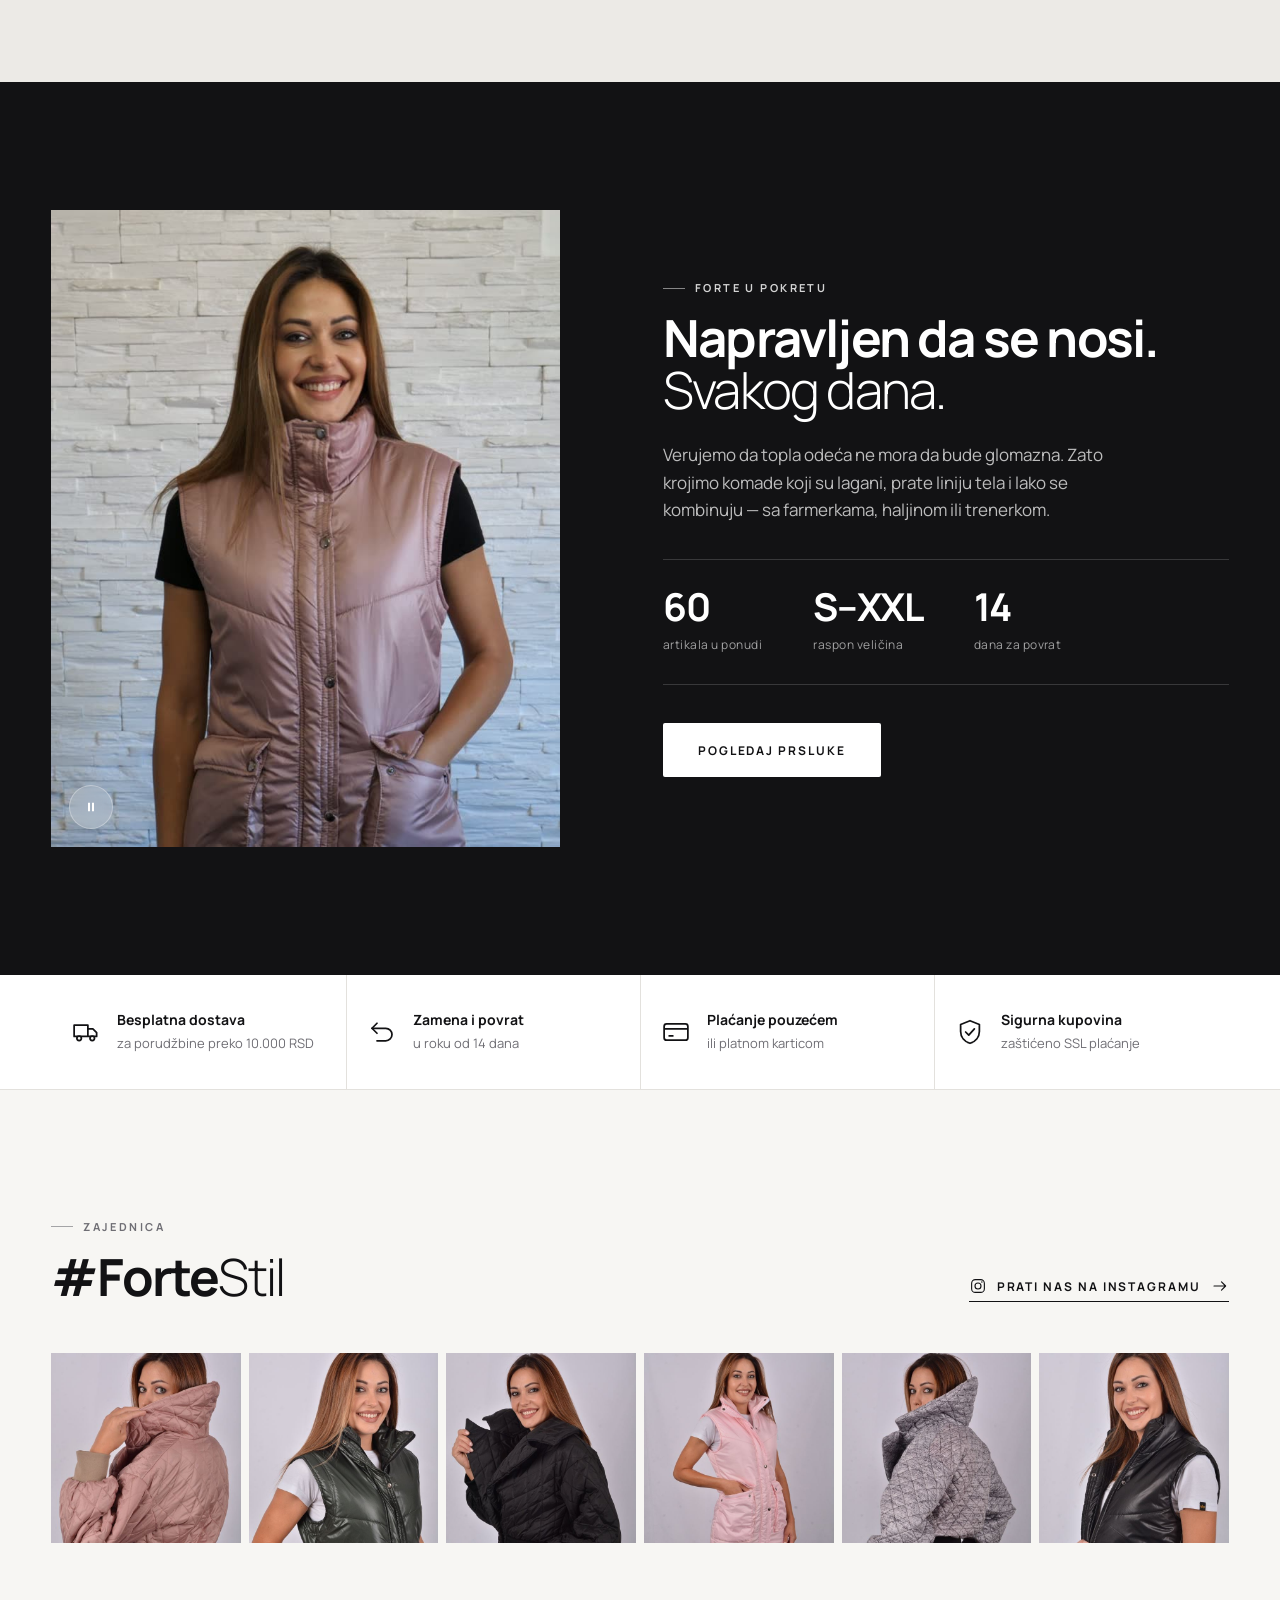
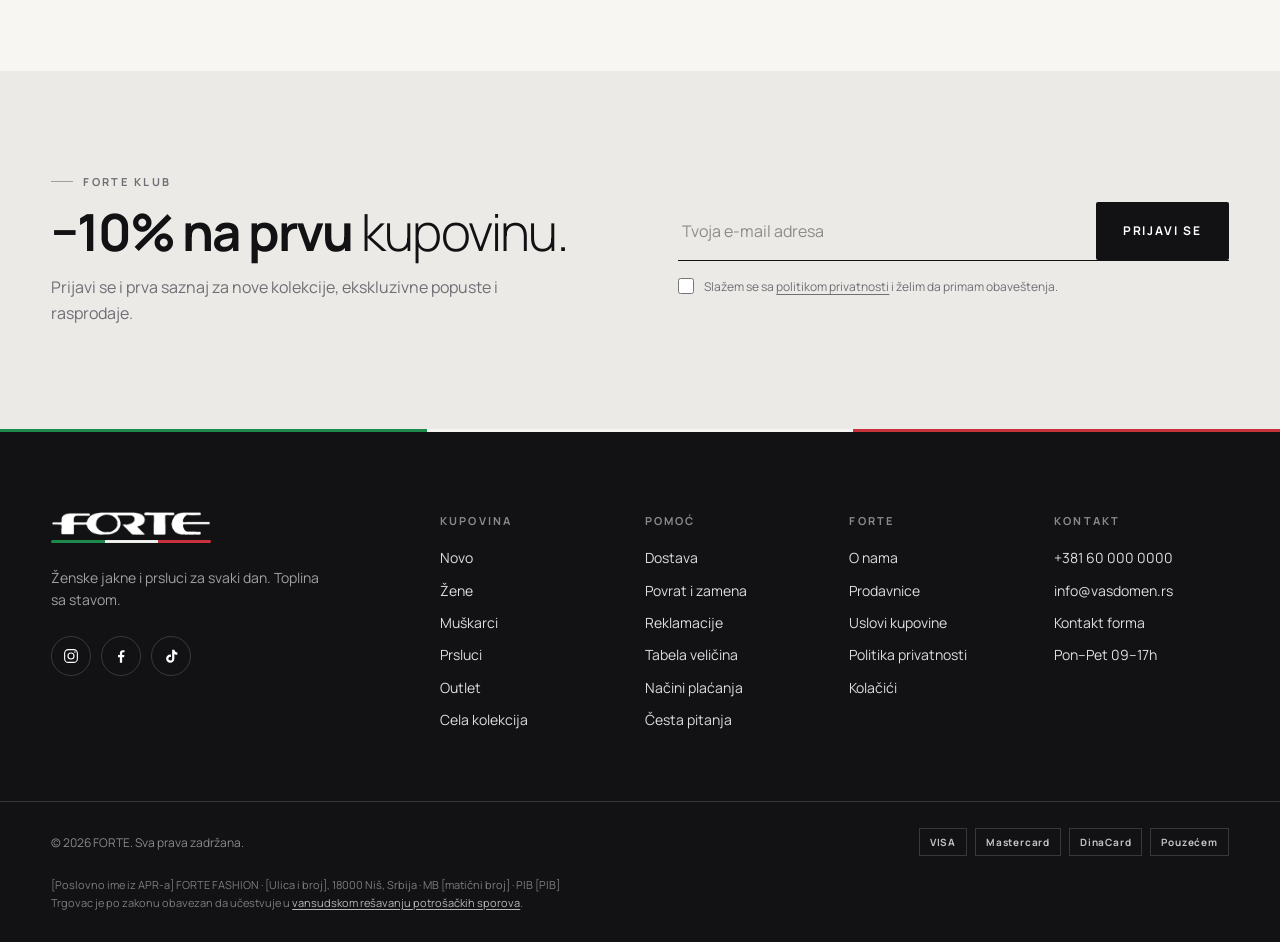
==== commit a1601498: "Pravne stranice usklađene sa novim Zakonom o zaštiti potrošača (35/2026) - Povrat i zamena: pravo na" ====
--- a/index.html
+++ b/index.html
@@ -312,11 +312,11 @@
       </details>
       <details class="footer__col" open>
         <summary>Pomoć <svg><use href="#i-chev"/></svg></summary>
-        <ul><li><a href="info.html?strana=dostava">Dostava</a></li><li><a href="info.html?strana=povrat">Zamena i povrat</a></li><li><a href="info.html?strana=velicine">Tabela veličina</a></li><li><a href="info.html?strana=placanje">Načini plaćanja</a></li><li><a href="info.html?strana=pitanja">Česta pitanja</a></li></ul>
+        <ul><li><a href="info.html?strana=dostava">Dostava</a></li><li><a href="info.html?strana=povrat">Povrat i zamena</a></li><li><a href="info.html?strana=reklamacije">Reklamacije</a></li><li><a href="info.html?strana=velicine">Tabela veličina</a></li><li><a href="info.html?strana=placanje">Načini plaćanja</a></li><li><a href="info.html?strana=pitanja">Česta pitanja</a></li></ul>
       </details>
       <details class="footer__col" open>
         <summary>Forte <svg><use href="#i-chev"/></svg></summary>
-        <ul><li><a href="info.html?strana=o-nama">O nama</a></li><li><a href="info.html?strana=prodavnice">Prodavnice</a></li><li><a href="info.html?strana=uslovi">Uslovi korišćenja</a></li><li><a href="info.html?strana=privatnost">Politika privatnosti</a></li><li><a href="info.html?strana=kolacici">Kolačići</a></li></ul>
+        <ul><li><a href="info.html?strana=o-nama">O nama</a></li><li><a href="info.html?strana=prodavnice">Prodavnice</a></li><li><a href="info.html?strana=uslovi">Uslovi kupovine</a></li><li><a href="info.html?strana=privatnost">Politika privatnosti</a></li><li><a href="info.html?strana=kolacici">Kolačići</a></li></ul>
       </details>
       <details class="footer__col" open>
         <summary>Kontakt <svg><use href="#i-chev"/></svg></summary>
@@ -326,6 +326,7 @@
   </div>
   <div class="container footer__bottom">
     <p>© 2026 FORTE. Sva prava zadržana.</p>
+    <p class="footer__legal" data-seller-line></p>
     <div class="pay">
       <span>VISA</span><span>Mastercard</span><span>DinaCard</span><span>Pouzećem</span>
     </div>
--- a/assets/css/pages.css
+++ b/assets/css/pages.css
@@ -342,3 +342,59 @@
   .co-done__meta{grid-template-columns:1fr}
   .info-cards,.info-cards--2{grid-template-columns:1fr}
 }
+
+/* ---------- pravne stranice: tabele, obrasci, napomene ---------- */
+.field select{width:100%;height:52px;padding:0 14px;border:1px solid var(--line);border-radius:var(--radius);background:var(--paper);font-size:16px;font-family:inherit;color:var(--ink)}
+.field select:focus{outline:0;border-color:var(--ink);box-shadow:0 0 0 3px rgba(18,18,20,.08)}
+.field input[type=file]{height:auto;padding:12px 14px}
+.field.is-err select{border-color:var(--sale);background:#fff8f8}
+.info__content ol:not(.info-steps){padding-left:1.3em;margin:0 0 14px;display:grid;gap:6px;max-width:68ch}
+.info-table{width:100%;border-collapse:collapse;font-size:14px;margin:0 0 16px;background:var(--paper);border:1px solid var(--line)}
+.info-table th,.info-table td{padding:11px 14px;border-bottom:1px solid var(--line);text-align:left;vertical-align:top}
+.info-table tbody th{width:34%;font-weight:600;color:var(--ink)}
+.info-table thead th{font-size:11px;letter-spacing:.14em;text-transform:uppercase;color:var(--muted);font-weight:700;background:var(--bg)}
+.info-table tr:last-child>*{border-bottom:0}
+.info-law{font-size:12px;color:var(--muted);margin-top:24px !important;padding-left:12px;border-left:2px solid var(--line)}
+.info-updated{font-size:12px;color:var(--muted);margin-top:8px}
+.info-draft+.info-updated{display:block}
+.link-btn{background:none;border:0;padding:0;font:inherit;color:inherit;text-decoration:underline;text-underline-offset:3px;cursor:pointer}
+.legal-form{background:var(--paper);border:1px solid var(--line);padding:clamp(18px,3vw,28px);margin-bottom:8px}
+.legal-form__note{font-size:12px;color:var(--muted);margin-top:14px}
+.legal-done{background:var(--paper);border:1px solid var(--line);border-left:3px solid var(--ok);padding:clamp(18px,3vw,28px);outline:0;margin-bottom:8px}
+.legal-done h3{font-size:18px;color:var(--ink);margin:10px 0 8px}
+.legal-done p{margin-bottom:8px}
+.legal-done__icon{width:40px;height:40px;border-radius:50%;background:var(--ok);color:#fff;display:inline-flex;align-items:center;justify-content:center}
+.legal-done__icon svg{width:20px;height:20px}
+.legal-done__proto{font-size:12px;color:var(--muted)}
+.decl{display:grid;gap:0;margin:0}
+.decl>div{display:grid;grid-template-columns:130px 1fr;gap:12px;padding:9px 0;border-bottom:1px solid var(--line);font-size:14px}
+.decl>div:last-child{border-bottom:0}
+.decl dt{color:var(--muted)}
+.decl dd{margin:0;color:var(--ink-2)}
+.decl__todo{color:var(--muted);font-style:italic;font-size:12px}
+[data-pdp-ship] a{text-decoration:underline;text-underline-offset:3px}
+.info__content h2[id]{scroll-margin-top:calc(var(--header-h) + 20px)}
+.price-note{flex-basis:100%;font-size:12px;font-weight:500;color:var(--muted);margin-top:-4px}
+.co-notice{display:flex;gap:10px;align-items:flex-start;font-size:13px;color:var(--ink-2);background:var(--paper);border:1px solid var(--line);padding:12px 14px;margin-bottom:14px}
+.co-notice svg{width:20px;height:20px;flex:none}
+.co-final{margin-top:24px;padding:16px 0 0;border-top:1px solid var(--line)}
+.co-final p{display:flex;justify-content:space-between;align-items:baseline;gap:12px;font-size:15px;color:var(--ink)}
+.co-final strong{font-size:20px}
+.co-final small{display:block;font-size:12px;color:var(--muted);margin-top:6px}
+.co-final a{text-decoration:underline;text-underline-offset:2px}
+.co-final+.co-terms{margin-top:16px}
+.footer__legal{flex-basis:100%;order:3;font-size:11px;line-height:1.6;color:rgba(255,255,255,.45)}
+.footer__legal a{text-decoration:underline;text-underline-offset:2px;color:rgba(255,255,255,.7)}
+@media (max-width:767px){
+  .info-table--grid thead{display:none}
+  .info-table--grid tr{display:block;border-bottom:1px solid var(--line);padding:6px 0}
+  .info-table--grid td{display:block;border:0;padding:4px 14px}
+  .info-table--grid td:first-child{font-weight:700;color:var(--ink);padding-top:8px}
+  .info-table--grid td:not(:first-child)::before{content:attr(data-label) ": ";color:var(--muted)}
+  .info-table tbody th{width:40%}
+  .decl>div{grid-template-columns:110px 1fr}
+}
+@media print{
+  .site-header,.footer,.info__nav,.perks,.announce,.crumbs,.drawer,.scrim,.legal-form,.info-draft{display:none !important}
+  .info__grid{display:block;padding:0}
+}
